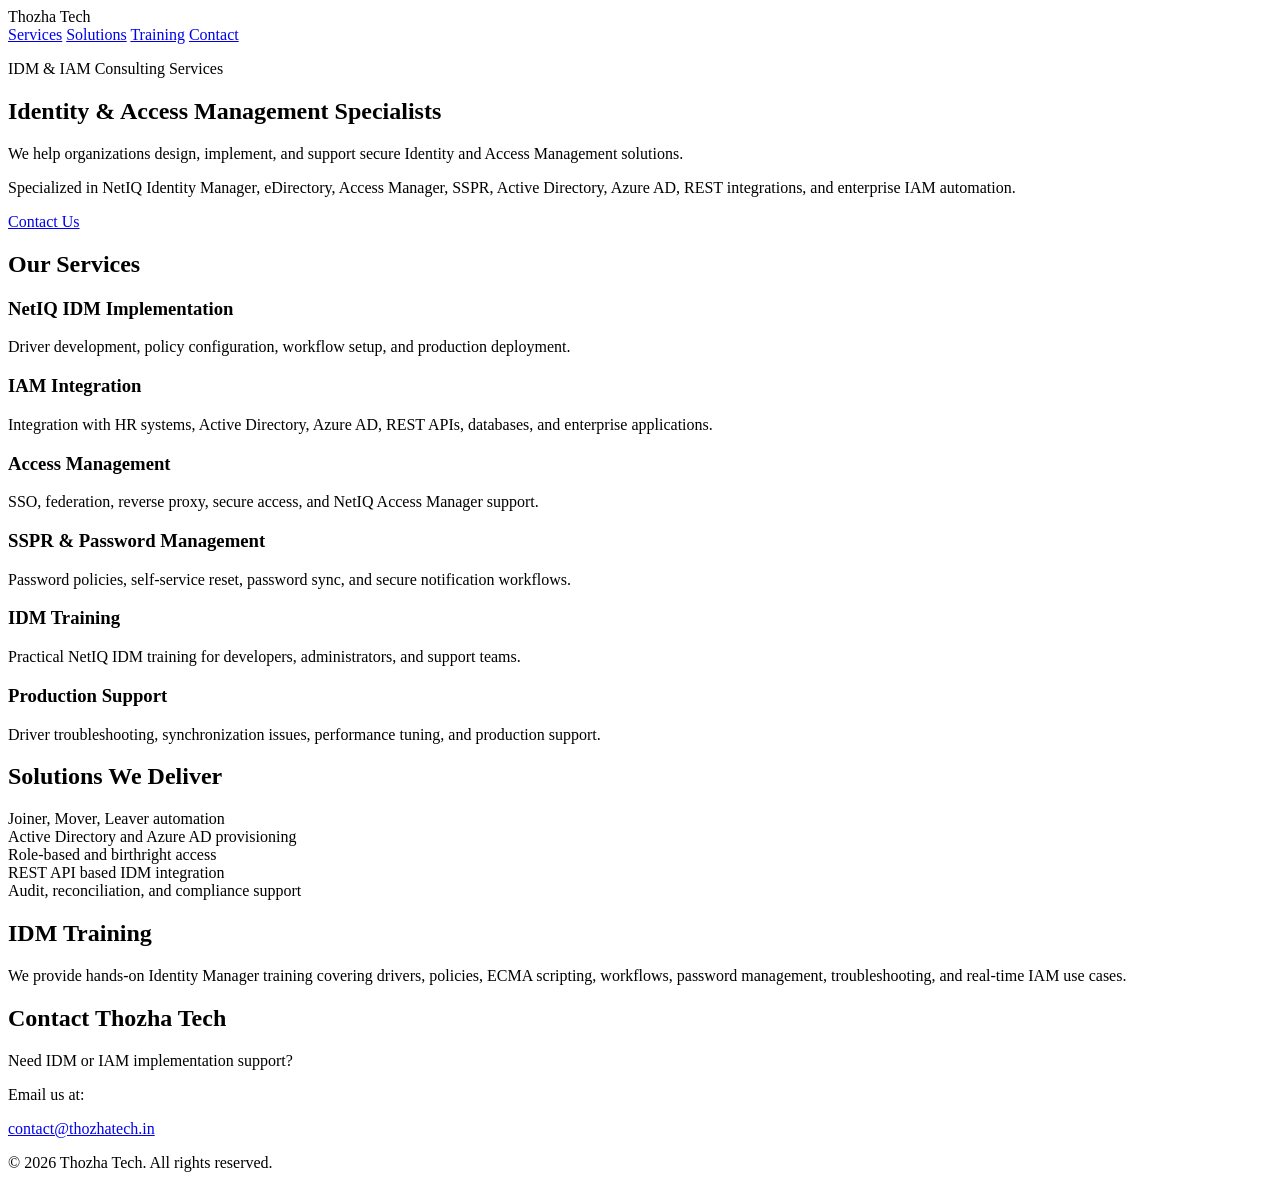
==== index.html @ 443fe52b "Create index.html" ====
<!DOCTYPE html>
<html lang="en">
<head>
  <meta charset="UTF-8" />
  <meta name="viewport" content="width=device-width, initial-scale=1.0" />

  <title>Thozha Tech | IDM & IAM Consulting Services</title>
  <meta name="description" content="Thozha Tech provides Identity and Access Management consulting, NetIQ IDM implementation, AD and Azure AD provisioning, REST integration, SSPR, Access Manager, and IAM training services.">

  <link rel="stylesheet" href="style.css" />
</head>
<body>

  <header class="navbar">
    <div class="logo">Thozha Tech</div>
    <nav>
      <a href="#services">Services</a>
      <a href="#solutions">Solutions</a>
      <a href="#training">Training</a>
      <a href="#contact">Contact</a>
    </nav>
  </header>

  <section class="hero">
    <div class="hero-content">
      <p class="tagline">IDM & IAM Consulting Services</p>
      <h1>Identity & Access Management Specialists</h1>
      <p>
        We help organizations design, implement, and support secure Identity and Access Management solutions.
      </p>
      <p>
        Specialized in NetIQ Identity Manager, eDirectory, Access Manager, SSPR,
        Active Directory, Azure AD, REST integrations, and enterprise IAM automation.
      </p>
      <a class="btn" href="#contact">Contact Us</a>
    </div>
  </section>

  <section id="services" class="section">
    <h2>Our Services</h2>

    <div class="grid">
      <div class="card">
        <h3>NetIQ IDM Implementation</h3>
        <p>Driver development, policy configuration, workflow setup, and production deployment.</p>
      </div>

      <div class="card">
        <h3>IAM Integration</h3>
        <p>Integration with HR systems, Active Directory, Azure AD, REST APIs, databases, and enterprise applications.</p>
      </div>

      <div class="card">
        <h3>Access Management</h3>
        <p>SSO, federation, reverse proxy, secure access, and NetIQ Access Manager support.</p>
      </div>

      <div class="card">
        <h3>SSPR & Password Management</h3>
        <p>Password policies, self-service reset, password sync, and secure notification workflows.</p>
      </div>

      <div class="card">
        <h3>IDM Training</h3>
        <p>Practical NetIQ IDM training for developers, administrators, and support teams.</p>
      </div>

      <div class="card">
        <h3>Production Support</h3>
        <p>Driver troubleshooting, synchronization issues, performance tuning, and production support.</p>
      </div>
    </div>
  </section>

  <section id="solutions" class="section dark">
    <h2>Solutions We Deliver</h2>

    <div class="solution-list">
      <div>Joiner, Mover, Leaver automation</div>
      <div>Active Directory and Azure AD provisioning</div>
      <div>Role-based and birthright access</div>
      <div>REST API based IDM integration</div>
      <div>Audit, reconciliation, and compliance support</div>
    </div>
  </section>

  <section id="training" class="section">
    <h2>IDM Training</h2>
    <p class="large-text">
      We provide hands-on Identity Manager training covering drivers, policies,
      ECMA scripting, workflows, password management, troubleshooting, and real-time IAM use cases.
    </p>
  </section>

  <section id="contact" class="section contact">
    <h2>Contact Thozha Tech</h2>
    <p>Need IDM or IAM implementation support?</p>
    <p>Email us at:</p>
    <a class="email" href="mailto:contact@thozhatech.in">contact@thozhatech.in</a>
  </section>

  <footer>
    <p>© 2026 Thozha Tech. All rights reserved.</p>
  </footer>

</body>
</html>
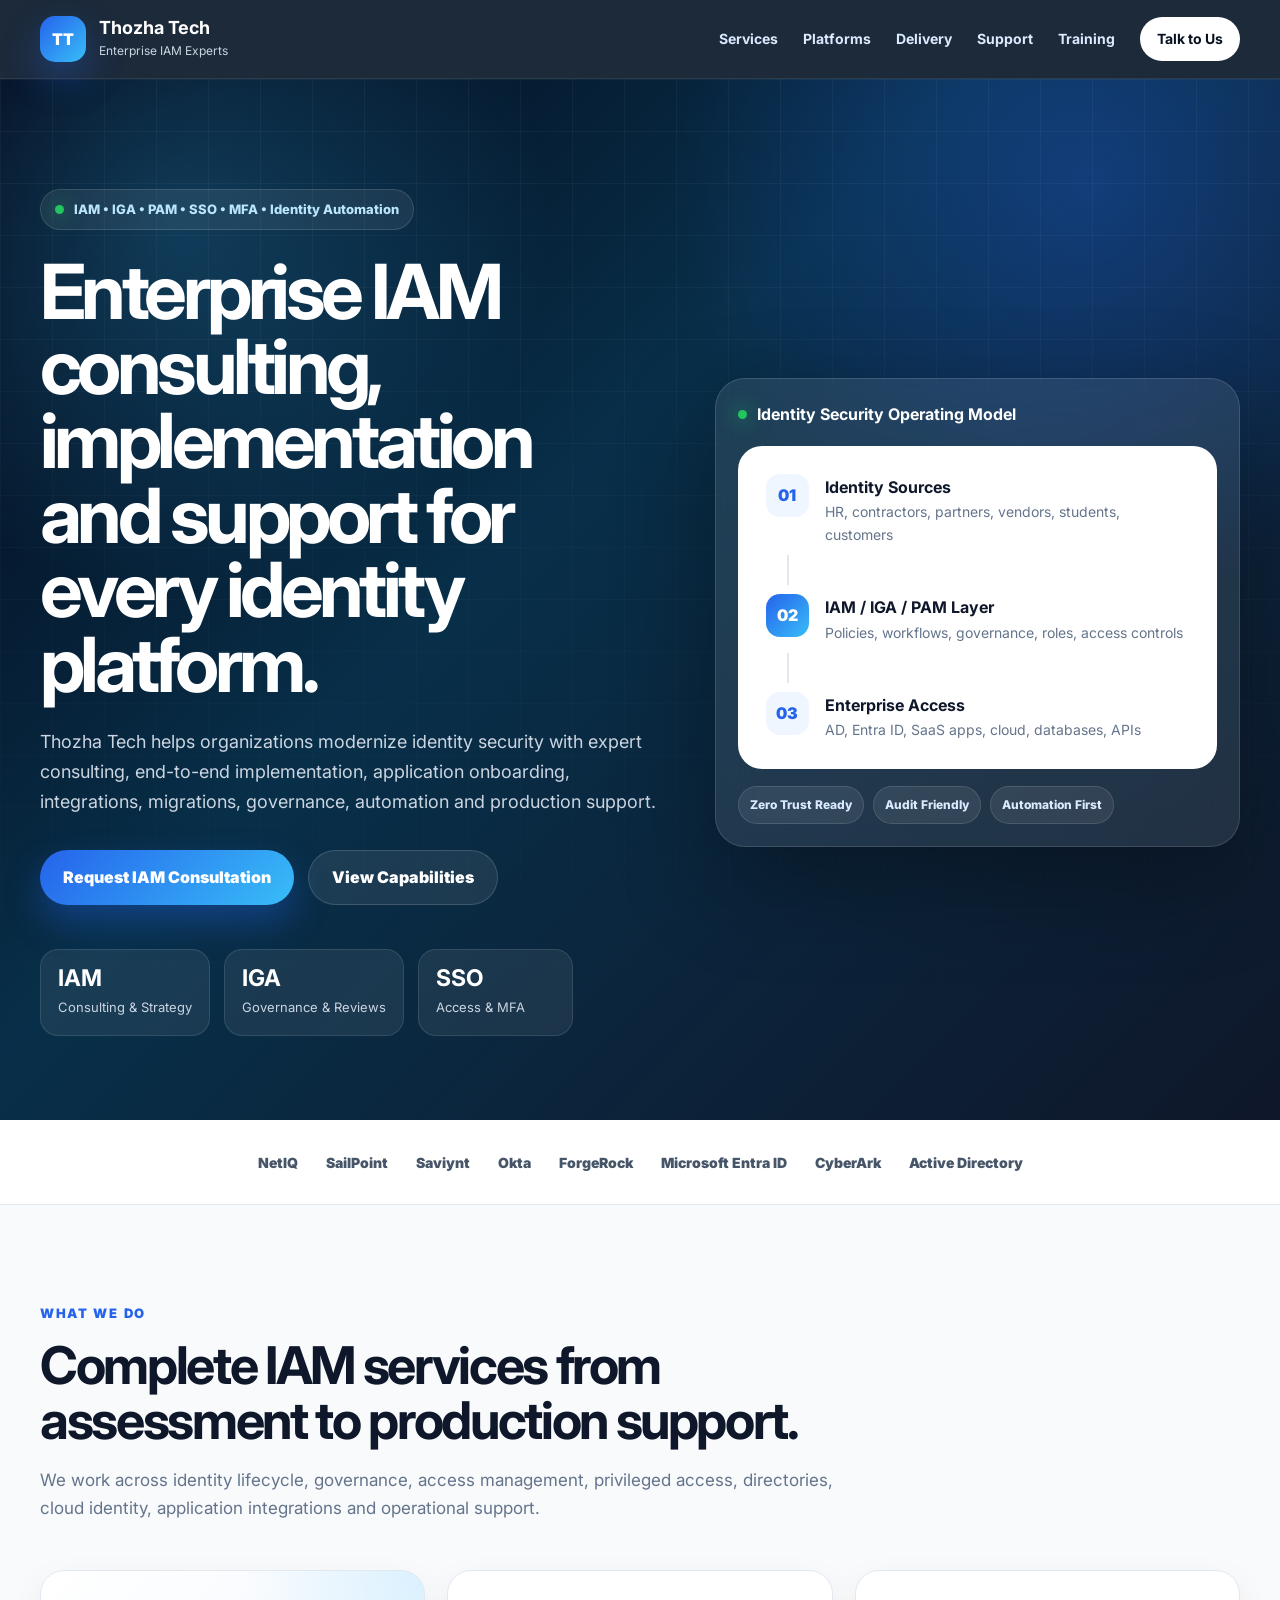
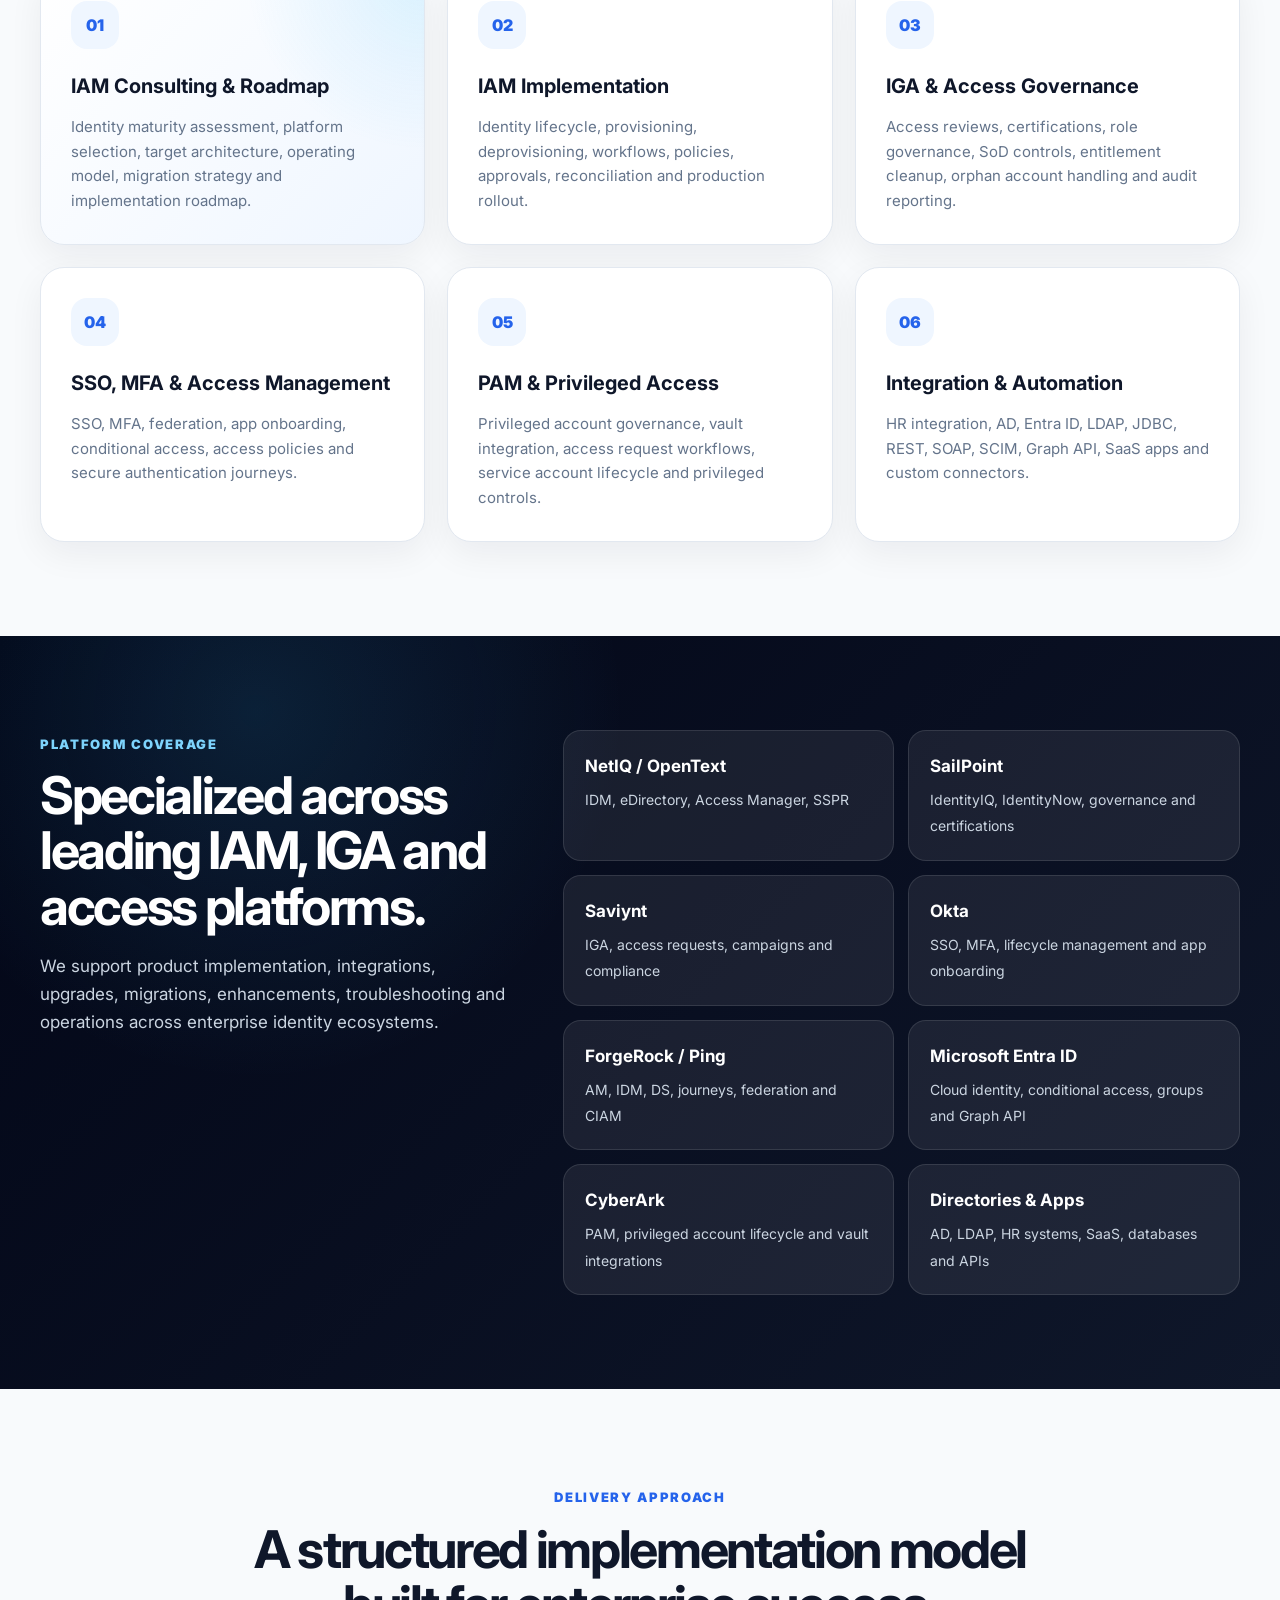
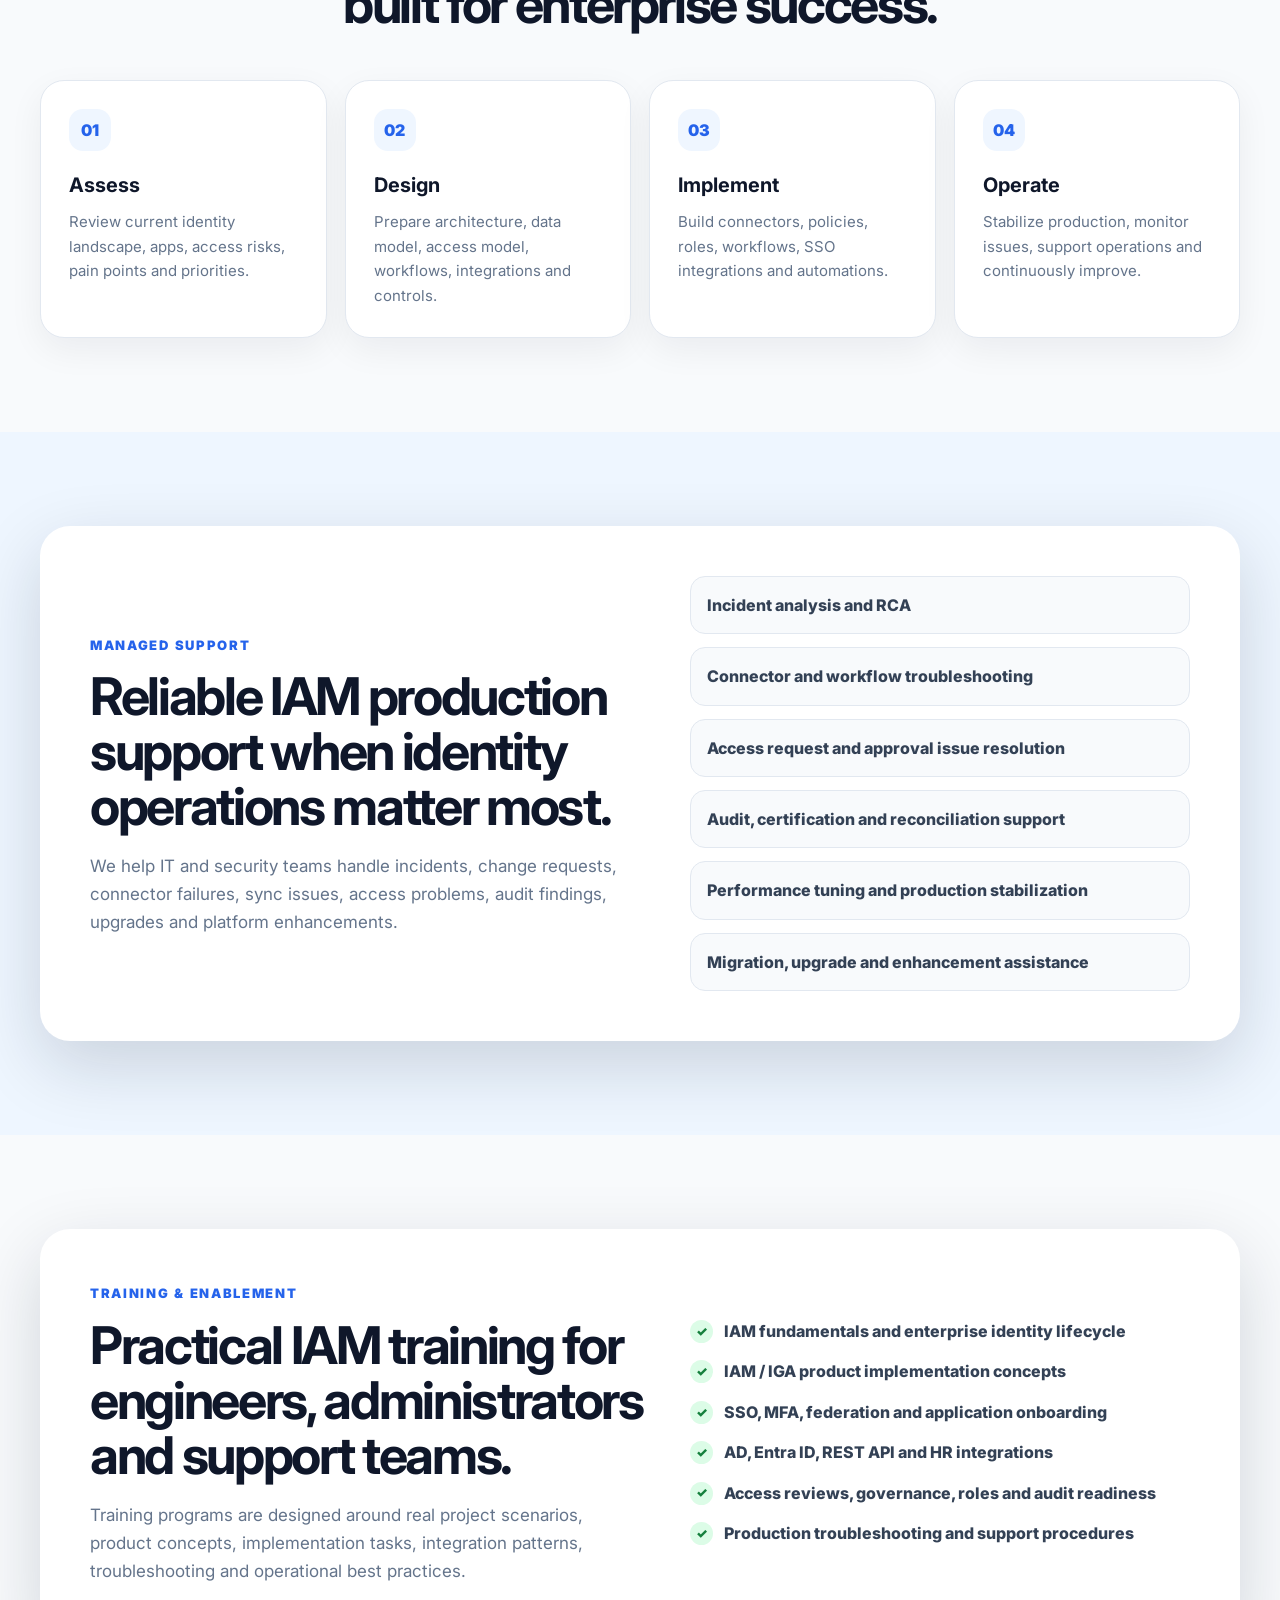
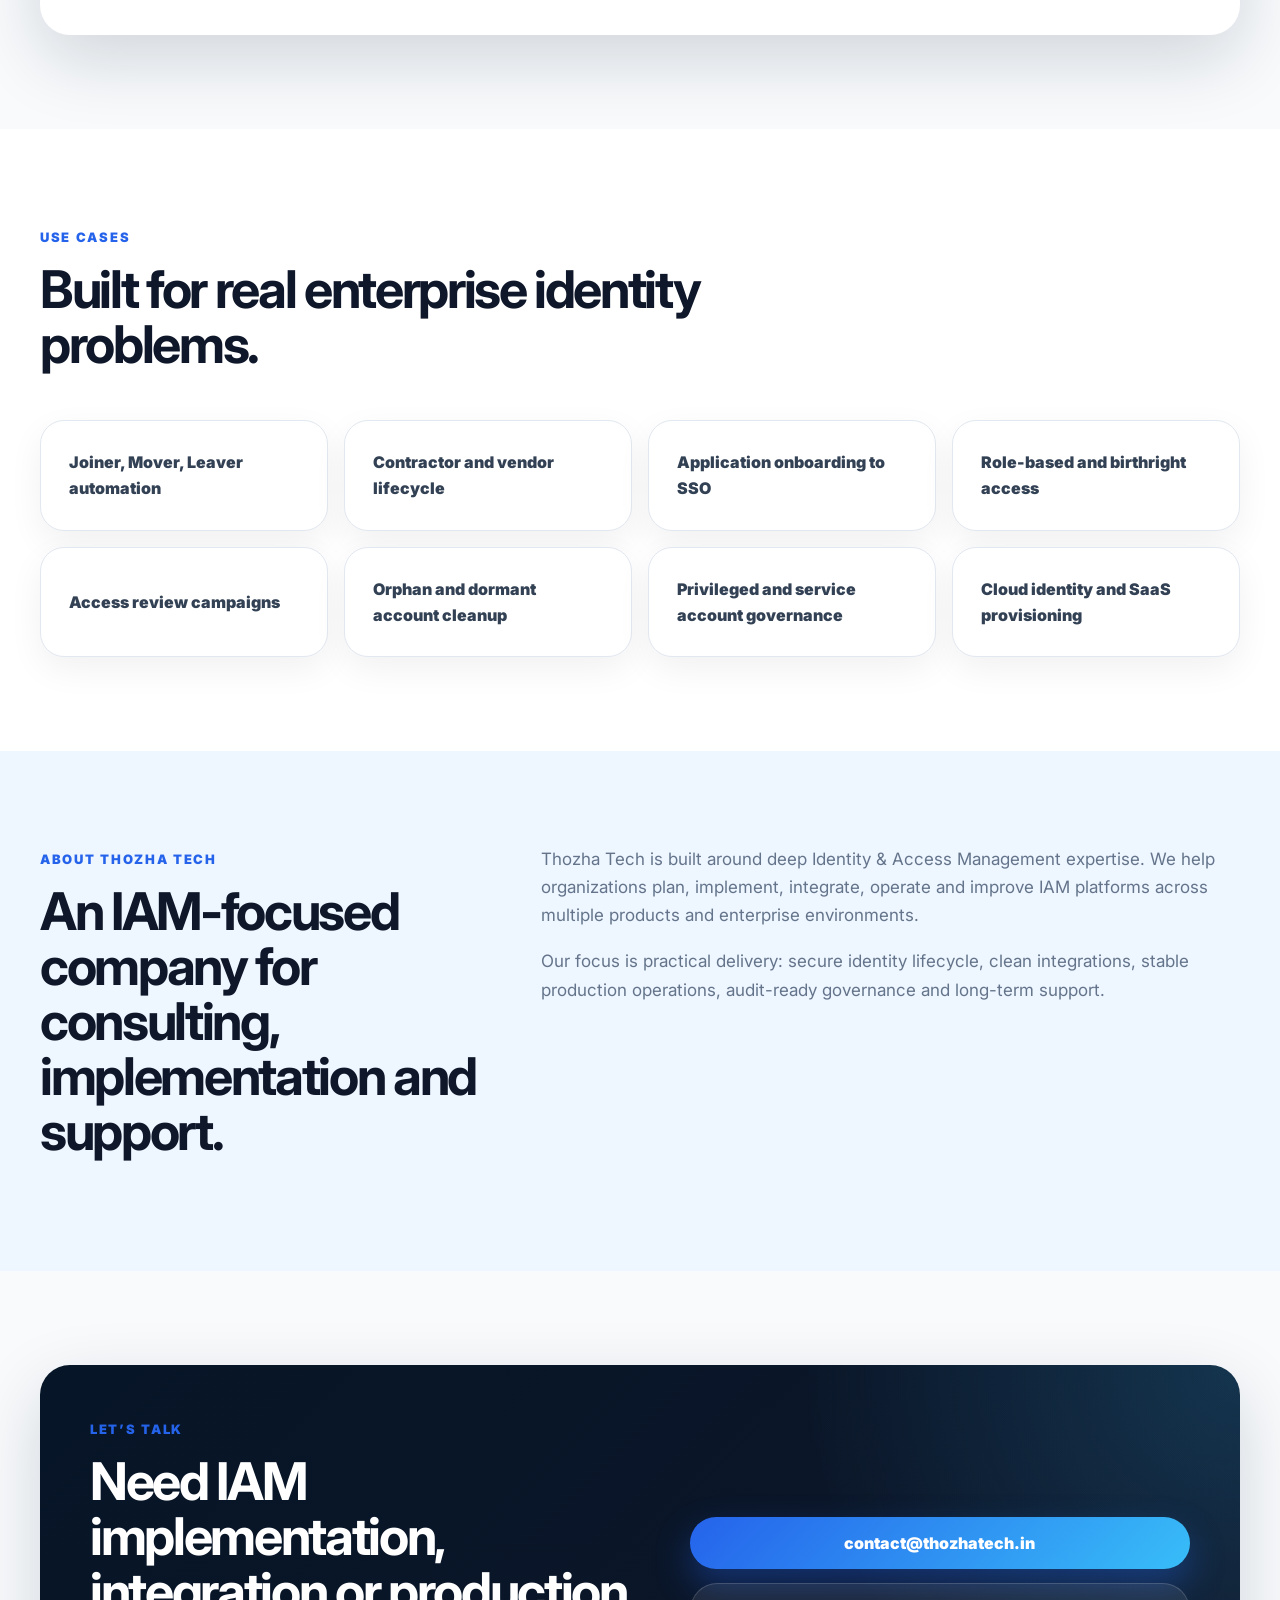
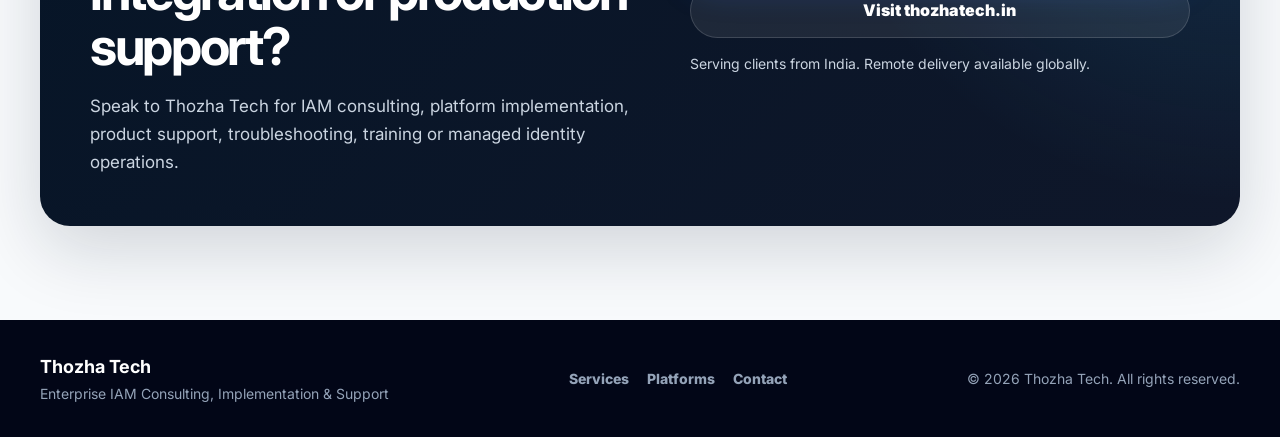
==== commit 0b6cb7f0: "Update index.html" ====
--- a/index.html
+++ b/index.html
@@ -3,105 +3,208 @@
 <head>
   <meta charset="UTF-8" />
   <meta name="viewport" content="width=device-width, initial-scale=1.0" />
-
-  <title>Thozha Tech | IDM & IAM Consulting Services</title>
-  <meta name="description" content="Thozha Tech provides Identity and Access Management consulting, NetIQ IDM implementation, AD and Azure AD provisioning, REST integration, SSPR, Access Manager, and IAM training services.">
-
+  <title>Thozha Tech | Enterprise IAM Consulting, Implementation & Support</title>
+  <meta name="description" content="Thozha Tech provides enterprise IAM, IGA, PAM, SSO and MFA consulting, implementation, integration and support across NetIQ, SailPoint, Saviynt, Okta, ForgeRock, Microsoft Entra ID, CyberArk, Active Directory and REST APIs." />
+  <link rel="preconnect" href="https://fonts.googleapis.com">
+  <link rel="preconnect" href="https://fonts.gstatic.com" crossorigin>
+  <link href="https://fonts.googleapis.com/css2?family=Inter:wght@400;500;600;700;800;900&display=swap" rel="stylesheet">
   <link rel="stylesheet" href="style.css" />
 </head>
 <body>
-
-  <header class="navbar">
-    <div class="logo">Thozha Tech</div>
-    <nav>
-      <a href="#services">Services</a>
-      <a href="#solutions">Solutions</a>
-      <a href="#training">Training</a>
-      <a href="#contact">Contact</a>
-    </nav>
+  <header class="site-header">
+    <div class="container nav-wrap">
+      <a class="brand" href="#home">
+        <span class="brand-mark">TT</span>
+        <span><strong>Thozha Tech</strong><small>Enterprise IAM Experts</small></span>
+      </a>
+      <button class="menu-toggle" id="menuToggle" aria-label="Open navigation"><span></span><span></span><span></span></button>
+      <nav class="nav" id="siteNav">
+        <a href="#services">Services</a>
+        <a href="#platforms">Platforms</a>
+        <a href="#delivery">Delivery</a>
+        <a href="#support">Support</a>
+        <a href="#training">Training</a>
+        <a class="nav-cta" href="#contact">Talk to Us</a>
+      </nav>
+    </div>
   </header>
 
-  <section class="hero">
-    <div class="hero-content">
-      <p class="tagline">IDM & IAM Consulting Services</p>
-      <h1>Identity & Access Management Specialists</h1>
-      <p>
-        We help organizations design, implement, and support secure Identity and Access Management solutions.
-      </p>
-      <p>
-        Specialized in NetIQ Identity Manager, eDirectory, Access Manager, SSPR,
-        Active Directory, Azure AD, REST integrations, and enterprise IAM automation.
-      </p>
-      <a class="btn" href="#contact">Contact Us</a>
+  <main>
+    <section id="home" class="hero">
+      <div class="hero-grid-bg"></div>
+      <div class="container hero-layout">
+        <div class="hero-copy">
+          <div class="eyebrow"><span></span> IAM • IGA • PAM • SSO • MFA • Identity Automation</div>
+          <h1>Enterprise IAM consulting, implementation and support for every identity platform.</h1>
+          <p class="hero-lead">Thozha Tech helps organizations modernize identity security with expert consulting, end-to-end implementation, application onboarding, integrations, migrations, governance, automation and production support.</p>
+          <div class="hero-actions">
+            <a href="#contact" class="btn btn-primary">Request IAM Consultation</a>
+            <a href="#services" class="btn btn-secondary">View Capabilities</a>
+          </div>
+          <div class="hero-metrics">
+            <div><strong>IAM</strong><span>Consulting & Strategy</span></div>
+            <div><strong>IGA</strong><span>Governance & Reviews</span></div>
+            <div><strong>SSO</strong><span>Access & MFA</span></div>
+          </div>
+        </div>
+
+        <aside class="hero-panel">
+          <div class="panel-top"><span class="pulse"></span><strong>Identity Security Operating Model</strong></div>
+          <div class="identity-stack">
+            <div class="stack-row"><span>01</span><div><strong>Identity Sources</strong><p>HR, contractors, partners, vendors, students, customers</p></div></div>
+            <div class="connector"></div>
+            <div class="stack-row active"><span>02</span><div><strong>IAM / IGA / PAM Layer</strong><p>Policies, workflows, governance, roles, access controls</p></div></div>
+            <div class="connector"></div>
+            <div class="stack-row"><span>03</span><div><strong>Enterprise Access</strong><p>AD, Entra ID, SaaS apps, cloud, databases, APIs</p></div></div>
+          </div>
+          <div class="security-tags"><span>Zero Trust Ready</span><span>Audit Friendly</span><span>Automation First</span></div>
+        </aside>
+      </div>
+    </section>
+
+    <section class="platform-ribbon" id="platforms">
+      <div class="container ribbon-wrap">
+        <span>NetIQ</span><span>SailPoint</span><span>Saviynt</span><span>Okta</span><span>ForgeRock</span><span>Microsoft Entra ID</span><span>CyberArk</span><span>Active Directory</span>
+      </div>
+    </section>
+
+    <section id="services" class="section">
+      <div class="container">
+        <div class="section-heading">
+          <span>What We Do</span>
+          <h2>Complete IAM services from assessment to production support.</h2>
+          <p>We work across identity lifecycle, governance, access management, privileged access, directories, cloud identity, application integrations and operational support.</p>
+        </div>
+
+        <div class="service-grid">
+          <article class="service-card featured"><div class="service-no">01</div><h3>IAM Consulting & Roadmap</h3><p>Identity maturity assessment, platform selection, target architecture, operating model, migration strategy and implementation roadmap.</p></article>
+          <article class="service-card"><div class="service-no">02</div><h3>IAM Implementation</h3><p>Identity lifecycle, provisioning, deprovisioning, workflows, policies, approvals, reconciliation and production rollout.</p></article>
+          <article class="service-card"><div class="service-no">03</div><h3>IGA & Access Governance</h3><p>Access reviews, certifications, role governance, SoD controls, entitlement cleanup, orphan account handling and audit reporting.</p></article>
+          <article class="service-card"><div class="service-no">04</div><h3>SSO, MFA & Access Management</h3><p>SSO, MFA, federation, app onboarding, conditional access, access policies and secure authentication journeys.</p></article>
+          <article class="service-card"><div class="service-no">05</div><h3>PAM & Privileged Access</h3><p>Privileged account governance, vault integration, access request workflows, service account lifecycle and privileged controls.</p></article>
+          <article class="service-card"><div class="service-no">06</div><h3>Integration & Automation</h3><p>HR integration, AD, Entra ID, LDAP, JDBC, REST, SOAP, SCIM, Graph API, SaaS apps and custom connectors.</p></article>
+        </div>
+      </div>
+    </section>
+
+    <section class="section dark-section">
+      <div class="container split">
+        <div>
+          <span class="section-kicker">Platform Coverage</span>
+          <h2>Specialized across leading IAM, IGA and access platforms.</h2>
+          <p>We support product implementation, integrations, upgrades, migrations, enhancements, troubleshooting and operations across enterprise identity ecosystems.</p>
+        </div>
+        <div class="platform-grid">
+          <div><strong>NetIQ / OpenText</strong><span>IDM, eDirectory, Access Manager, SSPR</span></div>
+          <div><strong>SailPoint</strong><span>IdentityIQ, IdentityNow, governance and certifications</span></div>
+          <div><strong>Saviynt</strong><span>IGA, access requests, campaigns and compliance</span></div>
+          <div><strong>Okta</strong><span>SSO, MFA, lifecycle management and app onboarding</span></div>
+          <div><strong>ForgeRock / Ping</strong><span>AM, IDM, DS, journeys, federation and CIAM</span></div>
+          <div><strong>Microsoft Entra ID</strong><span>Cloud identity, conditional access, groups and Graph API</span></div>
+          <div><strong>CyberArk</strong><span>PAM, privileged account lifecycle and vault integrations</span></div>
+          <div><strong>Directories & Apps</strong><span>AD, LDAP, HR systems, SaaS, databases and APIs</span></div>
+        </div>
+      </div>
+    </section>
+
+    <section id="delivery" class="section">
+      <div class="container">
+        <div class="section-heading center"><span>Delivery Approach</span><h2>A structured implementation model built for enterprise success.</h2></div>
+        <div class="timeline">
+          <div><span>01</span><h3>Assess</h3><p>Review current identity landscape, apps, access risks, pain points and priorities.</p></div>
+          <div><span>02</span><h3>Design</h3><p>Prepare architecture, data model, access model, workflows, integrations and controls.</p></div>
+          <div><span>03</span><h3>Implement</h3><p>Build connectors, policies, roles, workflows, SSO integrations and automations.</p></div>
+          <div><span>04</span><h3>Operate</h3><p>Stabilize production, monitor issues, support operations and continuously improve.</p></div>
+        </div>
+      </div>
+    </section>
+
+    <section id="support" class="section support-section">
+      <div class="container support-card">
+        <div>
+          <span class="section-kicker">Managed Support</span>
+          <h2>Reliable IAM production support when identity operations matter most.</h2>
+          <p>We help IT and security teams handle incidents, change requests, connector failures, sync issues, access problems, audit findings, upgrades and platform enhancements.</p>
+        </div>
+        <div class="support-list">
+          <div>Incident analysis and RCA</div>
+          <div>Connector and workflow troubleshooting</div>
+          <div>Access request and approval issue resolution</div>
+          <div>Audit, certification and reconciliation support</div>
+          <div>Performance tuning and production stabilization</div>
+          <div>Migration, upgrade and enhancement assistance</div>
+        </div>
+      </div>
+    </section>
+
+    <section id="training" class="section">
+      <div class="container training-layout">
+        <div>
+          <span class="section-kicker">Training & Enablement</span>
+          <h2>Practical IAM training for engineers, administrators and support teams.</h2>
+          <p>Training programs are designed around real project scenarios, product concepts, implementation tasks, integration patterns, troubleshooting and operational best practices.</p>
+        </div>
+        <ul class="check-list">
+          <li>IAM fundamentals and enterprise identity lifecycle</li>
+          <li>IAM / IGA product implementation concepts</li>
+          <li>SSO, MFA, federation and application onboarding</li>
+          <li>AD, Entra ID, REST API and HR integrations</li>
+          <li>Access reviews, governance, roles and audit readiness</li>
+          <li>Production troubleshooting and support procedures</li>
+        </ul>
+      </div>
+    </section>
+
+    <section class="section industries">
+      <div class="container">
+        <div class="section-heading"><span>Use Cases</span><h2>Built for real enterprise identity problems.</h2></div>
+        <div class="usecase-grid">
+          <div>Joiner, Mover, Leaver automation</div>
+          <div>Contractor and vendor lifecycle</div>
+          <div>Application onboarding to SSO</div>
+          <div>Role-based and birthright access</div>
+          <div>Access review campaigns</div>
+          <div>Orphan and dormant account cleanup</div>
+          <div>Privileged and service account governance</div>
+          <div>Cloud identity and SaaS provisioning</div>
+        </div>
+      </div>
+    </section>
+
+    <section id="about" class="section about-section">
+      <div class="container about-layout">
+        <div><span class="section-kicker">About Thozha Tech</span><h2>An IAM-focused company for consulting, implementation and support.</h2></div>
+        <div>
+          <p>Thozha Tech is built around deep Identity & Access Management expertise. We help organizations plan, implement, integrate, operate and improve IAM platforms across multiple products and enterprise environments.</p>
+          <p>Our focus is practical delivery: secure identity lifecycle, clean integrations, stable production operations, audit-ready governance and long-term support.</p>
+        </div>
+      </div>
+    </section>
+
+    <section id="contact" class="section contact-section">
+      <div class="container contact-card">
+        <div>
+          <span class="section-kicker">Let’s Talk</span>
+          <h2>Need IAM implementation, integration or production support?</h2>
+          <p>Speak to Thozha Tech for IAM consulting, platform implementation, product support, troubleshooting, training or managed identity operations.</p>
+        </div>
+        <div class="contact-box">
+          <a class="btn btn-primary full" href="mailto:contact@thozhatech.in">contact@thozhatech.in</a>
+          <a class="btn btn-secondary full" href="https://thozhatech.in">Visit thozhatech.in</a>
+          <p>Serving clients from India. Remote delivery available globally.</p>
+        </div>
+      </div>
+    </section>
+  </main>
+
+  <footer class="footer">
+    <div class="container footer-layout">
+      <div><strong>Thozha Tech</strong><p>Enterprise IAM Consulting, Implementation & Support</p></div>
+      <div class="footer-links"><a href="#services">Services</a><a href="#platforms">Platforms</a><a href="#contact">Contact</a></div>
+      <p>© 2026 Thozha Tech. All rights reserved.</p>
     </div>
-  </section>
-
-  <section id="services" class="section">
-    <h2>Our Services</h2>
-
-    <div class="grid">
-      <div class="card">
-        <h3>NetIQ IDM Implementation</h3>
-        <p>Driver development, policy configuration, workflow setup, and production deployment.</p>
-      </div>
-
-      <div class="card">
-        <h3>IAM Integration</h3>
-        <p>Integration with HR systems, Active Directory, Azure AD, REST APIs, databases, and enterprise applications.</p>
-      </div>
-
-      <div class="card">
-        <h3>Access Management</h3>
-        <p>SSO, federation, reverse proxy, secure access, and NetIQ Access Manager support.</p>
-      </div>
-
-      <div class="card">
-        <h3>SSPR & Password Management</h3>
-        <p>Password policies, self-service reset, password sync, and secure notification workflows.</p>
-      </div>
-
-      <div class="card">
-        <h3>IDM Training</h3>
-        <p>Practical NetIQ IDM training for developers, administrators, and support teams.</p>
-      </div>
-
-      <div class="card">
-        <h3>Production Support</h3>
-        <p>Driver troubleshooting, synchronization issues, performance tuning, and production support.</p>
-      </div>
-    </div>
-  </section>
-
-  <section id="solutions" class="section dark">
-    <h2>Solutions We Deliver</h2>
-
-    <div class="solution-list">
-      <div>Joiner, Mover, Leaver automation</div>
-      <div>Active Directory and Azure AD provisioning</div>
-      <div>Role-based and birthright access</div>
-      <div>REST API based IDM integration</div>
-      <div>Audit, reconciliation, and compliance support</div>
-    </div>
-  </section>
-
-  <section id="training" class="section">
-    <h2>IDM Training</h2>
-    <p class="large-text">
-      We provide hands-on Identity Manager training covering drivers, policies,
-      ECMA scripting, workflows, password management, troubleshooting, and real-time IAM use cases.
-    </p>
-  </section>
-
-  <section id="contact" class="section contact">
-    <h2>Contact Thozha Tech</h2>
-    <p>Need IDM or IAM implementation support?</p>
-    <p>Email us at:</p>
-    <a class="email" href="mailto:contact@thozhatech.in">contact@thozhatech.in</a>
-  </section>
-
-  <footer>
-    <p>© 2026 Thozha Tech. All rights reserved.</p>
   </footer>
 
+  <script src="script.js"></script>
 </body>
 </html>
--- a/style.css
+++ b/style.css
@@ -0,0 +1 @@
+ :root{--ink:#08111f;--navy:#061527;--blue:#2563eb;--cyan:#38bdf8;--white:#fff;--text:#0f172a;--muted:#64748b;--soft:#f8fafc;--line:#e2e8f0;--green:#22c55e;--radius:24px;--shadow:0 24px 70px rgba(15,23,42,.16)}*{box-sizing:border-box;margin:0;padding:0}html{scroll-behavior:smooth}body{font-family:Inter,Arial,sans-serif;color:var(--text);background:var(--soft);line-height:1.65}a{color:inherit}.container{width:min(1200px,calc(100% - 42px));margin:0 auto}.site-header{position:sticky;top:0;z-index:1000;background:rgba(6,21,39,.91);backdrop-filter:blur(18px);border-bottom:1px solid rgba(255,255,255,.08)}.nav-wrap{height:78px;display:flex;align-items:center;justify-content:space-between}.brand{display:flex;align-items:center;gap:13px;text-decoration:none;color:#fff}.brand-mark{width:46px;height:46px;border-radius:15px;display:grid;place-items:center;font-weight:900;background:linear-gradient(135deg,var(--blue),var(--cyan));box-shadow:0 16px 36px rgba(37,99,235,.35)}.brand strong{display:block;font-size:18px;line-height:1.1}.brand small{display:block;color:#cbd5e1;font-size:12px;margin-top:3px}.nav{display:flex;align-items:center;gap:25px}.nav a{color:#dbeafe;text-decoration:none;font-size:14px;font-weight:700}.nav a:hover{color:#fff}.nav-cta{background:#fff;color:var(--ink)!important;padding:10px 17px;border-radius:999px}.menu-toggle{display:none;border:0;background:transparent;cursor:pointer}.menu-toggle span{display:block;width:26px;height:2px;background:#fff;margin:6px 0}.hero{position:relative;overflow:hidden;color:#fff;padding:110px 0 84px;background:radial-gradient(circle at 14% 14%,rgba(56,189,248,.24),transparent 26%),radial-gradient(circle at 85% 10%,rgba(37,99,235,.32),transparent 29%),linear-gradient(135deg,#020617 0%,#082f49 42%,#0f172a 100%)}.hero-grid-bg{position:absolute;inset:0;background-image:linear-gradient(rgba(255,255,255,.045) 1px,transparent 1px),linear-gradient(90deg,rgba(255,255,255,.045) 1px,transparent 1px);background-size:52px 52px;mask-image:linear-gradient(to bottom,#000,transparent)}.hero-layout{position:relative;display:grid;grid-template-columns:1.08fr .92fr;gap:58px;align-items:center}.eyebrow{display:inline-flex;align-items:center;gap:10px;padding:9px 14px;border-radius:999px;background:rgba(255,255,255,.07);border:1px solid rgba(255,255,255,.13);color:#bae6fd;font-size:13px;font-weight:800;margin-bottom:24px}.eyebrow span,.pulse{width:9px;height:9px;border-radius:999px;background:var(--green);box-shadow:0 0 20px var(--green)}.hero h1{max-width:850px;font-size:clamp(42px,6vw,76px);line-height:.98;letter-spacing:-.06em;margin-bottom:26px}.hero-lead{max-width:790px;color:#cbd5e1;font-size:18px}.hero-actions{display:flex;gap:14px;flex-wrap:wrap;margin-top:34px}.btn{min-height:50px;display:inline-flex;align-items:center;justify-content:center;padding:13px 23px;border-radius:999px;text-decoration:none;font-weight:900;transition:.2s}.btn-primary{color:#fff;background:linear-gradient(135deg,var(--blue),var(--cyan));box-shadow:0 16px 35px rgba(37,99,235,.36)}.btn-primary:hover{transform:translateY(-2px);box-shadow:0 22px 45px rgba(37,99,235,.45)}.btn-secondary{color:#fff;background:rgba(255,255,255,.08);border:1px solid rgba(255,255,255,.15)}.btn-secondary:hover{background:rgba(255,255,255,.14)}.hero-metrics{display:flex;gap:14px;flex-wrap:wrap;margin-top:44px}.hero-metrics div{min-width:155px;padding:17px;border-radius:18px;background:rgba(255,255,255,.07);border:1px solid rgba(255,255,255,.11)}.hero-metrics strong{display:block;font-size:23px;line-height:1}.hero-metrics span{display:block;color:#cbd5e1;font-size:13px;margin-top:7px}.hero-panel{border-radius:30px;padding:22px;background:rgba(255,255,255,.09);border:1px solid rgba(255,255,255,.13);backdrop-filter:blur(18px);box-shadow:0 34px 100px rgba(0,0,0,.33)}.panel-top{display:flex;gap:10px;align-items:center;margin-bottom:18px}.identity-stack{background:#fff;color:var(--text);border-radius:24px;padding:28px}.stack-row{display:flex;gap:16px;align-items:flex-start}.stack-row span{width:43px;height:43px;flex:0 0 43px;border-radius:14px;display:grid;place-items:center;color:var(--blue);background:#eff6ff;font-weight:900}.stack-row.active span{color:#fff;background:linear-gradient(135deg,var(--blue),var(--cyan))}.stack-row strong{display:block;font-size:16px}.stack-row p{color:var(--muted);font-size:14px}.connector{width:2px;height:30px;background:var(--line);margin:9px 0 9px 21px}.security-tags{display:flex;gap:9px;flex-wrap:wrap;margin-top:17px}.security-tags span{color:#dbeafe;background:rgba(255,255,255,.08);border:1px solid rgba(255,255,255,.12);padding:8px 11px;border-radius:999px;font-size:12px;font-weight:800}.platform-ribbon{background:#fff;border-bottom:1px solid var(--line)}.ribbon-wrap{min-height:84px;display:flex;align-items:center;justify-content:center;gap:28px;flex-wrap:wrap}.ribbon-wrap span{color:#475569;font-size:14px;font-weight:900}.section{padding:94px 0}.section-heading{max-width:840px;margin-bottom:48px}.section-heading.center{text-align:center;margin-inline:auto}.section-heading span,.section-kicker{display:inline-block;color:var(--blue);font-size:13px;font-weight:900;letter-spacing:.13em;text-transform:uppercase;margin-bottom:13px}.section h2,.section-heading h2,.split h2,.support-card h2,.training-layout h2,.about-layout h2,.contact-card h2{font-size:clamp(32px,4.2vw,52px);line-height:1.06;letter-spacing:-.045em;margin-bottom:18px}.section-heading p,.split p,.support-card p,.training-layout p,.about-layout p,.contact-card p{color:var(--muted);font-size:17px}.service-grid{display:grid;grid-template-columns:repeat(3,1fr);gap:22px}.service-card{min-height:275px;background:#fff;border:1px solid var(--line);border-radius:var(--radius);padding:30px;box-shadow:0 12px 35px rgba(15,23,42,.06);transition:.25s}.service-card:hover{transform:translateY(-6px);box-shadow:var(--shadow)}.service-card.featured{background:radial-gradient(circle at top right,rgba(56,189,248,.15),transparent 38%),linear-gradient(135deg,#fff,#eff6ff)}.service-no{width:48px;height:48px;display:grid;place-items:center;color:var(--blue);background:#eff6ff;border-radius:16px;font-weight:900;margin-bottom:21px}.service-card h3{font-size:20px;margin-bottom:12px}.service-card p{color:var(--muted);font-size:15px}.dark-section{color:#fff;background:radial-gradient(circle at 20% 10%,rgba(56,189,248,.13),transparent 30%),linear-gradient(135deg,#020617,#0f172a)}.dark-section .section-kicker{color:#7dd3fc}.dark-section p{color:#cbd5e1}.split{display:grid;grid-template-columns:.82fr 1.18fr;gap:52px;align-items:start}.platform-grid{display:grid;grid-template-columns:repeat(2,1fr);gap:14px}.platform-grid div{padding:21px;border-radius:18px;background:rgba(255,255,255,.075);border:1px solid rgba(255,255,255,.11)}.platform-grid strong{display:block;font-size:17px;margin-bottom:6px}.platform-grid span{color:#cbd5e1;font-size:14px}.timeline{display:grid;grid-template-columns:repeat(4,1fr);gap:18px}.timeline div,.usecase-grid div{background:#fff;border:1px solid var(--line);border-radius:var(--radius);padding:28px;box-shadow:0 12px 35px rgba(15,23,42,.06)}.timeline span{width:42px;height:42px;display:grid;place-items:center;color:var(--blue);background:#eff6ff;border-radius:14px;font-weight:900;margin-bottom:18px}.timeline h3{font-size:20px;margin-bottom:8px}.timeline p{color:var(--muted);font-size:15px}.support-section,.about-section{background:#eef6ff}.support-card,.training-layout,.contact-card{display:grid;grid-template-columns:1fr .9fr;gap:44px;align-items:center;background:#fff;border-radius:30px;padding:50px;box-shadow:var(--shadow)}.support-list{display:grid;gap:13px}.support-list div{padding:15px 16px;border-radius:15px;background:var(--soft);border:1px solid var(--line);color:#334155;font-weight:800}.check-list{list-style:none;display:grid;gap:14px}.check-list li{position:relative;padding-left:34px;color:#334155;font-weight:800}.check-list li:before{content:'✓';position:absolute;left:0;top:2px;width:23px;height:23px;display:grid;place-items:center;border-radius:50%;color:#15803d;background:#dcfce7;font-size:13px;font-weight:900}.industries{background:#fff}.usecase-grid{display:grid;grid-template-columns:repeat(4,1fr);gap:16px}.usecase-grid div{min-height:105px;color:#334155;font-weight:900;display:flex;align-items:center}.about-layout{display:grid;grid-template-columns:.78fr 1.22fr;gap:54px}.about-layout p+p{margin-top:18px}.contact-card{color:#fff;background:radial-gradient(circle at top right,rgba(56,189,248,.18),transparent 34%),linear-gradient(135deg,var(--navy),#0f172a)}.contact-card p{color:#cbd5e1}.contact-box{display:grid;gap:14px}.contact-box .full{width:100%}.contact-box p{font-size:14px}.footer{color:#fff;background:#020617;padding:32px 0}.footer-layout{display:flex;align-items:center;justify-content:space-between;gap:22px;flex-wrap:wrap}.footer strong{display:block;font-size:18px}.footer p,.footer a{color:#94a3b8;font-size:14px}.footer-links{display:flex;gap:18px}.footer-links a{text-decoration:none;font-weight:800}@media(max-width:1020px){.hero-layout,.split,.support-card,.training-layout,.about-layout,.contact-card{grid-template-columns:1fr}.service-grid,.platform-grid{grid-template-columns:repeat(2,1fr)}.timeline,.usecase-grid{grid-template-columns:repeat(2,1fr)}}@media(max-width:760px){.container{width:min(100% - 28px,1200px)}.menu-toggle{display:block}.nav{position:absolute;left:14px;right:14px;top:84px;display:none;flex-direction:column;align-items:stretch;gap:0;padding:12px;border-radius:18px;background:#0f172a;border:1px solid rgba(255,255,255,.1)}.nav.open{display:flex}.nav a{padding:12px}.nav-cta{text-align:center;margin-top:8px}.hero{padding:72px 0 58px}.hero h1{letter-spacing:-.045em}.service-grid,.platform-grid,.timeline,.usecase-grid{grid-template-columns:1fr}.support-card,.training-layout,.contact-card{padding:30px}.footer-layout{display:block}.footer-links{margin:16px 0}}
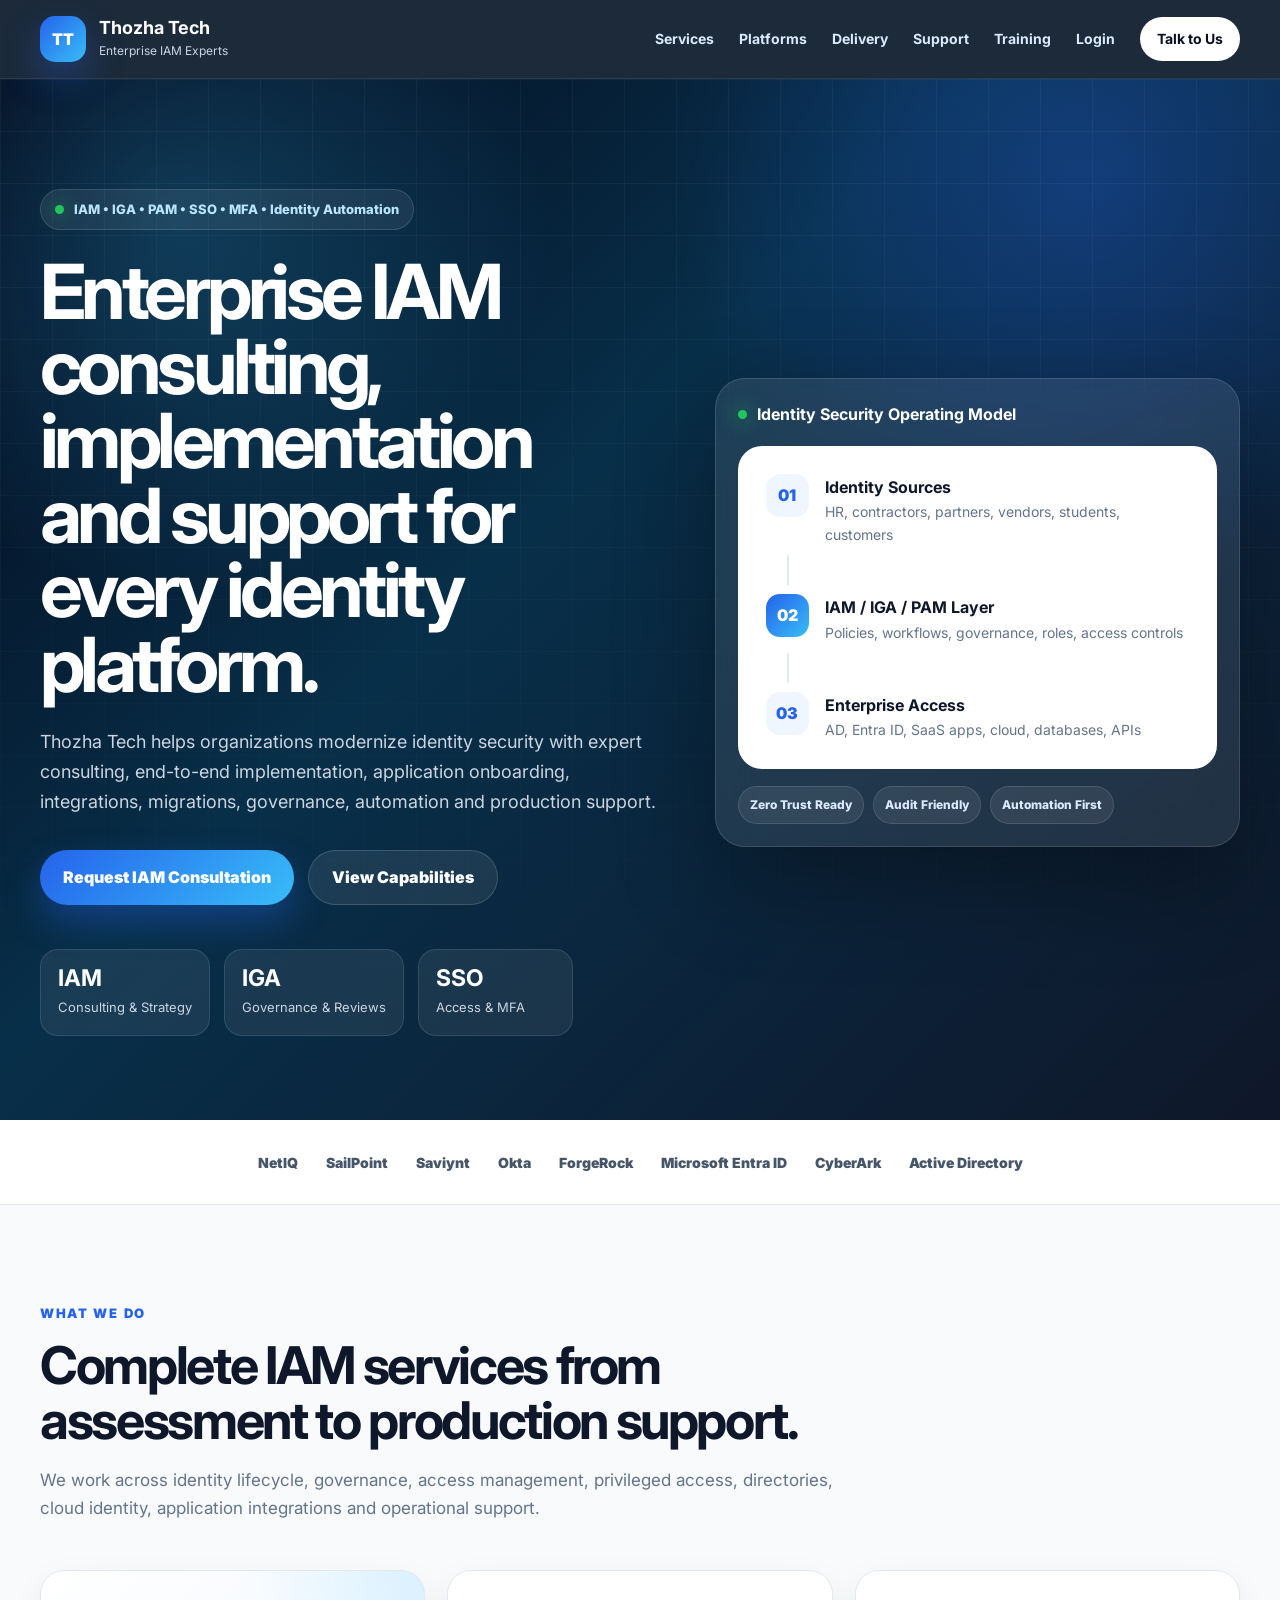
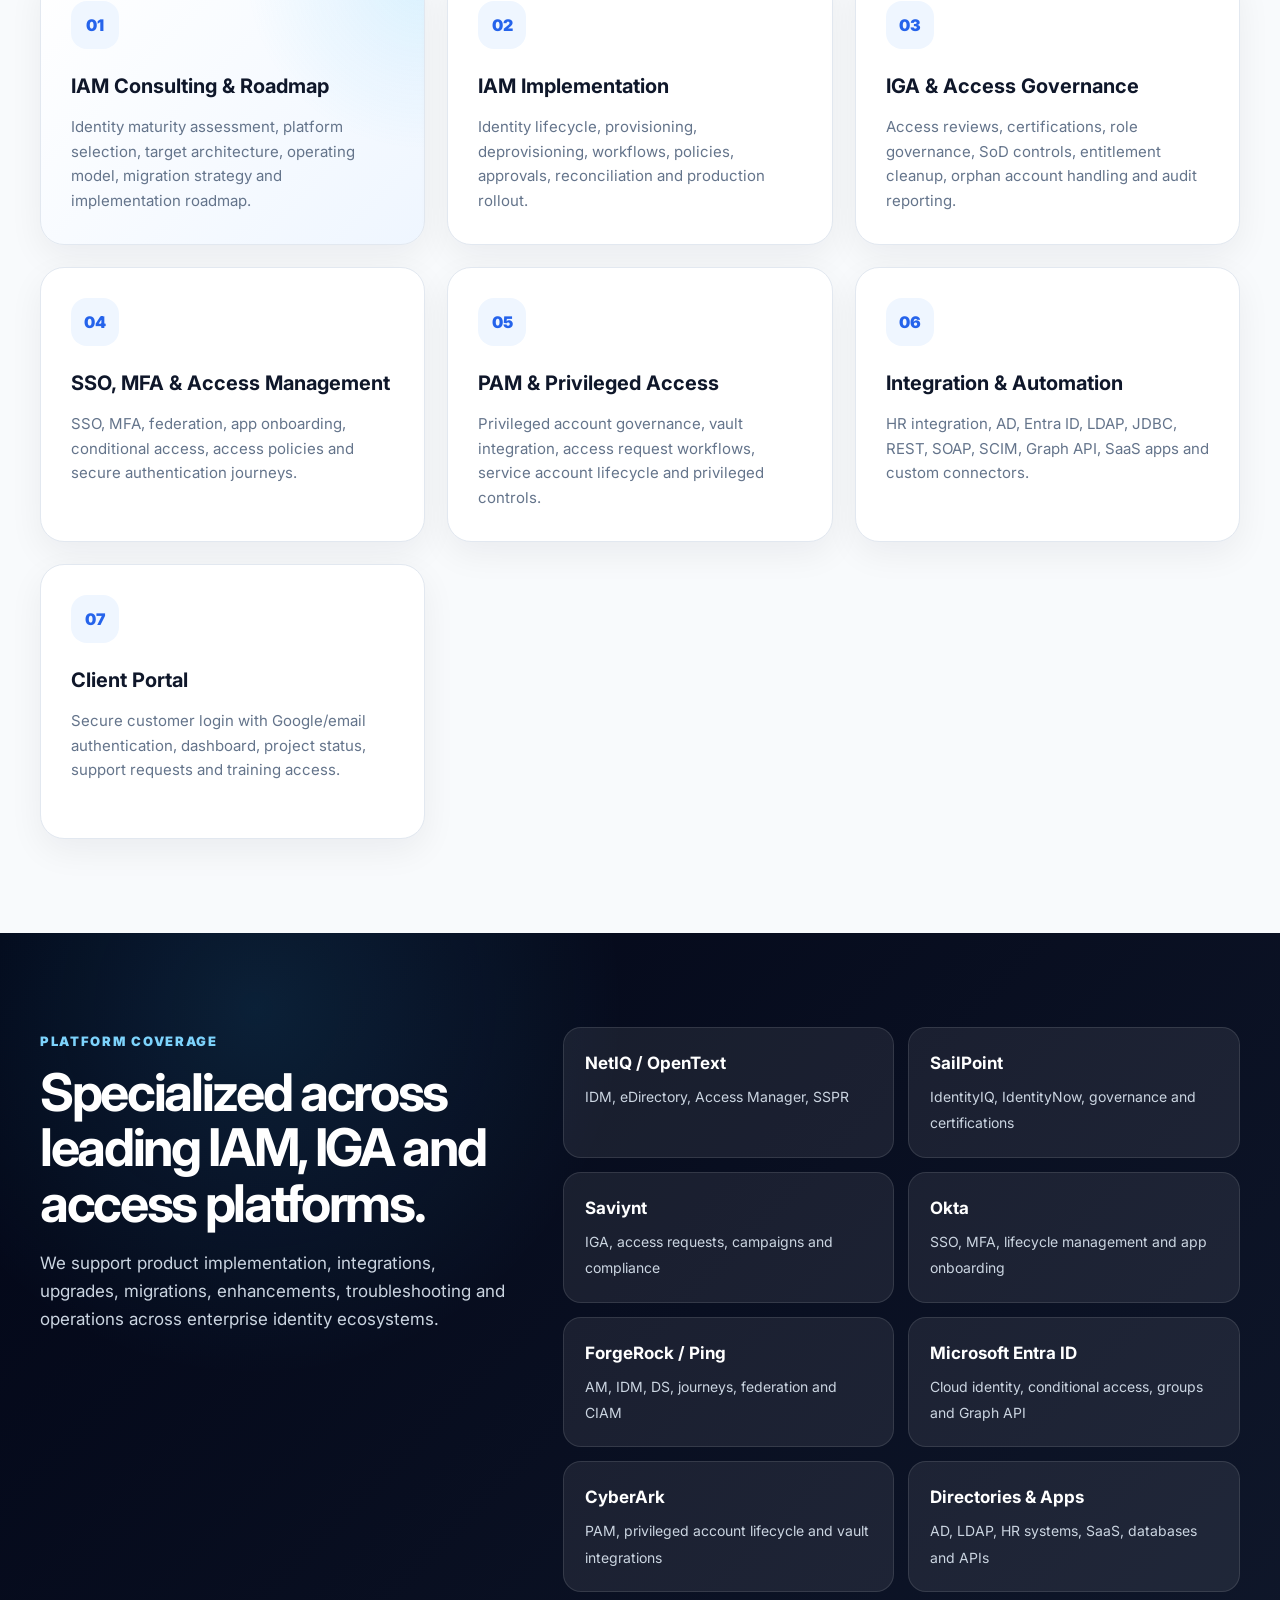
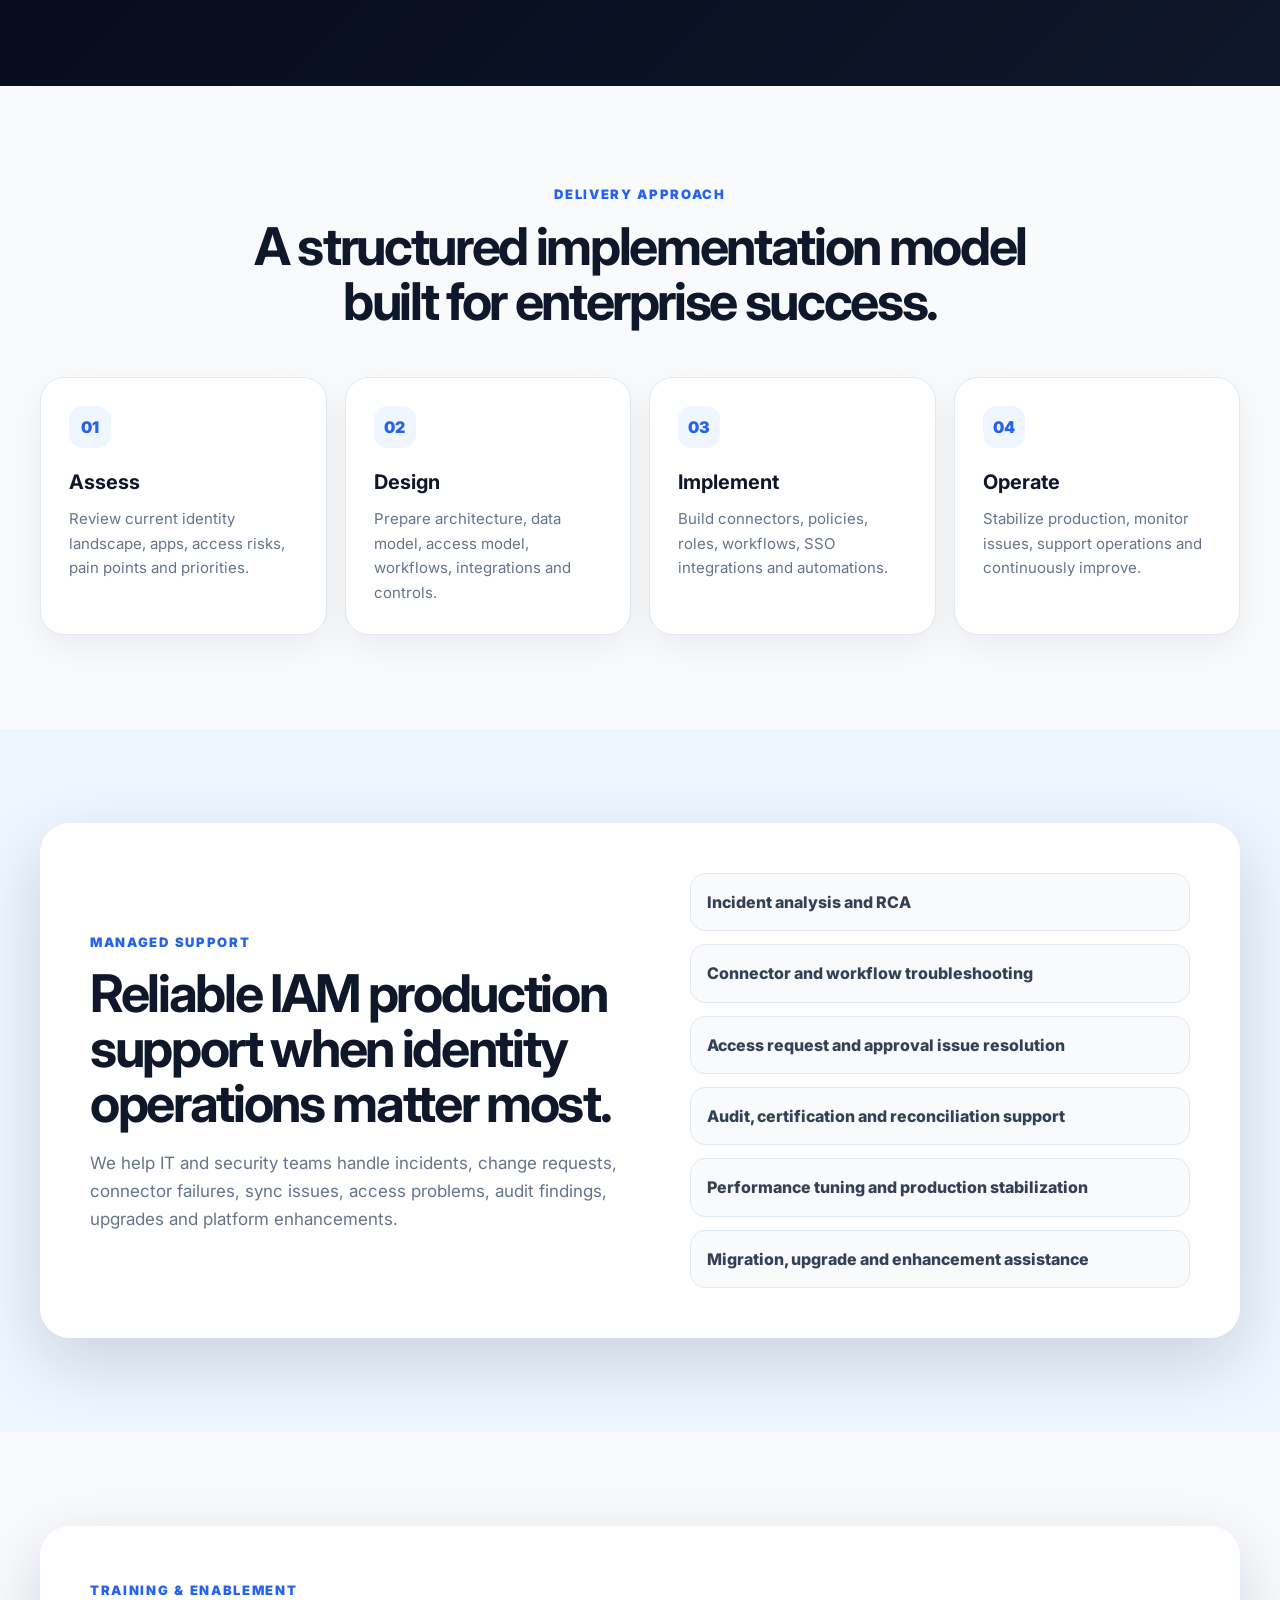
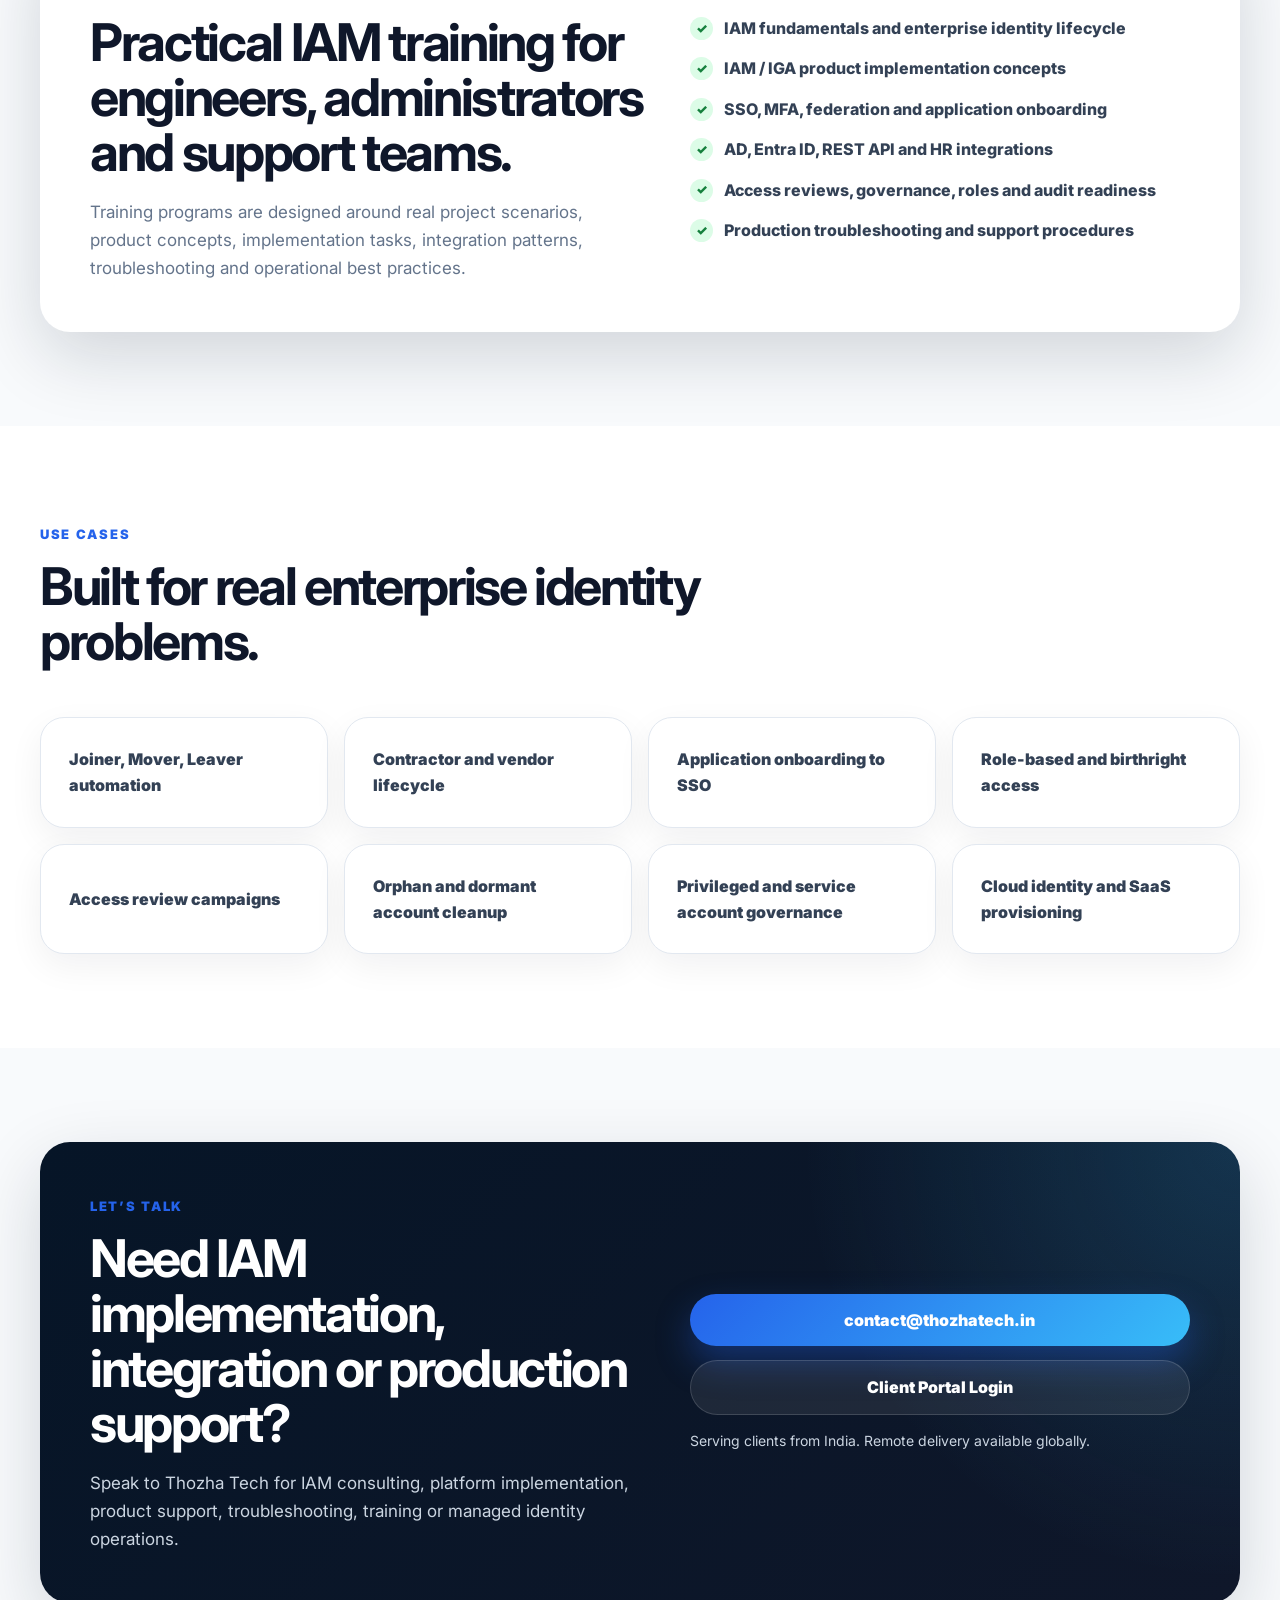
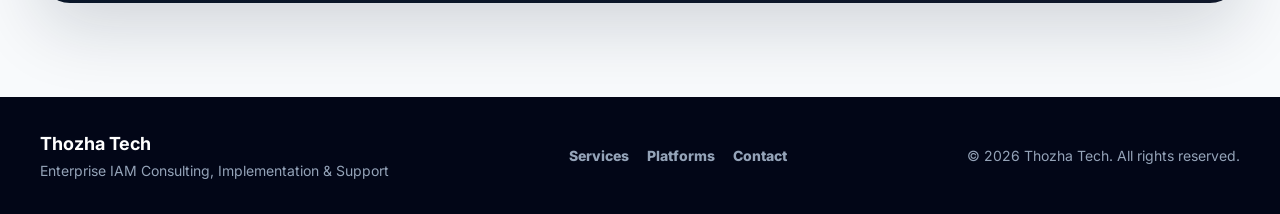
==== commit 663bd473: "Add files via upload" ====
--- a/index.html
+++ b/index.html
@@ -3,11 +3,14 @@
 <head>
   <meta charset="UTF-8" />
   <meta name="viewport" content="width=device-width, initial-scale=1.0" />
+
   <title>Thozha Tech | Enterprise IAM Consulting, Implementation & Support</title>
   <meta name="description" content="Thozha Tech provides enterprise IAM, IGA, PAM, SSO and MFA consulting, implementation, integration and support across NetIQ, SailPoint, Saviynt, Okta, ForgeRock, Microsoft Entra ID, CyberArk, Active Directory and REST APIs." />
+
   <link rel="preconnect" href="https://fonts.googleapis.com">
   <link rel="preconnect" href="https://fonts.gstatic.com" crossorigin>
   <link href="https://fonts.googleapis.com/css2?family=Inter:wght@400;500;600;700;800;900&display=swap" rel="stylesheet">
+
   <link rel="stylesheet" href="style.css" />
 </head>
 <body>
@@ -17,13 +20,16 @@
         <span class="brand-mark">TT</span>
         <span><strong>Thozha Tech</strong><small>Enterprise IAM Experts</small></span>
       </a>
+
       <button class="menu-toggle" id="menuToggle" aria-label="Open navigation"><span></span><span></span><span></span></button>
+
       <nav class="nav" id="siteNav">
         <a href="#services">Services</a>
         <a href="#platforms">Platforms</a>
         <a href="#delivery">Delivery</a>
         <a href="#support">Support</a>
         <a href="#training">Training</a>
+        <a href="login.html">Login</a>
         <a class="nav-cta" href="#contact">Talk to Us</a>
       </nav>
     </div>
@@ -36,7 +42,11 @@
         <div class="hero-copy">
           <div class="eyebrow"><span></span> IAM • IGA • PAM • SSO • MFA • Identity Automation</div>
           <h1>Enterprise IAM consulting, implementation and support for every identity platform.</h1>
-          <p class="hero-lead">Thozha Tech helps organizations modernize identity security with expert consulting, end-to-end implementation, application onboarding, integrations, migrations, governance, automation and production support.</p>
+          <p class="hero-lead">
+            Thozha Tech helps organizations modernize identity security with expert consulting,
+            end-to-end implementation, application onboarding, integrations, migrations,
+            governance, automation and production support.
+          </p>
           <div class="hero-actions">
             <a href="#contact" class="btn btn-primary">Request IAM Consultation</a>
             <a href="#services" class="btn btn-secondary">View Capabilities</a>
@@ -83,6 +93,7 @@
           <article class="service-card"><div class="service-no">04</div><h3>SSO, MFA & Access Management</h3><p>SSO, MFA, federation, app onboarding, conditional access, access policies and secure authentication journeys.</p></article>
           <article class="service-card"><div class="service-no">05</div><h3>PAM & Privileged Access</h3><p>Privileged account governance, vault integration, access request workflows, service account lifecycle and privileged controls.</p></article>
           <article class="service-card"><div class="service-no">06</div><h3>Integration & Automation</h3><p>HR integration, AD, Entra ID, LDAP, JDBC, REST, SOAP, SCIM, Graph API, SaaS apps and custom connectors.</p></article>
+          <article class="service-card"><div class="service-no">07</div><h3>Client Portal</h3><p>Secure customer login with Google/email authentication, dashboard, project status, support requests and training access.</p></article>
         </div>
       </div>
     </section>
@@ -171,16 +182,6 @@
       </div>
     </section>
 
-    <section id="about" class="section about-section">
-      <div class="container about-layout">
-        <div><span class="section-kicker">About Thozha Tech</span><h2>An IAM-focused company for consulting, implementation and support.</h2></div>
-        <div>
-          <p>Thozha Tech is built around deep Identity & Access Management expertise. We help organizations plan, implement, integrate, operate and improve IAM platforms across multiple products and enterprise environments.</p>
-          <p>Our focus is practical delivery: secure identity lifecycle, clean integrations, stable production operations, audit-ready governance and long-term support.</p>
-        </div>
-      </div>
-    </section>
-
     <section id="contact" class="section contact-section">
       <div class="container contact-card">
         <div>
@@ -190,7 +191,7 @@
         </div>
         <div class="contact-box">
           <a class="btn btn-primary full" href="mailto:contact@thozhatech.in">contact@thozhatech.in</a>
-          <a class="btn btn-secondary full" href="https://thozhatech.in">Visit thozhatech.in</a>
+          <a class="btn btn-secondary full" href="login.html">Client Portal Login</a>
           <p>Serving clients from India. Remote delivery available globally.</p>
         </div>
       </div>
--- a/style.css
+++ b/style.css
@@ -1 +1 @@
- :root{--ink:#08111f;--navy:#061527;--blue:#2563eb;--cyan:#38bdf8;--white:#fff;--text:#0f172a;--muted:#64748b;--soft:#f8fafc;--line:#e2e8f0;--green:#22c55e;--radius:24px;--shadow:0 24px 70px rgba(15,23,42,.16)}*{box-sizing:border-box;margin:0;padding:0}html{scroll-behavior:smooth}body{font-family:Inter,Arial,sans-serif;color:var(--text);background:var(--soft);line-height:1.65}a{color:inherit}.container{width:min(1200px,calc(100% - 42px));margin:0 auto}.site-header{position:sticky;top:0;z-index:1000;background:rgba(6,21,39,.91);backdrop-filter:blur(18px);border-bottom:1px solid rgba(255,255,255,.08)}.nav-wrap{height:78px;display:flex;align-items:center;justify-content:space-between}.brand{display:flex;align-items:center;gap:13px;text-decoration:none;color:#fff}.brand-mark{width:46px;height:46px;border-radius:15px;display:grid;place-items:center;font-weight:900;background:linear-gradient(135deg,var(--blue),var(--cyan));box-shadow:0 16px 36px rgba(37,99,235,.35)}.brand strong{display:block;font-size:18px;line-height:1.1}.brand small{display:block;color:#cbd5e1;font-size:12px;margin-top:3px}.nav{display:flex;align-items:center;gap:25px}.nav a{color:#dbeafe;text-decoration:none;font-size:14px;font-weight:700}.nav a:hover{color:#fff}.nav-cta{background:#fff;color:var(--ink)!important;padding:10px 17px;border-radius:999px}.menu-toggle{display:none;border:0;background:transparent;cursor:pointer}.menu-toggle span{display:block;width:26px;height:2px;background:#fff;margin:6px 0}.hero{position:relative;overflow:hidden;color:#fff;padding:110px 0 84px;background:radial-gradient(circle at 14% 14%,rgba(56,189,248,.24),transparent 26%),radial-gradient(circle at 85% 10%,rgba(37,99,235,.32),transparent 29%),linear-gradient(135deg,#020617 0%,#082f49 42%,#0f172a 100%)}.hero-grid-bg{position:absolute;inset:0;background-image:linear-gradient(rgba(255,255,255,.045) 1px,transparent 1px),linear-gradient(90deg,rgba(255,255,255,.045) 1px,transparent 1px);background-size:52px 52px;mask-image:linear-gradient(to bottom,#000,transparent)}.hero-layout{position:relative;display:grid;grid-template-columns:1.08fr .92fr;gap:58px;align-items:center}.eyebrow{display:inline-flex;align-items:center;gap:10px;padding:9px 14px;border-radius:999px;background:rgba(255,255,255,.07);border:1px solid rgba(255,255,255,.13);color:#bae6fd;font-size:13px;font-weight:800;margin-bottom:24px}.eyebrow span,.pulse{width:9px;height:9px;border-radius:999px;background:var(--green);box-shadow:0 0 20px var(--green)}.hero h1{max-width:850px;font-size:clamp(42px,6vw,76px);line-height:.98;letter-spacing:-.06em;margin-bottom:26px}.hero-lead{max-width:790px;color:#cbd5e1;font-size:18px}.hero-actions{display:flex;gap:14px;flex-wrap:wrap;margin-top:34px}.btn{min-height:50px;display:inline-flex;align-items:center;justify-content:center;padding:13px 23px;border-radius:999px;text-decoration:none;font-weight:900;transition:.2s}.btn-primary{color:#fff;background:linear-gradient(135deg,var(--blue),var(--cyan));box-shadow:0 16px 35px rgba(37,99,235,.36)}.btn-primary:hover{transform:translateY(-2px);box-shadow:0 22px 45px rgba(37,99,235,.45)}.btn-secondary{color:#fff;background:rgba(255,255,255,.08);border:1px solid rgba(255,255,255,.15)}.btn-secondary:hover{background:rgba(255,255,255,.14)}.hero-metrics{display:flex;gap:14px;flex-wrap:wrap;margin-top:44px}.hero-metrics div{min-width:155px;padding:17px;border-radius:18px;background:rgba(255,255,255,.07);border:1px solid rgba(255,255,255,.11)}.hero-metrics strong{display:block;font-size:23px;line-height:1}.hero-metrics span{display:block;color:#cbd5e1;font-size:13px;margin-top:7px}.hero-panel{border-radius:30px;padding:22px;background:rgba(255,255,255,.09);border:1px solid rgba(255,255,255,.13);backdrop-filter:blur(18px);box-shadow:0 34px 100px rgba(0,0,0,.33)}.panel-top{display:flex;gap:10px;align-items:center;margin-bottom:18px}.identity-stack{background:#fff;color:var(--text);border-radius:24px;padding:28px}.stack-row{display:flex;gap:16px;align-items:flex-start}.stack-row span{width:43px;height:43px;flex:0 0 43px;border-radius:14px;display:grid;place-items:center;color:var(--blue);background:#eff6ff;font-weight:900}.stack-row.active span{color:#fff;background:linear-gradient(135deg,var(--blue),var(--cyan))}.stack-row strong{display:block;font-size:16px}.stack-row p{color:var(--muted);font-size:14px}.connector{width:2px;height:30px;background:var(--line);margin:9px 0 9px 21px}.security-tags{display:flex;gap:9px;flex-wrap:wrap;margin-top:17px}.security-tags span{color:#dbeafe;background:rgba(255,255,255,.08);border:1px solid rgba(255,255,255,.12);padding:8px 11px;border-radius:999px;font-size:12px;font-weight:800}.platform-ribbon{background:#fff;border-bottom:1px solid var(--line)}.ribbon-wrap{min-height:84px;display:flex;align-items:center;justify-content:center;gap:28px;flex-wrap:wrap}.ribbon-wrap span{color:#475569;font-size:14px;font-weight:900}.section{padding:94px 0}.section-heading{max-width:840px;margin-bottom:48px}.section-heading.center{text-align:center;margin-inline:auto}.section-heading span,.section-kicker{display:inline-block;color:var(--blue);font-size:13px;font-weight:900;letter-spacing:.13em;text-transform:uppercase;margin-bottom:13px}.section h2,.section-heading h2,.split h2,.support-card h2,.training-layout h2,.about-layout h2,.contact-card h2{font-size:clamp(32px,4.2vw,52px);line-height:1.06;letter-spacing:-.045em;margin-bottom:18px}.section-heading p,.split p,.support-card p,.training-layout p,.about-layout p,.contact-card p{color:var(--muted);font-size:17px}.service-grid{display:grid;grid-template-columns:repeat(3,1fr);gap:22px}.service-card{min-height:275px;background:#fff;border:1px solid var(--line);border-radius:var(--radius);padding:30px;box-shadow:0 12px 35px rgba(15,23,42,.06);transition:.25s}.service-card:hover{transform:translateY(-6px);box-shadow:var(--shadow)}.service-card.featured{background:radial-gradient(circle at top right,rgba(56,189,248,.15),transparent 38%),linear-gradient(135deg,#fff,#eff6ff)}.service-no{width:48px;height:48px;display:grid;place-items:center;color:var(--blue);background:#eff6ff;border-radius:16px;font-weight:900;margin-bottom:21px}.service-card h3{font-size:20px;margin-bottom:12px}.service-card p{color:var(--muted);font-size:15px}.dark-section{color:#fff;background:radial-gradient(circle at 20% 10%,rgba(56,189,248,.13),transparent 30%),linear-gradient(135deg,#020617,#0f172a)}.dark-section .section-kicker{color:#7dd3fc}.dark-section p{color:#cbd5e1}.split{display:grid;grid-template-columns:.82fr 1.18fr;gap:52px;align-items:start}.platform-grid{display:grid;grid-template-columns:repeat(2,1fr);gap:14px}.platform-grid div{padding:21px;border-radius:18px;background:rgba(255,255,255,.075);border:1px solid rgba(255,255,255,.11)}.platform-grid strong{display:block;font-size:17px;margin-bottom:6px}.platform-grid span{color:#cbd5e1;font-size:14px}.timeline{display:grid;grid-template-columns:repeat(4,1fr);gap:18px}.timeline div,.usecase-grid div{background:#fff;border:1px solid var(--line);border-radius:var(--radius);padding:28px;box-shadow:0 12px 35px rgba(15,23,42,.06)}.timeline span{width:42px;height:42px;display:grid;place-items:center;color:var(--blue);background:#eff6ff;border-radius:14px;font-weight:900;margin-bottom:18px}.timeline h3{font-size:20px;margin-bottom:8px}.timeline p{color:var(--muted);font-size:15px}.support-section,.about-section{background:#eef6ff}.support-card,.training-layout,.contact-card{display:grid;grid-template-columns:1fr .9fr;gap:44px;align-items:center;background:#fff;border-radius:30px;padding:50px;box-shadow:var(--shadow)}.support-list{display:grid;gap:13px}.support-list div{padding:15px 16px;border-radius:15px;background:var(--soft);border:1px solid var(--line);color:#334155;font-weight:800}.check-list{list-style:none;display:grid;gap:14px}.check-list li{position:relative;padding-left:34px;color:#334155;font-weight:800}.check-list li:before{content:'✓';position:absolute;left:0;top:2px;width:23px;height:23px;display:grid;place-items:center;border-radius:50%;color:#15803d;background:#dcfce7;font-size:13px;font-weight:900}.industries{background:#fff}.usecase-grid{display:grid;grid-template-columns:repeat(4,1fr);gap:16px}.usecase-grid div{min-height:105px;color:#334155;font-weight:900;display:flex;align-items:center}.about-layout{display:grid;grid-template-columns:.78fr 1.22fr;gap:54px}.about-layout p+p{margin-top:18px}.contact-card{color:#fff;background:radial-gradient(circle at top right,rgba(56,189,248,.18),transparent 34%),linear-gradient(135deg,var(--navy),#0f172a)}.contact-card p{color:#cbd5e1}.contact-box{display:grid;gap:14px}.contact-box .full{width:100%}.contact-box p{font-size:14px}.footer{color:#fff;background:#020617;padding:32px 0}.footer-layout{display:flex;align-items:center;justify-content:space-between;gap:22px;flex-wrap:wrap}.footer strong{display:block;font-size:18px}.footer p,.footer a{color:#94a3b8;font-size:14px}.footer-links{display:flex;gap:18px}.footer-links a{text-decoration:none;font-weight:800}@media(max-width:1020px){.hero-layout,.split,.support-card,.training-layout,.about-layout,.contact-card{grid-template-columns:1fr}.service-grid,.platform-grid{grid-template-columns:repeat(2,1fr)}.timeline,.usecase-grid{grid-template-columns:repeat(2,1fr)}}@media(max-width:760px){.container{width:min(100% - 28px,1200px)}.menu-toggle{display:block}.nav{position:absolute;left:14px;right:14px;top:84px;display:none;flex-direction:column;align-items:stretch;gap:0;padding:12px;border-radius:18px;background:#0f172a;border:1px solid rgba(255,255,255,.1)}.nav.open{display:flex}.nav a{padding:12px}.nav-cta{text-align:center;margin-top:8px}.hero{padding:72px 0 58px}.hero h1{letter-spacing:-.045em}.service-grid,.platform-grid,.timeline,.usecase-grid{grid-template-columns:1fr}.support-card,.training-layout,.contact-card{padding:30px}.footer-layout{display:block}.footer-links{margin:16px 0}}
+:root{--ink:#08111f;--navy:#061527;--blue:#2563eb;--cyan:#38bdf8;--white:#fff;--text:#0f172a;--muted:#64748b;--soft:#f8fafc;--line:#e2e8f0;--green:#22c55e;--red:#ef4444;--radius:24px;--shadow:0 24px 70px rgba(15,23,42,.16)}*{box-sizing:border-box;margin:0;padding:0}html{scroll-behavior:smooth}body{font-family:Inter,Arial,sans-serif;color:var(--text);background:var(--soft);line-height:1.65}a{color:inherit}.container{width:min(1200px,calc(100% - 42px));margin:0 auto}.site-header{position:sticky;top:0;z-index:1000;background:rgba(6,21,39,.91);backdrop-filter:blur(18px);border-bottom:1px solid rgba(255,255,255,.08)}.nav-wrap{height:78px;display:flex;align-items:center;justify-content:space-between}.brand{display:flex;align-items:center;gap:13px;text-decoration:none;color:#fff}.brand-mark{width:46px;height:46px;border-radius:15px;display:grid;place-items:center;font-weight:900;background:linear-gradient(135deg,var(--blue),var(--cyan));box-shadow:0 16px 36px rgba(37,99,235,.35)}.brand strong{display:block;font-size:18px;line-height:1.1}.brand small{display:block;color:#cbd5e1;font-size:12px;margin-top:3px}.nav{display:flex;align-items:center;gap:25px}.nav a{color:#dbeafe;text-decoration:none;font-size:14px;font-weight:700}.nav a:hover{color:#fff}.nav-cta{background:#fff;color:var(--ink)!important;padding:10px 17px;border-radius:999px}.menu-toggle{display:none;border:0;background:transparent;cursor:pointer}.menu-toggle span{display:block;width:26px;height:2px;background:#fff;margin:6px 0}.hero{position:relative;overflow:hidden;color:#fff;padding:110px 0 84px;background:radial-gradient(circle at 14% 14%,rgba(56,189,248,.24),transparent 26%),radial-gradient(circle at 85% 10%,rgba(37,99,235,.32),transparent 29%),linear-gradient(135deg,#020617 0%,#082f49 42%,#0f172a 100%)}.hero-grid-bg{position:absolute;inset:0;background-image:linear-gradient(rgba(255,255,255,.045) 1px,transparent 1px),linear-gradient(90deg,rgba(255,255,255,.045) 1px,transparent 1px);background-size:52px 52px;mask-image:linear-gradient(to bottom,#000,transparent)}.hero-layout{position:relative;display:grid;grid-template-columns:1.08fr .92fr;gap:58px;align-items:center}.eyebrow{display:inline-flex;align-items:center;gap:10px;padding:9px 14px;border-radius:999px;background:rgba(255,255,255,.07);border:1px solid rgba(255,255,255,.13);color:#bae6fd;font-size:13px;font-weight:800;margin-bottom:24px}.eyebrow span,.pulse{width:9px;height:9px;border-radius:999px;background:var(--green);box-shadow:0 0 20px var(--green)}.hero h1{max-width:850px;font-size:clamp(42px,6vw,76px);line-height:.98;letter-spacing:-.06em;margin-bottom:26px}.hero-lead{max-width:790px;color:#cbd5e1;font-size:18px}.hero-actions{display:flex;gap:14px;flex-wrap:wrap;margin-top:34px}.btn{min-height:50px;display:inline-flex;align-items:center;justify-content:center;padding:13px 23px;border-radius:999px;text-decoration:none;font-weight:900;transition:.2s;border:0;cursor:pointer;font-family:inherit}.btn-primary{color:#fff;background:linear-gradient(135deg,var(--blue),var(--cyan));box-shadow:0 16px 35px rgba(37,99,235,.36)}.btn-primary:hover{transform:translateY(-2px);box-shadow:0 22px 45px rgba(37,99,235,.45)}.btn-secondary{color:#fff;background:rgba(255,255,255,.08);border:1px solid rgba(255,255,255,.15)}.btn-secondary:hover{background:rgba(255,255,255,.14)}.hero-metrics{display:flex;gap:14px;flex-wrap:wrap;margin-top:44px}.hero-metrics div{min-width:155px;padding:17px;border-radius:18px;background:rgba(255,255,255,.07);border:1px solid rgba(255,255,255,.11)}.hero-metrics strong{display:block;font-size:23px;line-height:1}.hero-metrics span{display:block;color:#cbd5e1;font-size:13px;margin-top:7px}.hero-panel{border-radius:30px;padding:22px;background:rgba(255,255,255,.09);border:1px solid rgba(255,255,255,.13);backdrop-filter:blur(18px);box-shadow:0 34px 100px rgba(0,0,0,.33)}.panel-top{display:flex;gap:10px;align-items:center;margin-bottom:18px}.identity-stack{background:#fff;color:var(--text);border-radius:24px;padding:28px}.stack-row{display:flex;gap:16px;align-items:flex-start}.stack-row span{width:43px;height:43px;flex:0 0 43px;border-radius:14px;display:grid;place-items:center;color:var(--blue);background:#eff6ff;font-weight:900}.stack-row.active span{color:#fff;background:linear-gradient(135deg,var(--blue),var(--cyan))}.stack-row strong{display:block;font-size:16px}.stack-row p{color:var(--muted);font-size:14px}.connector{width:2px;height:30px;background:var(--line);margin:9px 0 9px 21px}.security-tags{display:flex;gap:9px;flex-wrap:wrap;margin-top:17px}.security-tags span{color:#dbeafe;background:rgba(255,255,255,.08);border:1px solid rgba(255,255,255,.12);padding:8px 11px;border-radius:999px;font-size:12px;font-weight:800}.platform-ribbon{background:#fff;border-bottom:1px solid var(--line)}.ribbon-wrap{min-height:84px;display:flex;align-items:center;justify-content:center;gap:28px;flex-wrap:wrap}.ribbon-wrap span{color:#475569;font-size:14px;font-weight:900}.section{padding:94px 0}.section-heading{max-width:840px;margin-bottom:48px}.section-heading.center{text-align:center;margin-inline:auto}.section-heading span,.section-kicker{display:inline-block;color:var(--blue);font-size:13px;font-weight:900;letter-spacing:.13em;text-transform:uppercase;margin-bottom:13px}.section h2,.section-heading h2,.split h2,.support-card h2,.training-layout h2,.contact-card h2,.login-copy h1,.dashboard-title h1{font-size:clamp(32px,4.2vw,52px);line-height:1.06;letter-spacing:-.045em;margin-bottom:18px}.section-heading p,.split p,.support-card p,.training-layout p,.contact-card p,.login-copy p{color:var(--muted);font-size:17px}.service-grid{display:grid;grid-template-columns:repeat(3,1fr);gap:22px}.service-card{min-height:275px;background:#fff;border:1px solid var(--line);border-radius:var(--radius);padding:30px;box-shadow:0 12px 35px rgba(15,23,42,.06);transition:.25s}.service-card:hover{transform:translateY(-6px);box-shadow:var(--shadow)}.service-card.featured{background:radial-gradient(circle at top right,rgba(56,189,248,.15),transparent 38%),linear-gradient(135deg,#fff,#eff6ff)}.service-no{width:48px;height:48px;display:grid;place-items:center;color:var(--blue);background:#eff6ff;border-radius:16px;font-weight:900;margin-bottom:21px}.service-card h3{font-size:20px;margin-bottom:12px}.service-card p{color:var(--muted);font-size:15px}.dark-section{color:#fff;background:radial-gradient(circle at 20% 10%,rgba(56,189,248,.13),transparent 30%),linear-gradient(135deg,#020617,#0f172a)}.dark-section .section-kicker{color:#7dd3fc}.dark-section p{color:#cbd5e1}.split{display:grid;grid-template-columns:.82fr 1.18fr;gap:52px;align-items:start}.platform-grid{display:grid;grid-template-columns:repeat(2,1fr);gap:14px}.platform-grid div{padding:21px;border-radius:18px;background:rgba(255,255,255,.075);border:1px solid rgba(255,255,255,.11)}.platform-grid strong{display:block;font-size:17px;margin-bottom:6px}.platform-grid span{color:#cbd5e1;font-size:14px}.timeline{display:grid;grid-template-columns:repeat(4,1fr);gap:18px}.timeline div,.usecase-grid div{background:#fff;border:1px solid var(--line);border-radius:var(--radius);padding:28px;box-shadow:0 12px 35px rgba(15,23,42,.06)}.timeline span{width:42px;height:42px;display:grid;place-items:center;color:var(--blue);background:#eff6ff;border-radius:14px;font-weight:900;margin-bottom:18px}.timeline h3{font-size:20px;margin-bottom:8px}.timeline p{color:var(--muted);font-size:15px}.support-section{background:#eef6ff}.support-card,.training-layout,.contact-card{display:grid;grid-template-columns:1fr .9fr;gap:44px;align-items:center;background:#fff;border-radius:30px;padding:50px;box-shadow:var(--shadow)}.support-list{display:grid;gap:13px}.support-list div{padding:15px 16px;border-radius:15px;background:var(--soft);border:1px solid var(--line);color:#334155;font-weight:800}.check-list{list-style:none;display:grid;gap:14px}.check-list li{position:relative;padding-left:34px;color:#334155;font-weight:800}.check-list li:before{content:'✓';position:absolute;left:0;top:2px;width:23px;height:23px;display:grid;place-items:center;border-radius:50%;color:#15803d;background:#dcfce7;font-size:13px;font-weight:900}.industries{background:#fff}.usecase-grid{display:grid;grid-template-columns:repeat(4,1fr);gap:16px}.usecase-grid div{min-height:105px;color:#334155;font-weight:900;display:flex;align-items:center}.contact-card{color:#fff;background:radial-gradient(circle at top right,rgba(56,189,248,.18),transparent 34%),linear-gradient(135deg,var(--navy),#0f172a)}.contact-card p{color:#cbd5e1}.contact-box{display:grid;gap:14px}.contact-box .full{width:100%}.contact-box p{font-size:14px}.footer{color:#fff;background:#020617;padding:32px 0}.footer-layout{display:flex;align-items:center;justify-content:space-between;gap:22px;flex-wrap:wrap}.footer strong{display:block;font-size:18px}.footer p,.footer a{color:#94a3b8;font-size:14px}.footer-links{display:flex;gap:18px}.footer-links a{text-decoration:none;font-weight:800}.auth-page,.dashboard-page{min-height:calc(100vh - 78px);padding:70px 0;background:radial-gradient(circle at 18% 18%,rgba(56,189,248,.16),transparent 30%),radial-gradient(circle at 82% 15%,rgba(37,99,235,.18),transparent 32%),linear-gradient(135deg,#020617 0%,#082f49 48%,#0f172a 100%)}.login-layout{display:grid;grid-template-columns:1fr 460px;gap:54px;align-items:center;color:#fff}.login-copy p{color:#cbd5e1}.login-highlights{display:grid;grid-template-columns:repeat(2,1fr);gap:14px;margin-top:34px}.login-highlights div{padding:17px;border-radius:18px;background:rgba(255,255,255,.08);border:1px solid rgba(255,255,255,.12);font-weight:800;color:#e0f2fe}.login-card,.portal-card{background:#fff;color:var(--text);border-radius:30px;padding:34px;box-shadow:0 34px 100px rgba(0,0,0,.35)}.login-card h2{font-size:28px;letter-spacing:-.03em;margin-bottom:8px}.login-note{color:var(--muted);margin-bottom:22px;font-size:14px}.google-btn{width:100%;height:50px;border:1px solid var(--line);background:#fff;border-radius:999px;font-weight:900;cursor:pointer;margin-bottom:16px}.divider{display:flex;align-items:center;gap:12px;color:#94a3b8;font-size:13px;font-weight:800;margin:16px 0}.divider:before,.divider:after{content:'';height:1px;background:var(--line);flex:1}.form-group{margin-bottom:15px}.form-group label{display:block;font-weight:800;margin-bottom:7px;font-size:14px}.form-group input{width:100%;height:48px;border:1px solid var(--line);border-radius:14px;padding:0 14px;font:inherit;outline:none;background:#f8fafc}.form-group input:focus{border-color:var(--blue);box-shadow:0 0 0 4px rgba(37,99,235,.12);background:#fff}.auth-tabs{display:grid;grid-template-columns:1fr 1fr;gap:8px;margin-bottom:18px}.auth-tab{height:42px;border:1px solid var(--line);background:#f8fafc;border-radius:999px;font-weight:900;cursor:pointer}.auth-tab.active{background:#eff6ff;color:#1d4ed8;border-color:#bfdbfe}.password-row{position:relative}.password-row button{position:absolute;right:8px;top:8px;height:32px;border:0;border-radius:10px;padding:0 10px;background:#e0f2fe;color:#075985;font-weight:800;cursor:pointer}.login-submit{width:100%;margin-top:7px}.login-links{display:flex;justify-content:space-between;gap:12px;margin-top:18px;font-size:14px}.login-links a{color:var(--blue);font-weight:800;text-decoration:none}.login-message{display:none;margin-top:18px;padding:13px;border-radius:14px;background:#eff6ff;color:#1d4ed8;font-weight:700;font-size:14px}.login-message.show{display:block}.error{background:#fef2f2;color:#b91c1c}.success{background:#ecfdf5;color:#047857}.dashboard-wrap{display:grid;gap:22px}.dashboard-title{color:#fff;display:flex;justify-content:space-between;gap:20px;align-items:flex-start;flex-wrap:wrap}.dashboard-title p{color:#cbd5e1}.logout-btn{border:1px solid rgba(255,255,255,.18);background:rgba(255,255,255,.08);color:#fff}.dash-grid{display:grid;grid-template-columns:repeat(3,1fr);gap:18px}.dash-card{background:#fff;border-radius:24px;padding:24px;box-shadow:0 20px 60px rgba(0,0,0,.18)}.dash-card h3{margin-bottom:10px}.dash-card p,.dash-card li{color:#64748b}.dash-card ul{padding-left:18px}.profile-line{font-weight:900;color:#1d4ed8;margin-top:8px}.loading{color:#fff;font-weight:900}@media(max-width:1020px){.hero-layout,.split,.support-card,.training-layout,.contact-card,.login-layout{grid-template-columns:1fr}.service-grid,.platform-grid,.dash-grid{grid-template-columns:repeat(2,1fr)}.timeline,.usecase-grid{grid-template-columns:repeat(2,1fr)}}@media(max-width:760px){.container{width:min(100% - 28px,1200px)}.menu-toggle{display:block}.nav{position:absolute;left:14px;right:14px;top:84px;display:none;flex-direction:column;align-items:stretch;gap:0;padding:12px;border-radius:18px;background:#0f172a;border:1px solid rgba(255,255,255,.1)}.nav.open{display:flex}.nav a{padding:12px}.nav-cta{text-align:center;margin-top:8px}.hero{padding:72px 0 58px}.service-grid,.platform-grid,.timeline,.usecase-grid,.dash-grid,.login-highlights{grid-template-columns:1fr}.support-card,.training-layout,.contact-card,.login-card{padding:30px}.footer-layout{display:block}.footer-links{margin:16px 0}}
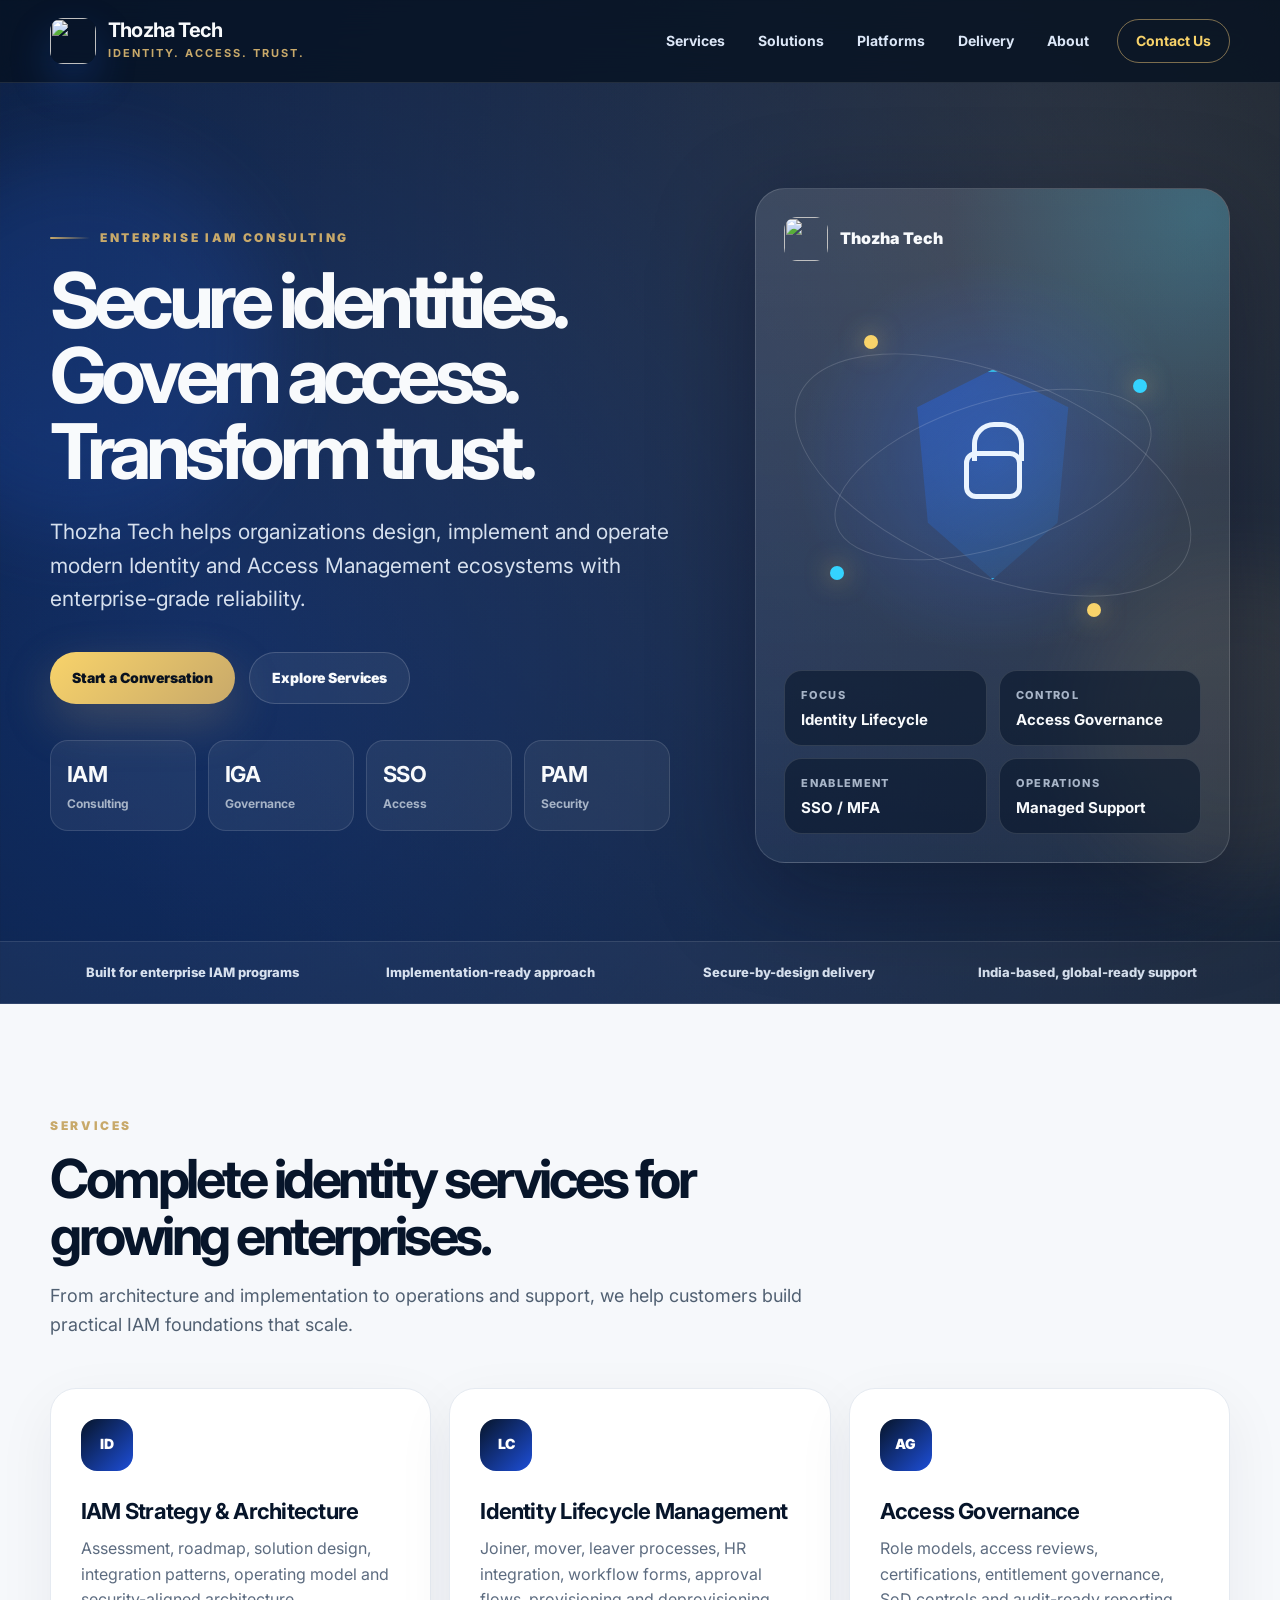
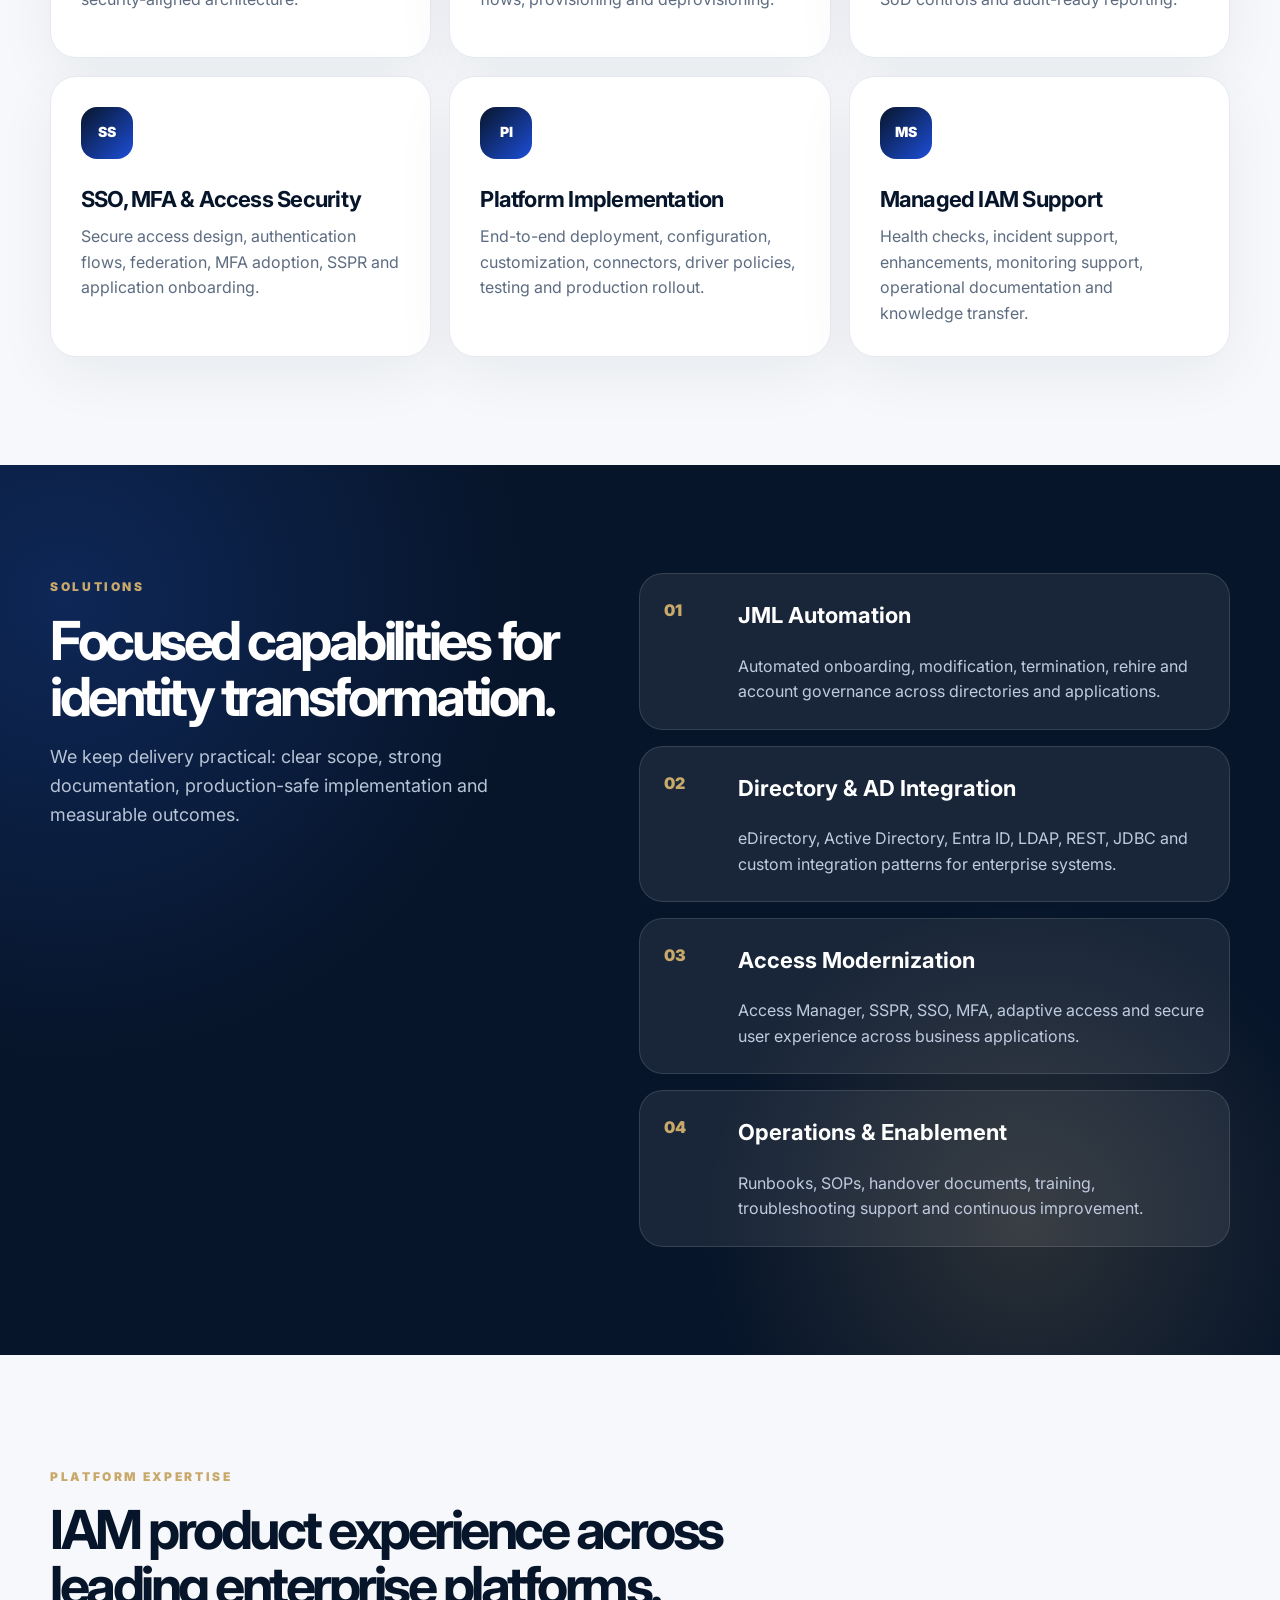
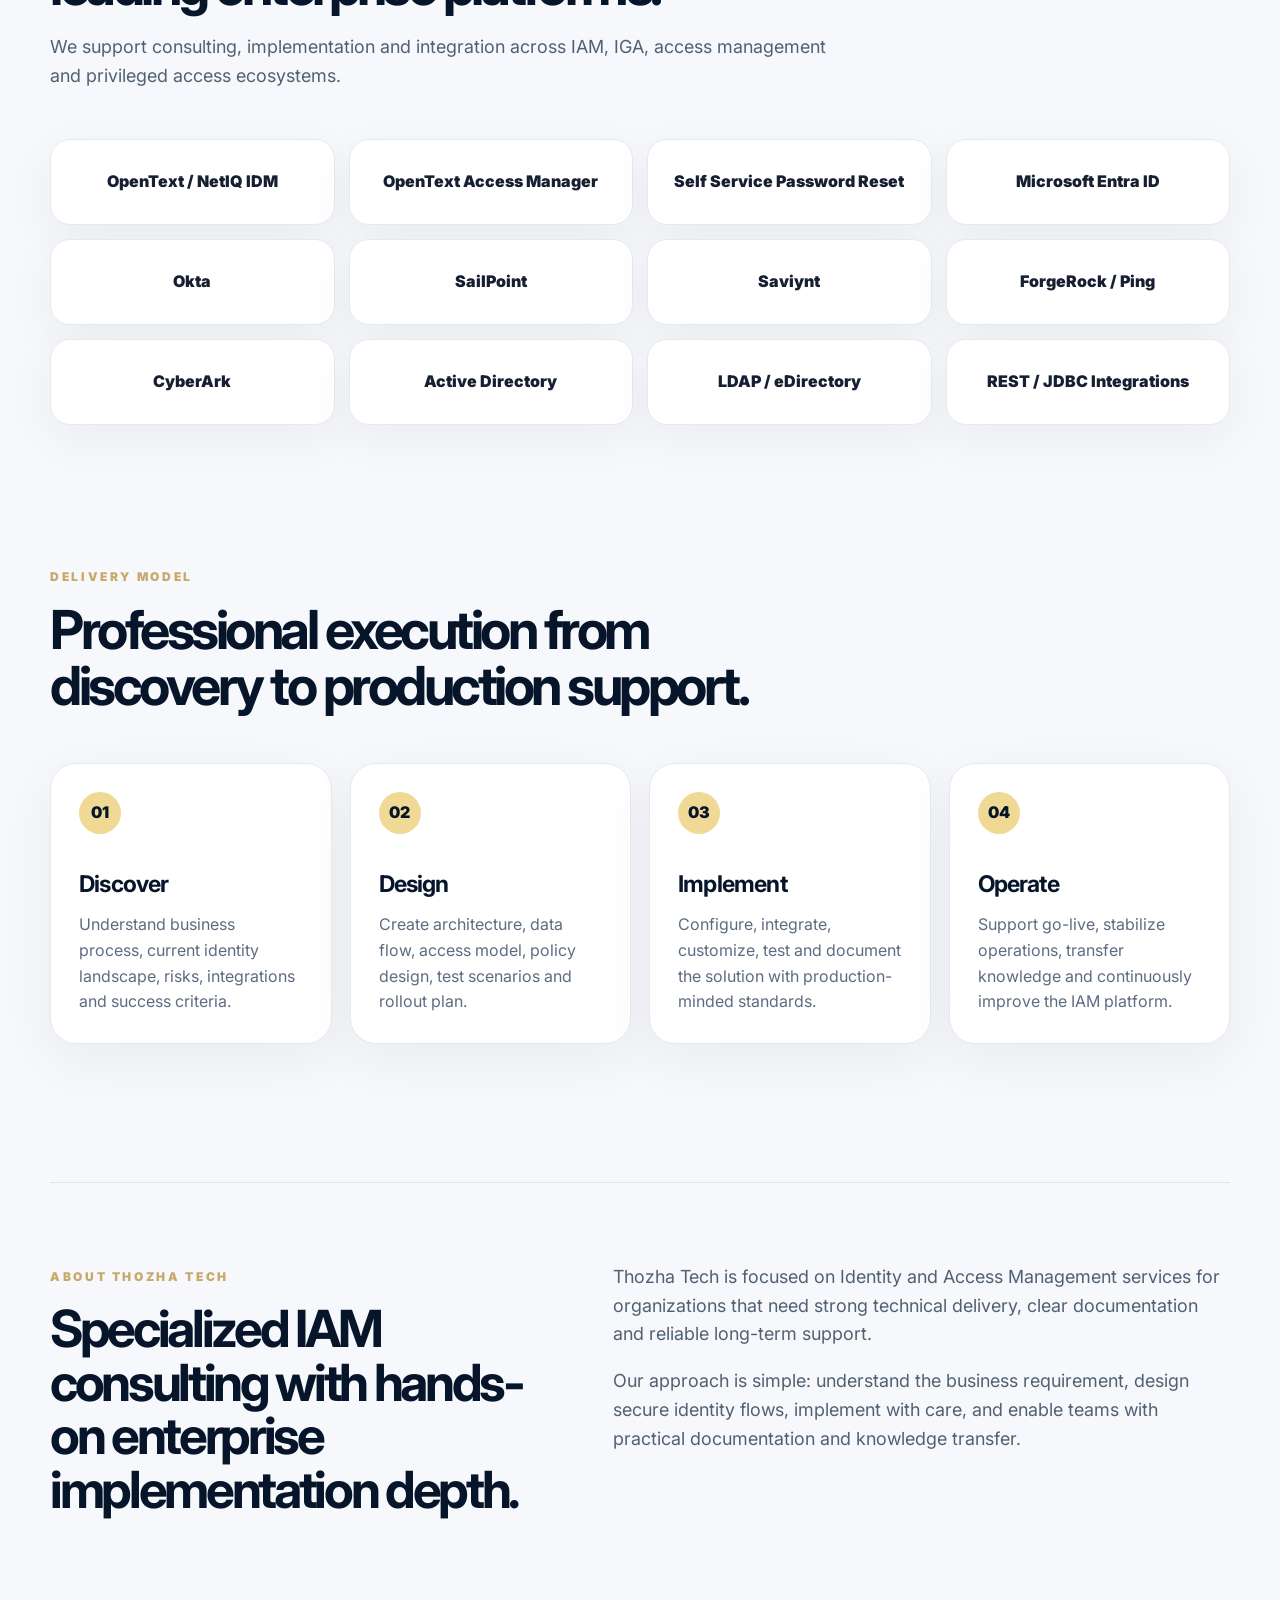
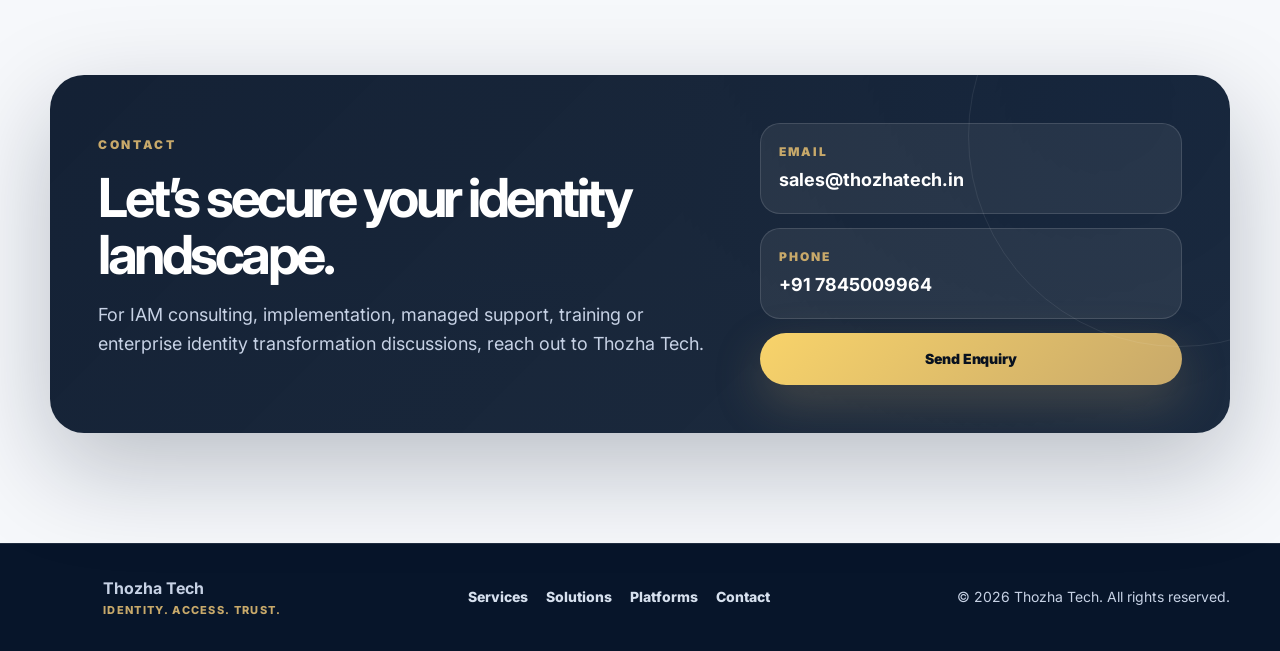
==== commit 70f8d82f: "Add files via upload" ====
--- a/index.html
+++ b/index.html
@@ -3,208 +3,300 @@
 <head>
   <meta charset="UTF-8" />
   <meta name="viewport" content="width=device-width, initial-scale=1.0" />
-
-  <title>Thozha Tech | Enterprise IAM Consulting, Implementation & Support</title>
-  <meta name="description" content="Thozha Tech provides enterprise IAM, IGA, PAM, SSO and MFA consulting, implementation, integration and support across NetIQ, SailPoint, Saviynt, Okta, ForgeRock, Microsoft Entra ID, CyberArk, Active Directory and REST APIs." />
-
-  <link rel="preconnect" href="https://fonts.googleapis.com">
-  <link rel="preconnect" href="https://fonts.gstatic.com" crossorigin>
-  <link href="https://fonts.googleapis.com/css2?family=Inter:wght@400;500;600;700;800;900&display=swap" rel="stylesheet">
-
+  <meta name="description" content="Thozha Tech delivers enterprise IAM consulting, implementation, integration and managed support across identity, access, governance and security platforms." />
+  <meta name="theme-color" content="#07152A" />
+  <title>Thozha Tech | Enterprise IAM Consulting</title>
+
+  <link rel="icon" type="image/svg+xml" href="assets/favicon.svg" />
+  <link rel="preconnect" href="https://fonts.googleapis.com" />
+  <link rel="preconnect" href="https://fonts.gstatic.com" crossorigin />
+  <link href="https://fonts.googleapis.com/css2?family=Inter:wght@400;500;600;700;800;900&display=swap" rel="stylesheet" />
   <link rel="stylesheet" href="style.css" />
 </head>
 <body>
-  <header class="site-header">
-    <div class="container nav-wrap">
-      <a class="brand" href="#home">
-        <span class="brand-mark">TT</span>
-        <span><strong>Thozha Tech</strong><small>Enterprise IAM Experts</small></span>
-      </a>
-
-      <button class="menu-toggle" id="menuToggle" aria-label="Open navigation"><span></span><span></span><span></span></button>
-
-      <nav class="nav" id="siteNav">
-        <a href="#services">Services</a>
-        <a href="#platforms">Platforms</a>
-        <a href="#delivery">Delivery</a>
-        <a href="#support">Support</a>
-        <a href="#training">Training</a>
-        <a href="login.html">Login</a>
-        <a class="nav-cta" href="#contact">Talk to Us</a>
-      </nav>
-    </div>
-  </header>
-
-  <main>
-    <section id="home" class="hero">
-      <div class="hero-grid-bg"></div>
-      <div class="container hero-layout">
-        <div class="hero-copy">
-          <div class="eyebrow"><span></span> IAM • IGA • PAM • SSO • MFA • Identity Automation</div>
-          <h1>Enterprise IAM consulting, implementation and support for every identity platform.</h1>
-          <p class="hero-lead">
-            Thozha Tech helps organizations modernize identity security with expert consulting,
-            end-to-end implementation, application onboarding, integrations, migrations,
-            governance, automation and production support.
-          </p>
-          <div class="hero-actions">
-            <a href="#contact" class="btn btn-primary">Request IAM Consultation</a>
-            <a href="#services" class="btn btn-secondary">View Capabilities</a>
-          </div>
-          <div class="hero-metrics">
-            <div><strong>IAM</strong><span>Consulting & Strategy</span></div>
-            <div><strong>IGA</strong><span>Governance & Reviews</span></div>
-            <div><strong>SSO</strong><span>Access & MFA</span></div>
-          </div>
-        </div>
-
-        <aside class="hero-panel">
-          <div class="panel-top"><span class="pulse"></span><strong>Identity Security Operating Model</strong></div>
-          <div class="identity-stack">
-            <div class="stack-row"><span>01</span><div><strong>Identity Sources</strong><p>HR, contractors, partners, vendors, students, customers</p></div></div>
-            <div class="connector"></div>
-            <div class="stack-row active"><span>02</span><div><strong>IAM / IGA / PAM Layer</strong><p>Policies, workflows, governance, roles, access controls</p></div></div>
-            <div class="connector"></div>
-            <div class="stack-row"><span>03</span><div><strong>Enterprise Access</strong><p>AD, Entra ID, SaaS apps, cloud, databases, APIs</p></div></div>
-          </div>
-          <div class="security-tags"><span>Zero Trust Ready</span><span>Audit Friendly</span><span>Automation First</span></div>
-        </aside>
+  <div class="site-shell">
+    <header class="site-header" id="top">
+      <div class="container nav-wrap">
+        <a class="brand" href="#top" aria-label="Thozha Tech home">
+          <img src="assets/logo-mark.svg" alt="" class="brand-mark" />
+          <span>
+            <strong>Thozha Tech</strong>
+            <small>Identity. Access. Trust.</small>
+          </span>
+        </a>
+
+        <button class="menu-toggle" id="menuToggle" aria-label="Open navigation" aria-expanded="false">
+          <span></span><span></span><span></span>
+        </button>
+
+        <nav class="nav" id="siteNav">
+          <a href="#services">Services</a>
+          <a href="#solutions">Solutions</a>
+          <a href="#platforms">Platforms</a>
+          <a href="#delivery">Delivery</a>
+          <a href="#about">About</a>
+          <a class="nav-cta" href="#contact">Contact Us</a>
+        </nav>
       </div>
-    </section>
-
-    <section class="platform-ribbon" id="platforms">
-      <div class="container ribbon-wrap">
-        <span>NetIQ</span><span>SailPoint</span><span>Saviynt</span><span>Okta</span><span>ForgeRock</span><span>Microsoft Entra ID</span><span>CyberArk</span><span>Active Directory</span>
+    </header>
+
+    <main>
+      <section class="hero">
+        <div class="hero-glow hero-glow-one"></div>
+        <div class="hero-glow hero-glow-two"></div>
+        <div class="container hero-grid">
+          <div class="hero-copy reveal">
+            <div class="eyebrow"><span></span> Enterprise IAM Consulting</div>
+            <h1>Secure identities. Govern access. Transform trust.</h1>
+            <p class="hero-lead">
+              Thozha Tech helps organizations design, implement and operate modern Identity and Access Management ecosystems with enterprise-grade reliability.
+            </p>
+            <div class="hero-actions">
+              <a class="btn btn-primary" href="#contact">Start a Conversation</a>
+              <a class="btn btn-secondary" href="#services">Explore Services</a>
+            </div>
+            <div class="hero-proof">
+              <div><strong>IAM</strong><small>Consulting</small></div>
+              <div><strong>IGA</strong><small>Governance</small></div>
+              <div><strong>SSO</strong><small>Access</small></div>
+              <div><strong>PAM</strong><small>Security</small></div>
+            </div>
+          </div>
+
+          <div class="hero-card reveal delay-1" aria-label="Identity security capability card">
+            <div class="card-top">
+              <img src="assets/logo-mark.svg" alt="" />
+              <span>Thozha Tech</span>
+            </div>
+            <div class="security-orbit">
+              <div class="shield">
+                <span class="lock"></span>
+              </div>
+              <span class="node n1"></span>
+              <span class="node n2"></span>
+              <span class="node n3"></span>
+              <span class="node n4"></span>
+              <span class="orbit o1"></span>
+              <span class="orbit o2"></span>
+            </div>
+            <div class="metric-grid">
+              <div><small>Focus</small><strong>Identity Lifecycle</strong></div>
+              <div><small>Control</small><strong>Access Governance</strong></div>
+              <div><small>Enablement</small><strong>SSO / MFA</strong></div>
+              <div><small>Operations</small><strong>Managed Support</strong></div>
+            </div>
+          </div>
+        </div>
+      </section>
+
+      <section class="trust-strip">
+        <div class="container trust-grid">
+          <span>Built for enterprise IAM programs</span>
+          <span>Implementation-ready approach</span>
+          <span>Secure-by-design delivery</span>
+          <span>India-based, global-ready support</span>
+        </div>
+      </section>
+
+      <section class="section" id="services">
+        <div class="container">
+          <div class="section-heading reveal">
+            <p class="kicker">Services</p>
+            <h2>Complete identity services for growing enterprises.</h2>
+            <p>
+              From architecture and implementation to operations and support, we help customers build practical IAM foundations that scale.
+            </p>
+          </div>
+
+          <div class="service-grid">
+            <article class="service-card reveal">
+              <div class="icon">ID</div>
+              <h3>IAM Strategy & Architecture</h3>
+              <p>Assessment, roadmap, solution design, integration patterns, operating model and security-aligned architecture.</p>
+            </article>
+            <article class="service-card reveal delay-1">
+              <div class="icon">LC</div>
+              <h3>Identity Lifecycle Management</h3>
+              <p>Joiner, mover, leaver processes, HR integration, workflow forms, approval flows, provisioning and deprovisioning.</p>
+            </article>
+            <article class="service-card reveal delay-2">
+              <div class="icon">AG</div>
+              <h3>Access Governance</h3>
+              <p>Role models, access reviews, certifications, entitlement governance, SoD controls and audit-ready reporting.</p>
+            </article>
+            <article class="service-card reveal">
+              <div class="icon">SS</div>
+              <h3>SSO, MFA & Access Security</h3>
+              <p>Secure access design, authentication flows, federation, MFA adoption, SSPR and application onboarding.</p>
+            </article>
+            <article class="service-card reveal delay-1">
+              <div class="icon">PI</div>
+              <h3>Platform Implementation</h3>
+              <p>End-to-end deployment, configuration, customization, connectors, driver policies, testing and production rollout.</p>
+            </article>
+            <article class="service-card reveal delay-2">
+              <div class="icon">MS</div>
+              <h3>Managed IAM Support</h3>
+              <p>Health checks, incident support, enhancements, monitoring support, operational documentation and knowledge transfer.</p>
+            </article>
+          </div>
+        </div>
+      </section>
+
+      <section class="section dark-panel" id="solutions">
+        <div class="container split">
+          <div class="section-heading light reveal">
+            <p class="kicker">Solutions</p>
+            <h2>Focused capabilities for identity transformation.</h2>
+            <p>
+              We keep delivery practical: clear scope, strong documentation, production-safe implementation and measurable outcomes.
+            </p>
+          </div>
+
+          <div class="solution-list reveal delay-1">
+            <div>
+              <span>01</span>
+              <h3>JML Automation</h3>
+              <p>Automated onboarding, modification, termination, rehire and account governance across directories and applications.</p>
+            </div>
+            <div>
+              <span>02</span>
+              <h3>Directory & AD Integration</h3>
+              <p>eDirectory, Active Directory, Entra ID, LDAP, REST, JDBC and custom integration patterns for enterprise systems.</p>
+            </div>
+            <div>
+              <span>03</span>
+              <h3>Access Modernization</h3>
+              <p>Access Manager, SSPR, SSO, MFA, adaptive access and secure user experience across business applications.</p>
+            </div>
+            <div>
+              <span>04</span>
+              <h3>Operations & Enablement</h3>
+              <p>Runbooks, SOPs, handover documents, training, troubleshooting support and continuous improvement.</p>
+            </div>
+          </div>
+        </div>
+      </section>
+
+      <section class="section" id="platforms">
+        <div class="container">
+          <div class="section-heading reveal">
+            <p class="kicker">Platform Expertise</p>
+            <h2>IAM product experience across leading enterprise platforms.</h2>
+            <p>
+              We support consulting, implementation and integration across IAM, IGA, access management and privileged access ecosystems.
+            </p>
+          </div>
+
+          <div class="platform-grid reveal">
+            <div>OpenText / NetIQ IDM</div>
+            <div>OpenText Access Manager</div>
+            <div>Self Service Password Reset</div>
+            <div>Microsoft Entra ID</div>
+            <div>Okta</div>
+            <div>SailPoint</div>
+            <div>Saviynt</div>
+            <div>ForgeRock / Ping</div>
+            <div>CyberArk</div>
+            <div>Active Directory</div>
+            <div>LDAP / eDirectory</div>
+            <div>REST / JDBC Integrations</div>
+          </div>
+        </div>
+      </section>
+
+      <section class="section delivery" id="delivery">
+        <div class="container">
+          <div class="section-heading reveal">
+            <p class="kicker">Delivery Model</p>
+            <h2>Professional execution from discovery to production support.</h2>
+          </div>
+
+          <div class="timeline">
+            <div class="timeline-item reveal">
+              <span>01</span>
+              <h3>Discover</h3>
+              <p>Understand business process, current identity landscape, risks, integrations and success criteria.</p>
+            </div>
+            <div class="timeline-item reveal delay-1">
+              <span>02</span>
+              <h3>Design</h3>
+              <p>Create architecture, data flow, access model, policy design, test scenarios and rollout plan.</p>
+            </div>
+            <div class="timeline-item reveal delay-2">
+              <span>03</span>
+              <h3>Implement</h3>
+              <p>Configure, integrate, customize, test and document the solution with production-minded standards.</p>
+            </div>
+            <div class="timeline-item reveal delay-3">
+              <span>04</span>
+              <h3>Operate</h3>
+              <p>Support go-live, stabilize operations, transfer knowledge and continuously improve the IAM platform.</p>
+            </div>
+          </div>
+        </div>
+      </section>
+
+      <section class="section about" id="about">
+        <div class="container about-grid">
+          <div class="reveal">
+            <p class="kicker">About Thozha Tech</p>
+            <h2>Specialized IAM consulting with hands-on enterprise implementation depth.</h2>
+          </div>
+          <div class="about-copy reveal delay-1">
+            <p>
+              Thozha Tech is focused on Identity and Access Management services for organizations that need strong technical delivery, clear documentation and reliable long-term support.
+            </p>
+            <p>
+              Our approach is simple: understand the business requirement, design secure identity flows, implement with care, and enable teams with practical documentation and knowledge transfer.
+            </p>
+          </div>
+        </div>
+      </section>
+
+      <section class="contact-section" id="contact">
+        <div class="container contact-card reveal">
+          <div>
+            <p class="kicker">Contact</p>
+            <h2>Let’s secure your identity landscape.</h2>
+            <p>
+              For IAM consulting, implementation, managed support, training or enterprise identity transformation discussions, reach out to Thozha Tech.
+            </p>
+          </div>
+          <div class="contact-actions">
+            <a class="contact-line" href="mailto:sales@thozhatech.in">
+              <span>Email</span>
+              <strong>sales@thozhatech.in</strong>
+            </a>
+            <a class="contact-line" href="tel:+917845009964">
+              <span>Phone</span>
+              <strong>+91 7845009964</strong>
+            </a>
+            <a class="btn btn-primary" href="mailto:sales@thozhatech.in?subject=IAM%20Consulting%20Enquiry%20-%20Thozha%20Tech">Send Enquiry</a>
+          </div>
+        </div>
+      </section>
+    </main>
+
+    <footer class="site-footer">
+      <div class="container footer-grid">
+        <div class="footer-brand">
+          <img src="assets/logo-mark.svg" alt="" />
+          <div>
+            <strong>Thozha Tech</strong>
+            <small>Identity. Access. Trust.</small>
+          </div>
+        </div>
+        <div class="footer-links">
+          <a href="#services">Services</a>
+          <a href="#solutions">Solutions</a>
+          <a href="#platforms">Platforms</a>
+          <a href="#contact">Contact</a>
+        </div>
+        <p>© <span id="year"></span> Thozha Tech. All rights reserved.</p>
       </div>
-    </section>
-
-    <section id="services" class="section">
-      <div class="container">
-        <div class="section-heading">
-          <span>What We Do</span>
-          <h2>Complete IAM services from assessment to production support.</h2>
-          <p>We work across identity lifecycle, governance, access management, privileged access, directories, cloud identity, application integrations and operational support.</p>
-        </div>
-
-        <div class="service-grid">
-          <article class="service-card featured"><div class="service-no">01</div><h3>IAM Consulting & Roadmap</h3><p>Identity maturity assessment, platform selection, target architecture, operating model, migration strategy and implementation roadmap.</p></article>
-          <article class="service-card"><div class="service-no">02</div><h3>IAM Implementation</h3><p>Identity lifecycle, provisioning, deprovisioning, workflows, policies, approvals, reconciliation and production rollout.</p></article>
-          <article class="service-card"><div class="service-no">03</div><h3>IGA & Access Governance</h3><p>Access reviews, certifications, role governance, SoD controls, entitlement cleanup, orphan account handling and audit reporting.</p></article>
-          <article class="service-card"><div class="service-no">04</div><h3>SSO, MFA & Access Management</h3><p>SSO, MFA, federation, app onboarding, conditional access, access policies and secure authentication journeys.</p></article>
-          <article class="service-card"><div class="service-no">05</div><h3>PAM & Privileged Access</h3><p>Privileged account governance, vault integration, access request workflows, service account lifecycle and privileged controls.</p></article>
-          <article class="service-card"><div class="service-no">06</div><h3>Integration & Automation</h3><p>HR integration, AD, Entra ID, LDAP, JDBC, REST, SOAP, SCIM, Graph API, SaaS apps and custom connectors.</p></article>
-          <article class="service-card"><div class="service-no">07</div><h3>Client Portal</h3><p>Secure customer login with Google/email authentication, dashboard, project status, support requests and training access.</p></article>
-        </div>
-      </div>
-    </section>
-
-    <section class="section dark-section">
-      <div class="container split">
-        <div>
-          <span class="section-kicker">Platform Coverage</span>
-          <h2>Specialized across leading IAM, IGA and access platforms.</h2>
-          <p>We support product implementation, integrations, upgrades, migrations, enhancements, troubleshooting and operations across enterprise identity ecosystems.</p>
-        </div>
-        <div class="platform-grid">
-          <div><strong>NetIQ / OpenText</strong><span>IDM, eDirectory, Access Manager, SSPR</span></div>
-          <div><strong>SailPoint</strong><span>IdentityIQ, IdentityNow, governance and certifications</span></div>
-          <div><strong>Saviynt</strong><span>IGA, access requests, campaigns and compliance</span></div>
-          <div><strong>Okta</strong><span>SSO, MFA, lifecycle management and app onboarding</span></div>
-          <div><strong>ForgeRock / Ping</strong><span>AM, IDM, DS, journeys, federation and CIAM</span></div>
-          <div><strong>Microsoft Entra ID</strong><span>Cloud identity, conditional access, groups and Graph API</span></div>
-          <div><strong>CyberArk</strong><span>PAM, privileged account lifecycle and vault integrations</span></div>
-          <div><strong>Directories & Apps</strong><span>AD, LDAP, HR systems, SaaS, databases and APIs</span></div>
-        </div>
-      </div>
-    </section>
-
-    <section id="delivery" class="section">
-      <div class="container">
-        <div class="section-heading center"><span>Delivery Approach</span><h2>A structured implementation model built for enterprise success.</h2></div>
-        <div class="timeline">
-          <div><span>01</span><h3>Assess</h3><p>Review current identity landscape, apps, access risks, pain points and priorities.</p></div>
-          <div><span>02</span><h3>Design</h3><p>Prepare architecture, data model, access model, workflows, integrations and controls.</p></div>
-          <div><span>03</span><h3>Implement</h3><p>Build connectors, policies, roles, workflows, SSO integrations and automations.</p></div>
-          <div><span>04</span><h3>Operate</h3><p>Stabilize production, monitor issues, support operations and continuously improve.</p></div>
-        </div>
-      </div>
-    </section>
-
-    <section id="support" class="section support-section">
-      <div class="container support-card">
-        <div>
-          <span class="section-kicker">Managed Support</span>
-          <h2>Reliable IAM production support when identity operations matter most.</h2>
-          <p>We help IT and security teams handle incidents, change requests, connector failures, sync issues, access problems, audit findings, upgrades and platform enhancements.</p>
-        </div>
-        <div class="support-list">
-          <div>Incident analysis and RCA</div>
-          <div>Connector and workflow troubleshooting</div>
-          <div>Access request and approval issue resolution</div>
-          <div>Audit, certification and reconciliation support</div>
-          <div>Performance tuning and production stabilization</div>
-          <div>Migration, upgrade and enhancement assistance</div>
-        </div>
-      </div>
-    </section>
-
-    <section id="training" class="section">
-      <div class="container training-layout">
-        <div>
-          <span class="section-kicker">Training & Enablement</span>
-          <h2>Practical IAM training for engineers, administrators and support teams.</h2>
-          <p>Training programs are designed around real project scenarios, product concepts, implementation tasks, integration patterns, troubleshooting and operational best practices.</p>
-        </div>
-        <ul class="check-list">
-          <li>IAM fundamentals and enterprise identity lifecycle</li>
-          <li>IAM / IGA product implementation concepts</li>
-          <li>SSO, MFA, federation and application onboarding</li>
-          <li>AD, Entra ID, REST API and HR integrations</li>
-          <li>Access reviews, governance, roles and audit readiness</li>
-          <li>Production troubleshooting and support procedures</li>
-        </ul>
-      </div>
-    </section>
-
-    <section class="section industries">
-      <div class="container">
-        <div class="section-heading"><span>Use Cases</span><h2>Built for real enterprise identity problems.</h2></div>
-        <div class="usecase-grid">
-          <div>Joiner, Mover, Leaver automation</div>
-          <div>Contractor and vendor lifecycle</div>
-          <div>Application onboarding to SSO</div>
-          <div>Role-based and birthright access</div>
-          <div>Access review campaigns</div>
-          <div>Orphan and dormant account cleanup</div>
-          <div>Privileged and service account governance</div>
-          <div>Cloud identity and SaaS provisioning</div>
-        </div>
-      </div>
-    </section>
-
-    <section id="contact" class="section contact-section">
-      <div class="container contact-card">
-        <div>
-          <span class="section-kicker">Let’s Talk</span>
-          <h2>Need IAM implementation, integration or production support?</h2>
-          <p>Speak to Thozha Tech for IAM consulting, platform implementation, product support, troubleshooting, training or managed identity operations.</p>
-        </div>
-        <div class="contact-box">
-          <a class="btn btn-primary full" href="mailto:contact@thozhatech.in">contact@thozhatech.in</a>
-          <a class="btn btn-secondary full" href="login.html">Client Portal Login</a>
-          <p>Serving clients from India. Remote delivery available globally.</p>
-        </div>
-      </div>
-    </section>
-  </main>
-
-  <footer class="footer">
-    <div class="container footer-layout">
-      <div><strong>Thozha Tech</strong><p>Enterprise IAM Consulting, Implementation & Support</p></div>
-      <div class="footer-links"><a href="#services">Services</a><a href="#platforms">Platforms</a><a href="#contact">Contact</a></div>
-      <p>© 2026 Thozha Tech. All rights reserved.</p>
-    </div>
-  </footer>
+    </footer>
+  </div>
 
   <script src="script.js"></script>
 </body>
--- a/style.css
+++ b/style.css
@@ -1 +1,919 @@
-:root{--ink:#08111f;--navy:#061527;--blue:#2563eb;--cyan:#38bdf8;--white:#fff;--text:#0f172a;--muted:#64748b;--soft:#f8fafc;--line:#e2e8f0;--green:#22c55e;--red:#ef4444;--radius:24px;--shadow:0 24px 70px rgba(15,23,42,.16)}*{box-sizing:border-box;margin:0;padding:0}html{scroll-behavior:smooth}body{font-family:Inter,Arial,sans-serif;color:var(--text);background:var(--soft);line-height:1.65}a{color:inherit}.container{width:min(1200px,calc(100% - 42px));margin:0 auto}.site-header{position:sticky;top:0;z-index:1000;background:rgba(6,21,39,.91);backdrop-filter:blur(18px);border-bottom:1px solid rgba(255,255,255,.08)}.nav-wrap{height:78px;display:flex;align-items:center;justify-content:space-between}.brand{display:flex;align-items:center;gap:13px;text-decoration:none;color:#fff}.brand-mark{width:46px;height:46px;border-radius:15px;display:grid;place-items:center;font-weight:900;background:linear-gradient(135deg,var(--blue),var(--cyan));box-shadow:0 16px 36px rgba(37,99,235,.35)}.brand strong{display:block;font-size:18px;line-height:1.1}.brand small{display:block;color:#cbd5e1;font-size:12px;margin-top:3px}.nav{display:flex;align-items:center;gap:25px}.nav a{color:#dbeafe;text-decoration:none;font-size:14px;font-weight:700}.nav a:hover{color:#fff}.nav-cta{background:#fff;color:var(--ink)!important;padding:10px 17px;border-radius:999px}.menu-toggle{display:none;border:0;background:transparent;cursor:pointer}.menu-toggle span{display:block;width:26px;height:2px;background:#fff;margin:6px 0}.hero{position:relative;overflow:hidden;color:#fff;padding:110px 0 84px;background:radial-gradient(circle at 14% 14%,rgba(56,189,248,.24),transparent 26%),radial-gradient(circle at 85% 10%,rgba(37,99,235,.32),transparent 29%),linear-gradient(135deg,#020617 0%,#082f49 42%,#0f172a 100%)}.hero-grid-bg{position:absolute;inset:0;background-image:linear-gradient(rgba(255,255,255,.045) 1px,transparent 1px),linear-gradient(90deg,rgba(255,255,255,.045) 1px,transparent 1px);background-size:52px 52px;mask-image:linear-gradient(to bottom,#000,transparent)}.hero-layout{position:relative;display:grid;grid-template-columns:1.08fr .92fr;gap:58px;align-items:center}.eyebrow{display:inline-flex;align-items:center;gap:10px;padding:9px 14px;border-radius:999px;background:rgba(255,255,255,.07);border:1px solid rgba(255,255,255,.13);color:#bae6fd;font-size:13px;font-weight:800;margin-bottom:24px}.eyebrow span,.pulse{width:9px;height:9px;border-radius:999px;background:var(--green);box-shadow:0 0 20px var(--green)}.hero h1{max-width:850px;font-size:clamp(42px,6vw,76px);line-height:.98;letter-spacing:-.06em;margin-bottom:26px}.hero-lead{max-width:790px;color:#cbd5e1;font-size:18px}.hero-actions{display:flex;gap:14px;flex-wrap:wrap;margin-top:34px}.btn{min-height:50px;display:inline-flex;align-items:center;justify-content:center;padding:13px 23px;border-radius:999px;text-decoration:none;font-weight:900;transition:.2s;border:0;cursor:pointer;font-family:inherit}.btn-primary{color:#fff;background:linear-gradient(135deg,var(--blue),var(--cyan));box-shadow:0 16px 35px rgba(37,99,235,.36)}.btn-primary:hover{transform:translateY(-2px);box-shadow:0 22px 45px rgba(37,99,235,.45)}.btn-secondary{color:#fff;background:rgba(255,255,255,.08);border:1px solid rgba(255,255,255,.15)}.btn-secondary:hover{background:rgba(255,255,255,.14)}.hero-metrics{display:flex;gap:14px;flex-wrap:wrap;margin-top:44px}.hero-metrics div{min-width:155px;padding:17px;border-radius:18px;background:rgba(255,255,255,.07);border:1px solid rgba(255,255,255,.11)}.hero-metrics strong{display:block;font-size:23px;line-height:1}.hero-metrics span{display:block;color:#cbd5e1;font-size:13px;margin-top:7px}.hero-panel{border-radius:30px;padding:22px;background:rgba(255,255,255,.09);border:1px solid rgba(255,255,255,.13);backdrop-filter:blur(18px);box-shadow:0 34px 100px rgba(0,0,0,.33)}.panel-top{display:flex;gap:10px;align-items:center;margin-bottom:18px}.identity-stack{background:#fff;color:var(--text);border-radius:24px;padding:28px}.stack-row{display:flex;gap:16px;align-items:flex-start}.stack-row span{width:43px;height:43px;flex:0 0 43px;border-radius:14px;display:grid;place-items:center;color:var(--blue);background:#eff6ff;font-weight:900}.stack-row.active span{color:#fff;background:linear-gradient(135deg,var(--blue),var(--cyan))}.stack-row strong{display:block;font-size:16px}.stack-row p{color:var(--muted);font-size:14px}.connector{width:2px;height:30px;background:var(--line);margin:9px 0 9px 21px}.security-tags{display:flex;gap:9px;flex-wrap:wrap;margin-top:17px}.security-tags span{color:#dbeafe;background:rgba(255,255,255,.08);border:1px solid rgba(255,255,255,.12);padding:8px 11px;border-radius:999px;font-size:12px;font-weight:800}.platform-ribbon{background:#fff;border-bottom:1px solid var(--line)}.ribbon-wrap{min-height:84px;display:flex;align-items:center;justify-content:center;gap:28px;flex-wrap:wrap}.ribbon-wrap span{color:#475569;font-size:14px;font-weight:900}.section{padding:94px 0}.section-heading{max-width:840px;margin-bottom:48px}.section-heading.center{text-align:center;margin-inline:auto}.section-heading span,.section-kicker{display:inline-block;color:var(--blue);font-size:13px;font-weight:900;letter-spacing:.13em;text-transform:uppercase;margin-bottom:13px}.section h2,.section-heading h2,.split h2,.support-card h2,.training-layout h2,.contact-card h2,.login-copy h1,.dashboard-title h1{font-size:clamp(32px,4.2vw,52px);line-height:1.06;letter-spacing:-.045em;margin-bottom:18px}.section-heading p,.split p,.support-card p,.training-layout p,.contact-card p,.login-copy p{color:var(--muted);font-size:17px}.service-grid{display:grid;grid-template-columns:repeat(3,1fr);gap:22px}.service-card{min-height:275px;background:#fff;border:1px solid var(--line);border-radius:var(--radius);padding:30px;box-shadow:0 12px 35px rgba(15,23,42,.06);transition:.25s}.service-card:hover{transform:translateY(-6px);box-shadow:var(--shadow)}.service-card.featured{background:radial-gradient(circle at top right,rgba(56,189,248,.15),transparent 38%),linear-gradient(135deg,#fff,#eff6ff)}.service-no{width:48px;height:48px;display:grid;place-items:center;color:var(--blue);background:#eff6ff;border-radius:16px;font-weight:900;margin-bottom:21px}.service-card h3{font-size:20px;margin-bottom:12px}.service-card p{color:var(--muted);font-size:15px}.dark-section{color:#fff;background:radial-gradient(circle at 20% 10%,rgba(56,189,248,.13),transparent 30%),linear-gradient(135deg,#020617,#0f172a)}.dark-section .section-kicker{color:#7dd3fc}.dark-section p{color:#cbd5e1}.split{display:grid;grid-template-columns:.82fr 1.18fr;gap:52px;align-items:start}.platform-grid{display:grid;grid-template-columns:repeat(2,1fr);gap:14px}.platform-grid div{padding:21px;border-radius:18px;background:rgba(255,255,255,.075);border:1px solid rgba(255,255,255,.11)}.platform-grid strong{display:block;font-size:17px;margin-bottom:6px}.platform-grid span{color:#cbd5e1;font-size:14px}.timeline{display:grid;grid-template-columns:repeat(4,1fr);gap:18px}.timeline div,.usecase-grid div{background:#fff;border:1px solid var(--line);border-radius:var(--radius);padding:28px;box-shadow:0 12px 35px rgba(15,23,42,.06)}.timeline span{width:42px;height:42px;display:grid;place-items:center;color:var(--blue);background:#eff6ff;border-radius:14px;font-weight:900;margin-bottom:18px}.timeline h3{font-size:20px;margin-bottom:8px}.timeline p{color:var(--muted);font-size:15px}.support-section{background:#eef6ff}.support-card,.training-layout,.contact-card{display:grid;grid-template-columns:1fr .9fr;gap:44px;align-items:center;background:#fff;border-radius:30px;padding:50px;box-shadow:var(--shadow)}.support-list{display:grid;gap:13px}.support-list div{padding:15px 16px;border-radius:15px;background:var(--soft);border:1px solid var(--line);color:#334155;font-weight:800}.check-list{list-style:none;display:grid;gap:14px}.check-list li{position:relative;padding-left:34px;color:#334155;font-weight:800}.check-list li:before{content:'✓';position:absolute;left:0;top:2px;width:23px;height:23px;display:grid;place-items:center;border-radius:50%;color:#15803d;background:#dcfce7;font-size:13px;font-weight:900}.industries{background:#fff}.usecase-grid{display:grid;grid-template-columns:repeat(4,1fr);gap:16px}.usecase-grid div{min-height:105px;color:#334155;font-weight:900;display:flex;align-items:center}.contact-card{color:#fff;background:radial-gradient(circle at top right,rgba(56,189,248,.18),transparent 34%),linear-gradient(135deg,var(--navy),#0f172a)}.contact-card p{color:#cbd5e1}.contact-box{display:grid;gap:14px}.contact-box .full{width:100%}.contact-box p{font-size:14px}.footer{color:#fff;background:#020617;padding:32px 0}.footer-layout{display:flex;align-items:center;justify-content:space-between;gap:22px;flex-wrap:wrap}.footer strong{display:block;font-size:18px}.footer p,.footer a{color:#94a3b8;font-size:14px}.footer-links{display:flex;gap:18px}.footer-links a{text-decoration:none;font-weight:800}.auth-page,.dashboard-page{min-height:calc(100vh - 78px);padding:70px 0;background:radial-gradient(circle at 18% 18%,rgba(56,189,248,.16),transparent 30%),radial-gradient(circle at 82% 15%,rgba(37,99,235,.18),transparent 32%),linear-gradient(135deg,#020617 0%,#082f49 48%,#0f172a 100%)}.login-layout{display:grid;grid-template-columns:1fr 460px;gap:54px;align-items:center;color:#fff}.login-copy p{color:#cbd5e1}.login-highlights{display:grid;grid-template-columns:repeat(2,1fr);gap:14px;margin-top:34px}.login-highlights div{padding:17px;border-radius:18px;background:rgba(255,255,255,.08);border:1px solid rgba(255,255,255,.12);font-weight:800;color:#e0f2fe}.login-card,.portal-card{background:#fff;color:var(--text);border-radius:30px;padding:34px;box-shadow:0 34px 100px rgba(0,0,0,.35)}.login-card h2{font-size:28px;letter-spacing:-.03em;margin-bottom:8px}.login-note{color:var(--muted);margin-bottom:22px;font-size:14px}.google-btn{width:100%;height:50px;border:1px solid var(--line);background:#fff;border-radius:999px;font-weight:900;cursor:pointer;margin-bottom:16px}.divider{display:flex;align-items:center;gap:12px;color:#94a3b8;font-size:13px;font-weight:800;margin:16px 0}.divider:before,.divider:after{content:'';height:1px;background:var(--line);flex:1}.form-group{margin-bottom:15px}.form-group label{display:block;font-weight:800;margin-bottom:7px;font-size:14px}.form-group input{width:100%;height:48px;border:1px solid var(--line);border-radius:14px;padding:0 14px;font:inherit;outline:none;background:#f8fafc}.form-group input:focus{border-color:var(--blue);box-shadow:0 0 0 4px rgba(37,99,235,.12);background:#fff}.auth-tabs{display:grid;grid-template-columns:1fr 1fr;gap:8px;margin-bottom:18px}.auth-tab{height:42px;border:1px solid var(--line);background:#f8fafc;border-radius:999px;font-weight:900;cursor:pointer}.auth-tab.active{background:#eff6ff;color:#1d4ed8;border-color:#bfdbfe}.password-row{position:relative}.password-row button{position:absolute;right:8px;top:8px;height:32px;border:0;border-radius:10px;padding:0 10px;background:#e0f2fe;color:#075985;font-weight:800;cursor:pointer}.login-submit{width:100%;margin-top:7px}.login-links{display:flex;justify-content:space-between;gap:12px;margin-top:18px;font-size:14px}.login-links a{color:var(--blue);font-weight:800;text-decoration:none}.login-message{display:none;margin-top:18px;padding:13px;border-radius:14px;background:#eff6ff;color:#1d4ed8;font-weight:700;font-size:14px}.login-message.show{display:block}.error{background:#fef2f2;color:#b91c1c}.success{background:#ecfdf5;color:#047857}.dashboard-wrap{display:grid;gap:22px}.dashboard-title{color:#fff;display:flex;justify-content:space-between;gap:20px;align-items:flex-start;flex-wrap:wrap}.dashboard-title p{color:#cbd5e1}.logout-btn{border:1px solid rgba(255,255,255,.18);background:rgba(255,255,255,.08);color:#fff}.dash-grid{display:grid;grid-template-columns:repeat(3,1fr);gap:18px}.dash-card{background:#fff;border-radius:24px;padding:24px;box-shadow:0 20px 60px rgba(0,0,0,.18)}.dash-card h3{margin-bottom:10px}.dash-card p,.dash-card li{color:#64748b}.dash-card ul{padding-left:18px}.profile-line{font-weight:900;color:#1d4ed8;margin-top:8px}.loading{color:#fff;font-weight:900}@media(max-width:1020px){.hero-layout,.split,.support-card,.training-layout,.contact-card,.login-layout{grid-template-columns:1fr}.service-grid,.platform-grid,.dash-grid{grid-template-columns:repeat(2,1fr)}.timeline,.usecase-grid{grid-template-columns:repeat(2,1fr)}}@media(max-width:760px){.container{width:min(100% - 28px,1200px)}.menu-toggle{display:block}.nav{position:absolute;left:14px;right:14px;top:84px;display:none;flex-direction:column;align-items:stretch;gap:0;padding:12px;border-radius:18px;background:#0f172a;border:1px solid rgba(255,255,255,.1)}.nav.open{display:flex}.nav a{padding:12px}.nav-cta{text-align:center;margin-top:8px}.hero{padding:72px 0 58px}.service-grid,.platform-grid,.timeline,.usecase-grid,.dash-grid,.login-highlights{grid-template-columns:1fr}.support-card,.training-layout,.contact-card,.login-card{padding:30px}.footer-layout{display:block}.footer-links{margin:16px 0}}+:root {
+  --bg: #061121;
+  --bg-2: #0A1A2F;
+  --panel: rgba(255,255,255,0.075);
+  --panel-strong: rgba(255,255,255,0.12);
+  --text: #F8FAFC;
+  --muted: #A7B4C7;
+  --muted-2: #718096;
+  --line: rgba(255,255,255,0.14);
+  --gold: #C8A96A;
+  --gold-2: #F8D36A;
+  --blue: #2563EB;
+  --cyan: #34D3FF;
+  --white: #FFFFFF;
+  --light: #F5F8FC;
+  --ink: #07152A;
+  --shadow: 0 30px 100px rgba(2, 6, 23, 0.35);
+  --radius-xl: 30px;
+  --radius-lg: 22px;
+  --radius-md: 16px;
+  --max: 1180px;
+}
+
+* {
+  box-sizing: border-box;
+}
+
+html {
+  scroll-behavior: smooth;
+}
+
+body {
+  margin: 0;
+  font-family: Inter, system-ui, -apple-system, BlinkMacSystemFont, "Segoe UI", sans-serif;
+  background: var(--bg);
+  color: var(--text);
+  line-height: 1.6;
+}
+
+a {
+  color: inherit;
+  text-decoration: none;
+}
+
+img {
+  max-width: 100%;
+}
+
+.container {
+  width: min(var(--max), calc(100% - 40px));
+  margin: 0 auto;
+}
+
+.site-shell {
+  overflow: hidden;
+  background:
+    radial-gradient(circle at 15% 12%, rgba(37, 99, 235, .32), transparent 30%),
+    radial-gradient(circle at 85% 4%, rgba(200, 169, 106, .20), transparent 22%),
+    linear-gradient(180deg, #061121 0%, #08172A 38%, #F6F8FB 38%, #F6F8FB 100%);
+}
+
+.site-header {
+  position: sticky;
+  top: 0;
+  z-index: 100;
+  backdrop-filter: blur(18px);
+  background: rgba(6, 17, 33, 0.78);
+  border-bottom: 1px solid rgba(255,255,255,.10);
+}
+
+.nav-wrap {
+  min-height: 82px;
+  display: flex;
+  align-items: center;
+  justify-content: space-between;
+  gap: 28px;
+}
+
+.brand {
+  display: inline-flex;
+  align-items: center;
+  gap: 12px;
+  min-width: max-content;
+}
+
+.brand-mark {
+  width: 46px;
+  height: 46px;
+  border-radius: 13px;
+  box-shadow: 0 18px 40px rgba(37,99,235,.25);
+}
+
+.brand strong {
+  display: block;
+  font-size: 20px;
+  letter-spacing: -0.04em;
+  line-height: 1.1;
+}
+
+.brand small {
+  display: block;
+  color: var(--gold);
+  font-size: 11px;
+  font-weight: 700;
+  letter-spacing: .18em;
+  text-transform: uppercase;
+  margin-top: 4px;
+}
+
+.nav {
+  display: flex;
+  align-items: center;
+  gap: 7px;
+}
+
+.nav a {
+  color: #DCE7F7;
+  font-size: 14px;
+  font-weight: 700;
+  padding: 10px 13px;
+  border-radius: 999px;
+  transition: .25s ease;
+}
+
+.nav a:hover {
+  background: rgba(255,255,255,.09);
+  color: var(--white);
+}
+
+.nav .nav-cta {
+  border: 1px solid rgba(200,169,106,.6);
+  color: var(--gold-2);
+  margin-left: 8px;
+  padding-inline: 18px;
+}
+
+.menu-toggle {
+  display: none;
+  width: 44px;
+  height: 44px;
+  border: 1px solid rgba(255,255,255,.16);
+  background: rgba(255,255,255,.06);
+  border-radius: 12px;
+  padding: 10px;
+  cursor: pointer;
+}
+
+.menu-toggle span {
+  display: block;
+  height: 2px;
+  background: #fff;
+  margin: 5px 0;
+  border-radius: 999px;
+}
+
+.hero {
+  position: relative;
+  padding: 105px 0 78px;
+}
+
+.hero-grid {
+  display: grid;
+  grid-template-columns: minmax(0, 1.04fr) minmax(360px, .76fr);
+  gap: 56px;
+  align-items: center;
+}
+
+.eyebrow,
+.kicker {
+  display: inline-flex;
+  align-items: center;
+  gap: 10px;
+  color: var(--gold);
+  font-size: 12px;
+  font-weight: 900;
+  letter-spacing: .22em;
+  text-transform: uppercase;
+  margin: 0 0 16px;
+}
+
+.eyebrow span {
+  width: 40px;
+  height: 2px;
+  background: linear-gradient(90deg, var(--gold), transparent);
+  border-radius: 999px;
+}
+
+.hero h1 {
+  font-size: clamp(48px, 6vw, 84px);
+  line-height: .98;
+  letter-spacing: -0.075em;
+  margin: 0;
+  max-width: 860px;
+}
+
+.hero-lead {
+  color: #D6E0EE;
+  font-size: clamp(17px, 2vw, 21px);
+  max-width: 690px;
+  margin: 26px 0 0;
+}
+
+.hero-actions {
+  display: flex;
+  flex-wrap: wrap;
+  gap: 14px;
+  margin-top: 36px;
+}
+
+.btn {
+  display: inline-flex;
+  align-items: center;
+  justify-content: center;
+  min-height: 52px;
+  padding: 14px 22px;
+  border-radius: 999px;
+  font-weight: 900;
+  font-size: 14px;
+  letter-spacing: -0.01em;
+  transition: .25s ease;
+}
+
+.btn-primary {
+  color: #08111F;
+  background: linear-gradient(135deg, var(--gold-2), var(--gold));
+  box-shadow: 0 18px 48px rgba(200,169,106,.25);
+}
+
+.btn-primary:hover {
+  transform: translateY(-2px);
+  box-shadow: 0 22px 58px rgba(200,169,106,.33);
+}
+
+.btn-secondary {
+  color: #F8FAFC;
+  border: 1px solid rgba(255,255,255,.16);
+  background: rgba(255,255,255,.06);
+}
+
+.btn-secondary:hover {
+  background: rgba(255,255,255,.1);
+  transform: translateY(-2px);
+}
+
+.hero-proof {
+  display: grid;
+  grid-template-columns: repeat(4, minmax(80px, 1fr));
+  gap: 12px;
+  max-width: 620px;
+  margin-top: 36px;
+}
+
+.hero-proof div {
+  border: 1px solid rgba(255,255,255,.12);
+  background: rgba(255,255,255,.06);
+  border-radius: 18px;
+  padding: 16px;
+}
+
+.hero-proof strong,
+.hero-proof small {
+  display: block;
+}
+
+.hero-proof strong {
+  font-size: 22px;
+  letter-spacing: -.03em;
+}
+
+.hero-proof small {
+  color: var(--muted);
+  font-size: 12px;
+  font-weight: 700;
+  margin-top: 2px;
+}
+
+.hero-card {
+  position: relative;
+  min-height: 650px;
+  border: 1px solid rgba(255,255,255,.14);
+  background:
+    linear-gradient(180deg, rgba(255,255,255,.12), rgba(255,255,255,.045)),
+    radial-gradient(circle at 50% 40%, rgba(37,99,235,.36), transparent 42%);
+  box-shadow: var(--shadow);
+  border-radius: var(--radius-xl);
+  padding: 28px;
+  overflow: hidden;
+}
+
+.hero-card::before {
+  content: "";
+  position: absolute;
+  inset: -35% -50% auto auto;
+  width: 520px;
+  height: 520px;
+  background: radial-gradient(circle, rgba(52,211,255,.22), transparent 70%);
+  pointer-events: none;
+}
+
+.card-top {
+  display: flex;
+  align-items: center;
+  gap: 12px;
+  font-weight: 900;
+}
+
+.card-top img {
+  width: 44px;
+  height: 44px;
+  border-radius: 13px;
+}
+
+.security-orbit {
+  position: relative;
+  height: 355px;
+  margin: 36px 0 18px;
+  display: grid;
+  place-items: center;
+}
+
+.shield {
+  width: 180px;
+  height: 210px;
+  border: 2px solid rgba(52,211,255,.75);
+  clip-path: polygon(50% 0%, 92% 18%, 86% 73%, 50% 100%, 14% 73%, 8% 18%);
+  background: linear-gradient(145deg, rgba(37,99,235,.45), rgba(52,211,255,.08));
+  display: grid;
+  place-items: center;
+  box-shadow: 0 0 80px rgba(37,99,235,.35);
+}
+
+.lock {
+  position: relative;
+  width: 58px;
+  height: 48px;
+  border: 5px solid #EAF4FF;
+  border-radius: 12px;
+}
+
+.lock::before {
+  content: "";
+  position: absolute;
+  width: 42px;
+  height: 34px;
+  border: 5px solid #EAF4FF;
+  border-bottom: 0;
+  border-radius: 22px 22px 0 0;
+  left: 3px;
+  top: -34px;
+}
+
+.node {
+  position: absolute;
+  width: 14px;
+  height: 14px;
+  border-radius: 50%;
+  background: var(--gold-2);
+  box-shadow: 0 0 24px rgba(248,211,106,.55);
+}
+
+.n1 { top: 38px; left: 80px; }
+.n2 { top: 82px; right: 54px; background: var(--cyan); }
+.n3 { bottom: 72px; left: 46px; background: var(--cyan); }
+.n4 { bottom: 35px; right: 100px; }
+
+.orbit {
+  position: absolute;
+  border: 1px solid rgba(255,255,255,.15);
+  border-radius: 50%;
+  transform: rotate(-18deg);
+}
+
+.o1 { width: 330px; height: 145px; }
+.o2 { width: 420px; height: 200px; transform: rotate(22deg); }
+
+.metric-grid {
+  display: grid;
+  grid-template-columns: 1fr 1fr;
+  gap: 12px;
+  position: relative;
+}
+
+.metric-grid div {
+  border: 1px solid rgba(255,255,255,.12);
+  background: rgba(7,21,42,.58);
+  border-radius: 18px;
+  padding: 16px;
+}
+
+.metric-grid small {
+  display: block;
+  color: var(--muted);
+  font-weight: 800;
+  font-size: 11px;
+  text-transform: uppercase;
+  letter-spacing: .12em;
+}
+
+.metric-grid strong {
+  display: block;
+  margin-top: 5px;
+  font-size: 15px;
+  line-height: 1.3;
+}
+
+.hero-glow {
+  position: absolute;
+  border-radius: 999px;
+  filter: blur(40px);
+  opacity: .7;
+  pointer-events: none;
+}
+
+.hero-glow-one {
+  width: 380px;
+  height: 380px;
+  background: rgba(37,99,235,.22);
+  left: -110px;
+  top: 70px;
+}
+
+.hero-glow-two {
+  width: 320px;
+  height: 320px;
+  background: rgba(200,169,106,.16);
+  right: -120px;
+  bottom: 60px;
+}
+
+.trust-strip {
+  padding: 20px 0;
+  border-top: 1px solid rgba(255,255,255,.10);
+  border-bottom: 1px solid rgba(255,255,255,.10);
+  background: rgba(255,255,255,.045);
+}
+
+.trust-grid {
+  display: grid;
+  grid-template-columns: repeat(4, 1fr);
+  gap: 14px;
+}
+
+.trust-grid span {
+  color: #D6E0EE;
+  font-size: 13px;
+  font-weight: 800;
+  text-align: center;
+}
+
+.section {
+  padding: 108px 0;
+  background: #F6F8FB;
+  color: var(--ink);
+}
+
+.section-heading {
+  max-width: 780px;
+  margin-bottom: 48px;
+}
+
+.section-heading h2 {
+  font-size: clamp(34px, 4.2vw, 58px);
+  line-height: 1.05;
+  letter-spacing: -0.065em;
+  margin: 0;
+}
+
+.section-heading p:not(.kicker) {
+  color: #516072;
+  font-size: 18px;
+  margin: 18px 0 0;
+}
+
+.service-grid {
+  display: grid;
+  grid-template-columns: repeat(3, 1fr);
+  gap: 18px;
+}
+
+.service-card {
+  background: #FFFFFF;
+  border: 1px solid #E5EAF1;
+  border-radius: 26px;
+  padding: 30px;
+  min-height: 270px;
+  box-shadow: 0 18px 60px rgba(10,26,47,.06);
+  transition: .25s ease;
+}
+
+.service-card:hover {
+  transform: translateY(-6px);
+  box-shadow: 0 26px 80px rgba(10,26,47,.11);
+}
+
+.icon {
+  width: 52px;
+  height: 52px;
+  border-radius: 16px;
+  background: linear-gradient(135deg, #07152A, #1D4ED8);
+  display: grid;
+  place-items: center;
+  color: #fff;
+  font-size: 14px;
+  font-weight: 900;
+  letter-spacing: -.02em;
+  margin-bottom: 28px;
+}
+
+.service-card h3 {
+  font-size: 22px;
+  line-height: 1.15;
+  margin: 0 0 12px;
+  letter-spacing: -.035em;
+}
+
+.service-card p {
+  color: #5D6C80;
+  margin: 0;
+}
+
+.dark-panel {
+  background:
+    radial-gradient(circle at 5% 15%, rgba(37,99,235,.23), transparent 32%),
+    radial-gradient(circle at 80% 85%, rgba(200,169,106,.18), transparent 25%),
+    #07152A;
+  color: #fff;
+}
+
+.split {
+  display: grid;
+  grid-template-columns: .86fr 1fr;
+  gap: 80px;
+  align-items: start;
+}
+
+.section-heading.light p:not(.kicker) {
+  color: #B7C4D6;
+}
+
+.solution-list {
+  display: grid;
+  gap: 16px;
+}
+
+.solution-list div {
+  display: grid;
+  grid-template-columns: 56px 1fr;
+  gap: 18px;
+  align-items: start;
+  padding: 24px;
+  border-radius: 24px;
+  background: rgba(255,255,255,.075);
+  border: 1px solid rgba(255,255,255,.12);
+}
+
+.solution-list span {
+  color: var(--gold);
+  font-weight: 900;
+}
+
+.solution-list h3 {
+  margin: 0 0 8px;
+  font-size: 22px;
+}
+
+.solution-list p {
+  grid-column: 2;
+  margin: -6px 0 0;
+  color: #C0CBE0;
+}
+
+.platform-grid {
+  display: grid;
+  grid-template-columns: repeat(4, 1fr);
+  gap: 14px;
+}
+
+.platform-grid div {
+  min-height: 86px;
+  display: grid;
+  place-items: center;
+  text-align: center;
+  padding: 18px;
+  background: #FFFFFF;
+  border: 1px solid #E5EAF1;
+  border-radius: 20px;
+  color: #172033;
+  font-weight: 900;
+  box-shadow: 0 14px 50px rgba(10,26,47,.05);
+}
+
+.delivery {
+  padding-top: 30px;
+}
+
+.timeline {
+  display: grid;
+  grid-template-columns: repeat(4, 1fr);
+  gap: 18px;
+}
+
+.timeline-item {
+  position: relative;
+  background: #FFFFFF;
+  border: 1px solid #E5EAF1;
+  border-radius: 26px;
+  padding: 28px;
+  min-height: 248px;
+  box-shadow: 0 16px 55px rgba(10,26,47,.055);
+}
+
+.timeline-item span {
+  display: inline-grid;
+  place-items: center;
+  width: 42px;
+  height: 42px;
+  border-radius: 999px;
+  color: #07152A;
+  background: #F0D995;
+  font-weight: 900;
+  margin-bottom: 32px;
+}
+
+.timeline-item h3 {
+  margin: 0 0 10px;
+  font-size: 23px;
+  letter-spacing: -.035em;
+}
+
+.timeline-item p {
+  color: #5D6C80;
+  margin: 0;
+}
+
+.about {
+  padding-top: 30px;
+}
+
+.about-grid {
+  display: grid;
+  grid-template-columns: .8fr 1fr;
+  gap: 70px;
+  align-items: start;
+  border-top: 1px solid #DDE5EF;
+  padding-top: 80px;
+}
+
+.about h2 {
+  font-size: clamp(32px, 4vw, 52px);
+  line-height: 1.05;
+  letter-spacing: -.065em;
+  margin: 0;
+}
+
+.about-copy {
+  font-size: 18px;
+  color: #516072;
+}
+
+.about-copy p:first-child {
+  margin-top: 0;
+}
+
+.contact-section {
+  padding: 50px 0 110px;
+  background: #F6F8FB;
+  color: var(--ink);
+}
+
+.contact-card {
+  display: grid;
+  grid-template-columns: 1fr .68fr;
+  gap: 42px;
+  align-items: center;
+  border-radius: 34px;
+  padding: 48px;
+  background:
+    linear-gradient(135deg, rgba(7,21,42,.95), rgba(10,26,47,.92)),
+    radial-gradient(circle at 90% 10%, rgba(37,99,235,.30), transparent 40%);
+  color: #fff;
+  box-shadow: 0 35px 100px rgba(7,21,42,.25);
+  position: relative;
+  overflow: hidden;
+}
+
+.contact-card::after {
+  content: "";
+  position: absolute;
+  width: 420px;
+  height: 420px;
+  border: 1px solid rgba(255,255,255,.08);
+  border-radius: 50%;
+  right: -160px;
+  top: -150px;
+}
+
+.contact-card h2 {
+  font-size: clamp(34px, 4.2vw, 58px);
+  line-height: 1.05;
+  letter-spacing: -.065em;
+  margin: 0;
+}
+
+.contact-card p:not(.kicker) {
+  color: #C7D2E5;
+  font-size: 18px;
+}
+
+.contact-actions {
+  position: relative;
+  display: grid;
+  gap: 14px;
+}
+
+.contact-line {
+  display: block;
+  border: 1px solid rgba(255,255,255,.13);
+  background: rgba(255,255,255,.07);
+  border-radius: 20px;
+  padding: 18px;
+  transition: .25s ease;
+}
+
+.contact-line:hover {
+  background: rgba(255,255,255,.11);
+  transform: translateY(-2px);
+}
+
+.contact-line span {
+  display: block;
+  color: var(--gold);
+  font-size: 12px;
+  font-weight: 900;
+  text-transform: uppercase;
+  letter-spacing: .16em;
+}
+
+.contact-line strong {
+  display: block;
+  margin-top: 5px;
+  font-size: 18px;
+}
+
+.site-footer {
+  background: #07152A;
+  border-top: 1px solid rgba(255,255,255,.10);
+  padding: 32px 0;
+}
+
+.footer-grid {
+  display: flex;
+  align-items: center;
+  justify-content: space-between;
+  gap: 28px;
+  color: #C7D2E5;
+}
+
+.footer-brand {
+  display: flex;
+  align-items: center;
+  gap: 11px;
+  min-width: max-content;
+}
+
+.footer-brand img {
+  width: 42px;
+  border-radius: 12px;
+}
+
+.footer-brand strong,
+.footer-brand small {
+  display: block;
+}
+
+.footer-brand small {
+  color: var(--gold);
+  font-size: 11px;
+  font-weight: 800;
+  letter-spacing: .12em;
+  text-transform: uppercase;
+}
+
+.footer-links {
+  display: flex;
+  gap: 18px;
+  font-size: 14px;
+  font-weight: 800;
+}
+
+.footer-links a {
+  color: #D6E0EE;
+}
+
+.footer-grid p {
+  margin: 0;
+  font-size: 14px;
+}
+
+.reveal {
+  opacity: 0;
+  transform: translateY(20px);
+  transition: opacity .7s ease, transform .7s ease;
+}
+
+.reveal.visible {
+  opacity: 1;
+  transform: translateY(0);
+}
+
+.delay-1 { transition-delay: .08s; }
+.delay-2 { transition-delay: .16s; }
+.delay-3 { transition-delay: .24s; }
+
+@media (max-width: 980px) {
+  .menu-toggle {
+    display: block;
+  }
+
+  .nav {
+    position: absolute;
+    top: 82px;
+    left: 20px;
+    right: 20px;
+    display: none;
+    flex-direction: column;
+    align-items: stretch;
+    padding: 18px;
+    border-radius: 22px;
+    background: rgba(7,21,42,.96);
+    border: 1px solid rgba(255,255,255,.12);
+    box-shadow: var(--shadow);
+  }
+
+  .nav.open {
+    display: flex;
+  }
+
+  .nav a,
+  .nav .nav-cta {
+    margin: 0;
+    border-radius: 14px;
+  }
+
+  .hero-grid,
+  .split,
+  .about-grid,
+  .contact-card {
+    grid-template-columns: 1fr;
+  }
+
+  .hero-card {
+    min-height: 560px;
+  }
+
+  .trust-grid,
+  .service-grid,
+  .platform-grid,
+  .timeline {
+    grid-template-columns: repeat(2, 1fr);
+  }
+
+  .footer-grid {
+    flex-direction: column;
+    text-align: center;
+  }
+}
+
+@media (max-width: 640px) {
+  .container {
+    width: min(var(--max), calc(100% - 28px));
+  }
+
+  .site-shell {
+    background:
+      radial-gradient(circle at 15% 12%, rgba(37, 99, 235, .32), transparent 30%),
+      linear-gradient(180deg, #061121 0%, #08172A 32%, #F6F8FB 32%, #F6F8FB 100%);
+  }
+
+  .brand small {
+    letter-spacing: .08em;
+  }
+
+  .hero {
+    padding: 74px 0 56px;
+  }
+
+  .hero-proof,
+  .metric-grid,
+  .trust-grid,
+  .service-grid,
+  .platform-grid,
+  .timeline {
+    grid-template-columns: 1fr;
+  }
+
+  .hero-card {
+    min-height: 520px;
+    padding: 22px;
+  }
+
+  .security-orbit {
+    transform: scale(.86);
+    margin-inline: -28px;
+  }
+
+  .section {
+    padding: 76px 0;
+  }
+
+  .contact-card {
+    padding: 30px;
+    border-radius: 26px;
+  }
+
+  .footer-links {
+    flex-wrap: wrap;
+    justify-content: center;
+  }
+}
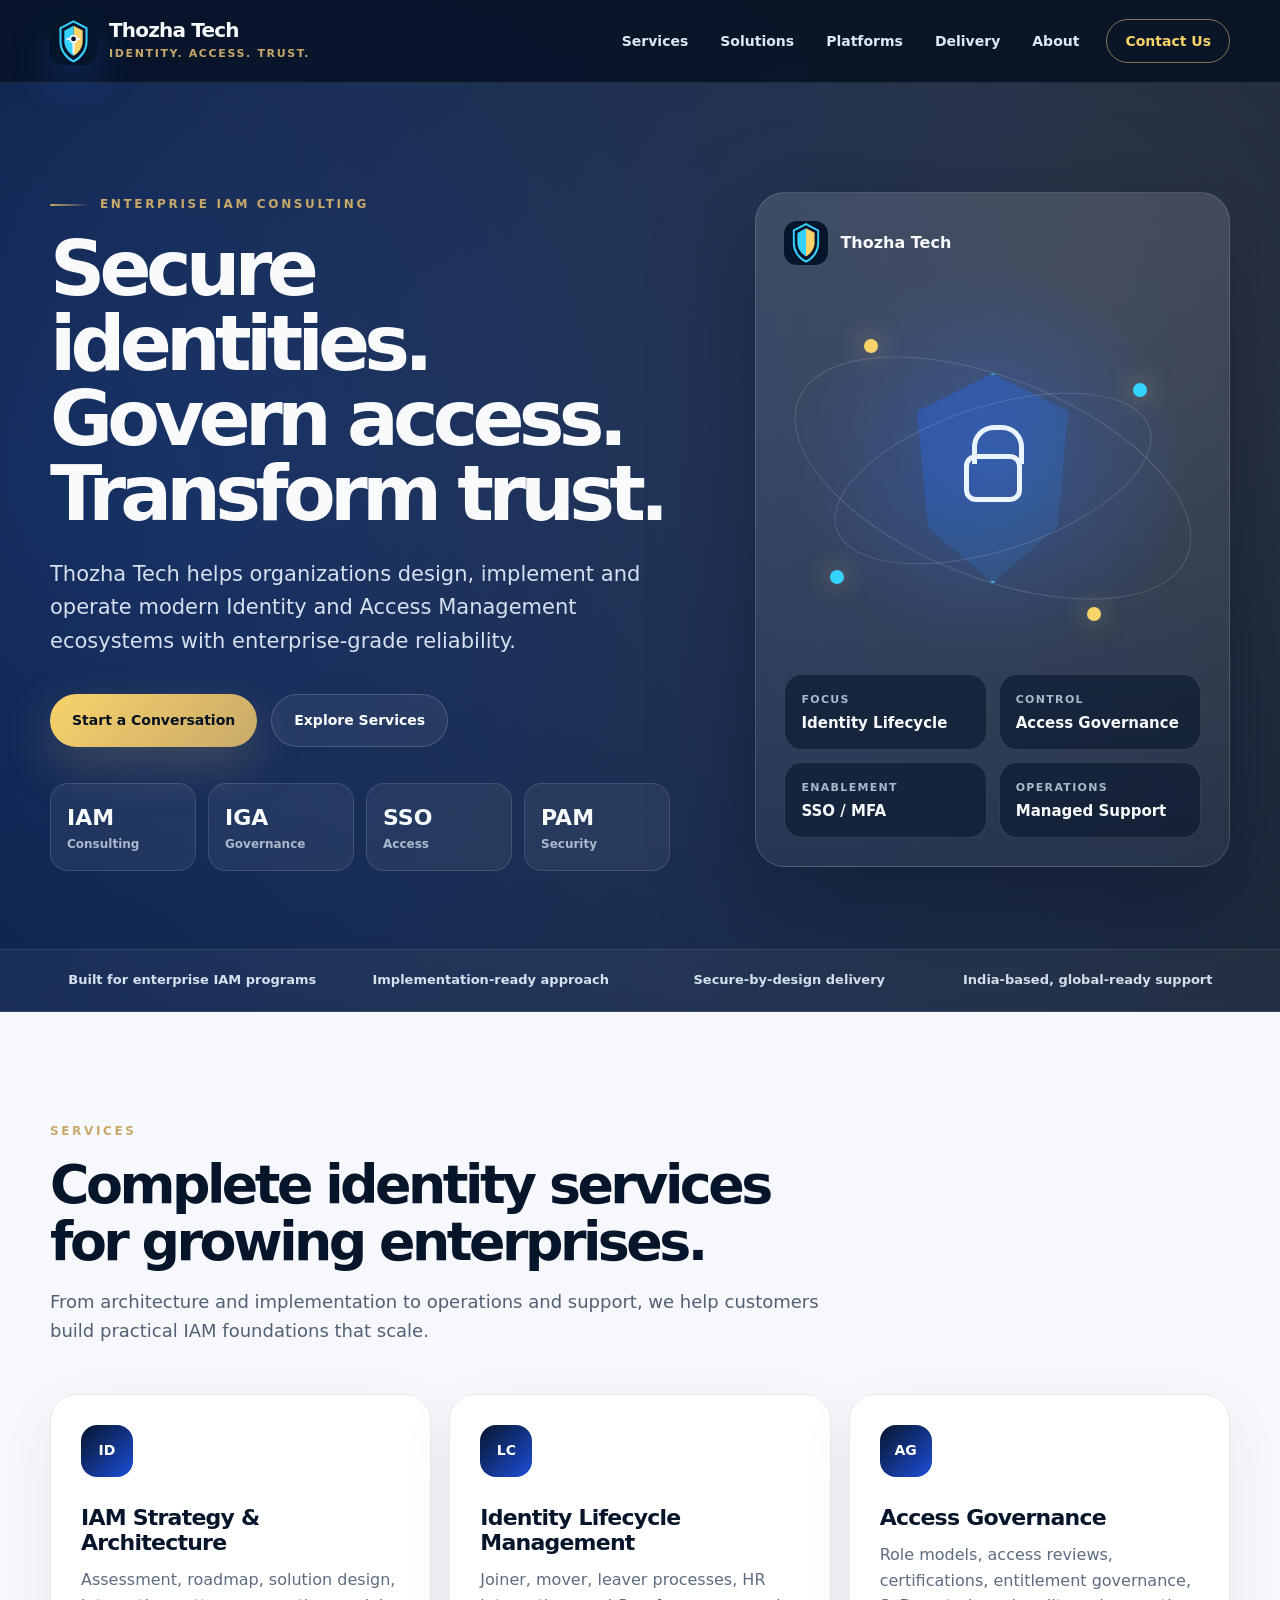
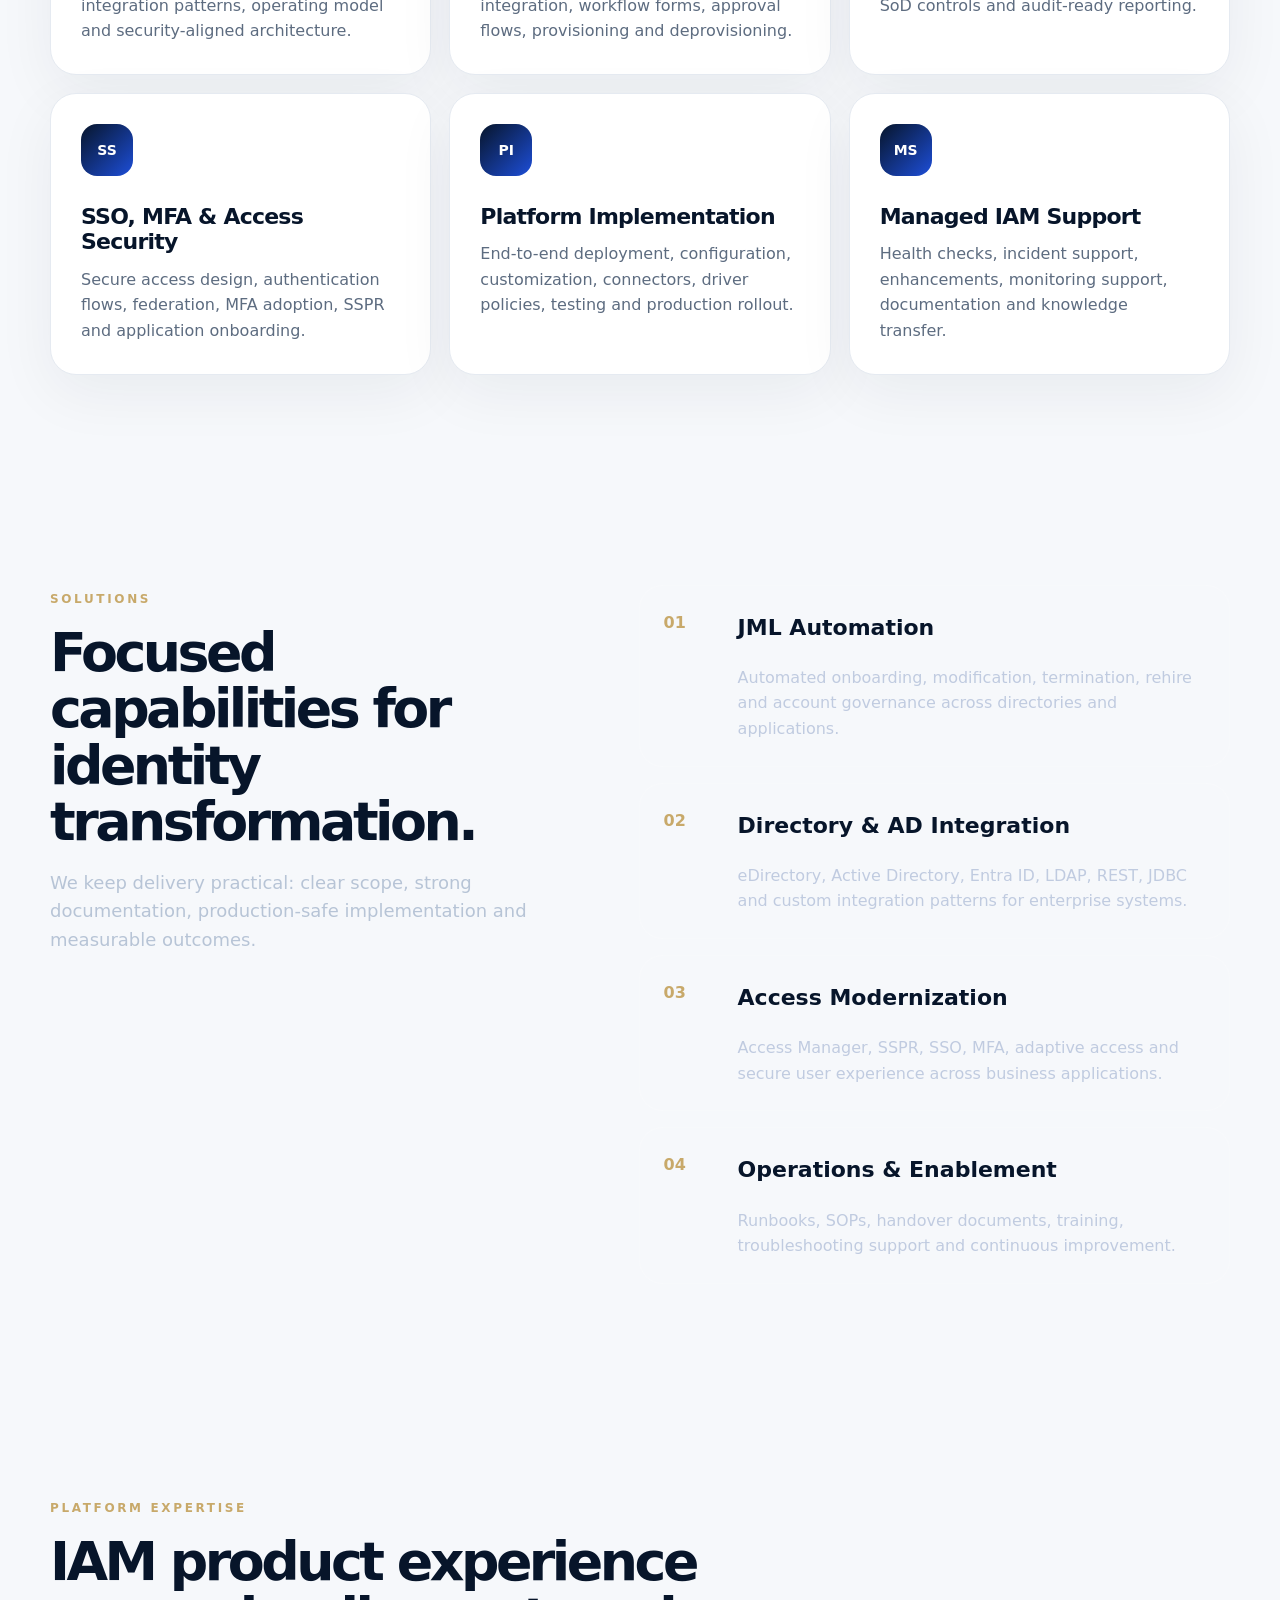
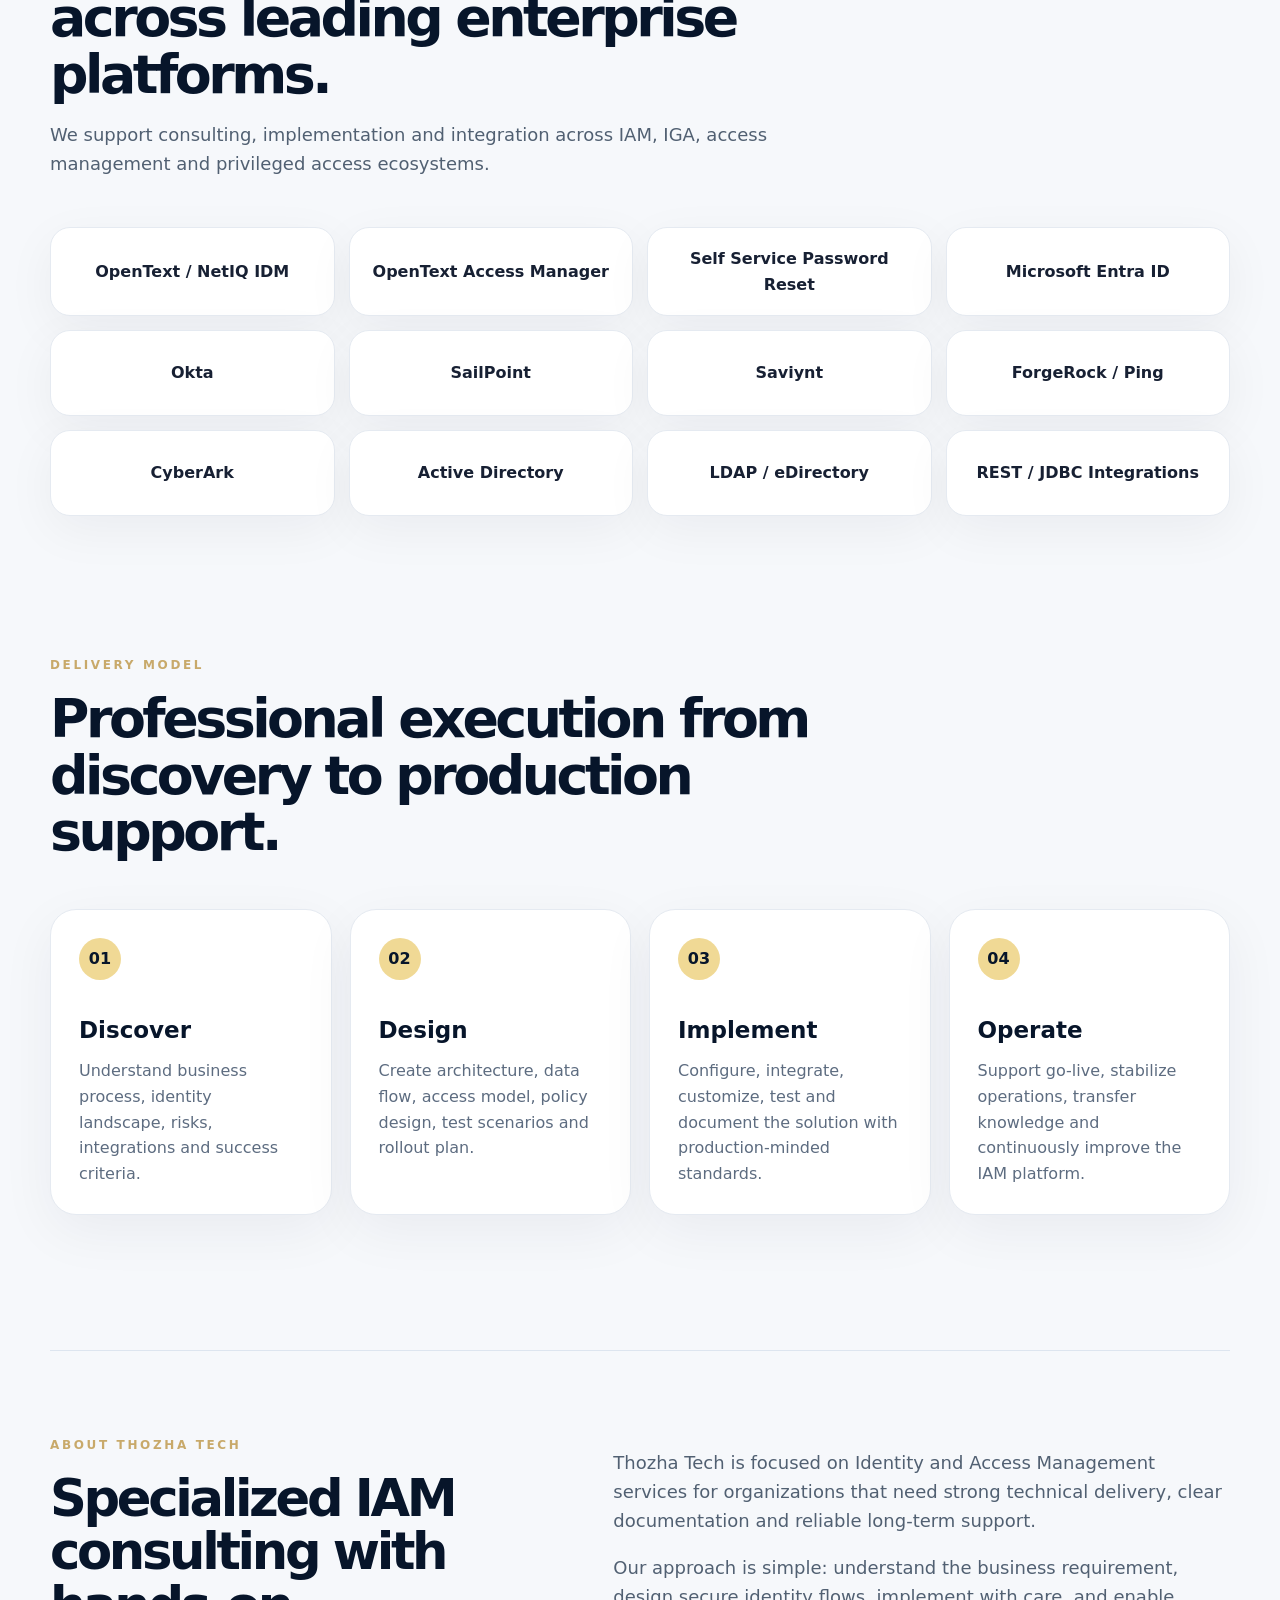
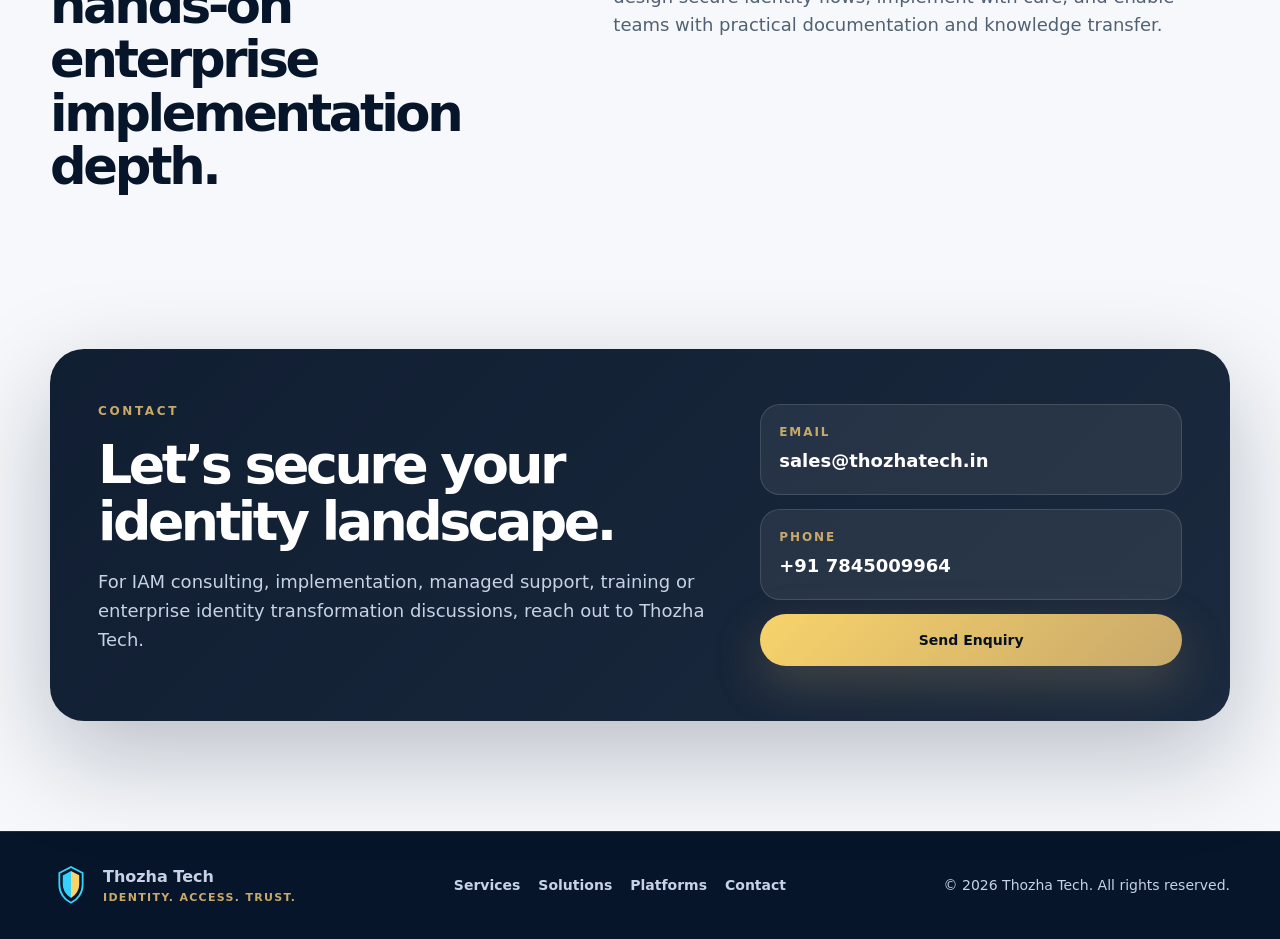
==== commit a2614e48: "Add files via upload" ====
--- a/index.html
+++ b/index.html
@@ -6,298 +6,112 @@
   <meta name="description" content="Thozha Tech delivers enterprise IAM consulting, implementation, integration and managed support across identity, access, governance and security platforms." />
   <meta name="theme-color" content="#07152A" />
   <title>Thozha Tech | Enterprise IAM Consulting</title>
-
-  <link rel="icon" type="image/svg+xml" href="assets/favicon.svg" />
-  <link rel="preconnect" href="https://fonts.googleapis.com" />
-  <link rel="preconnect" href="https://fonts.gstatic.com" crossorigin />
-  <link href="https://fonts.googleapis.com/css2?family=Inter:wght@400;500;600;700;800;900&display=swap" rel="stylesheet" />
-  <link rel="stylesheet" href="style.css" />
+  <style>
+    :root{
+      --navy:#07152A;--navy2:#0A1A2F;--blue:#2563EB;--cyan:#34D3FF;--gold:#C8A96A;--gold2:#F8D36A;
+      --text:#F8FAFC;--muted:#AAB8CC;--ink:#07152A;--soft:#F6F8FB;--line:rgba(255,255,255,.14);
+      --shadow:0 30px 100px rgba(2,6,23,.35);--max:1180px
+    }
+    *{box-sizing:border-box}html{scroll-behavior:smooth}body{margin:0;font-family:Inter,ui-sans-serif,system-ui,-apple-system,BlinkMacSystemFont,"Segoe UI",Arial,sans-serif;color:var(--text);background:var(--navy);line-height:1.6}
+    a{text-decoration:none;color:inherit}.container{width:min(var(--max),calc(100% - 40px));margin:0 auto}
+    .page{overflow:hidden;background:
+      radial-gradient(circle at 14% 8%,rgba(37,99,235,.32),transparent 30%),
+      radial-gradient(circle at 85% 5%,rgba(200,169,106,.20),transparent 24%),
+      linear-gradient(180deg,#061121 0%,#08172A 38%,#F6F8FB 38%,#F6F8FB 100%)}
+    header{position:sticky;top:0;z-index:20;background:rgba(6,17,33,.82);backdrop-filter:blur(18px);border-bottom:1px solid rgba(255,255,255,.10)}
+    .nav-wrap{min-height:82px;display:flex;align-items:center;justify-content:space-between;gap:24px}.brand{display:flex;align-items:center;gap:12px;min-width:max-content}.brand svg{width:47px;height:47px;border-radius:14px;box-shadow:0 18px 40px rgba(37,99,235,.28)}.brand strong{display:block;font-size:20px;line-height:1.1;letter-spacing:-.04em}.brand small{display:block;margin-top:4px;color:var(--gold);font-size:11px;font-weight:800;letter-spacing:.15em;text-transform:uppercase}
+    nav{display:flex;align-items:center;gap:6px}nav a{font-size:14px;font-weight:800;color:#DCE7F7;padding:10px 13px;border-radius:999px;transition:.25s}nav a:hover{background:rgba(255,255,255,.09);color:#fff}nav .cta{border:1px solid rgba(200,169,106,.65);color:var(--gold2);padding-inline:18px;margin-left:8px}
+    .menu{display:none;width:44px;height:44px;border:1px solid rgba(255,255,255,.16);border-radius:12px;background:rgba(255,255,255,.06);cursor:pointer}.menu span{display:block;width:22px;height:2px;background:#fff;margin:5px auto;border-radius:99px}
+    .hero{position:relative;padding:105px 0 78px}.hero-grid{display:grid;grid-template-columns:minmax(0,1.04fr) minmax(360px,.76fr);gap:56px;align-items:center}.eyebrow,.kicker{display:inline-flex;align-items:center;gap:10px;margin:0 0 16px;color:var(--gold);font-size:12px;font-weight:900;letter-spacing:.22em;text-transform:uppercase}.eyebrow:before{content:"";width:40px;height:2px;background:linear-gradient(90deg,var(--gold),transparent);border-radius:99px}
+    h1{font-size:clamp(48px,6vw,84px);line-height:.98;letter-spacing:-.075em;margin:0;max-width:860px}.lead{max-width:690px;margin:26px 0 0;color:#D6E0EE;font-size:clamp(17px,2vw,21px)}.actions{display:flex;flex-wrap:wrap;gap:14px;margin-top:36px}.btn{display:inline-flex;align-items:center;justify-content:center;min-height:52px;padding:14px 22px;border-radius:999px;font-weight:900;font-size:14px;transition:.25s}.primary{color:#08111F;background:linear-gradient(135deg,var(--gold2),var(--gold));box-shadow:0 18px 48px rgba(200,169,106,.25)}.primary:hover,.secondary:hover{transform:translateY(-2px)}.secondary{color:#fff;border:1px solid rgba(255,255,255,.16);background:rgba(255,255,255,.06)}
+    .proof{display:grid;grid-template-columns:repeat(4,minmax(80px,1fr));gap:12px;max-width:620px;margin-top:36px}.proof div{border:1px solid rgba(255,255,255,.12);background:rgba(255,255,255,.06);border-radius:18px;padding:16px}.proof strong,.proof small{display:block}.proof strong{font-size:22px}.proof small{color:var(--muted);font-size:12px;font-weight:800}
+    .hero-card{position:relative;min-height:650px;border:1px solid rgba(255,255,255,.14);background:linear-gradient(180deg,rgba(255,255,255,.12),rgba(255,255,255,.045)),radial-gradient(circle at 50% 40%,rgba(37,99,235,.36),transparent 42%);box-shadow:var(--shadow);border-radius:30px;padding:28px;overflow:hidden}.card-top{display:flex;align-items:center;gap:12px;font-weight:900}.card-top svg{width:44px;height:44px;border-radius:13px}.orbit-box{position:relative;height:355px;margin:36px 0 18px;display:grid;place-items:center}.shield{width:180px;height:210px;clip-path:polygon(50% 0%,92% 18%,86% 73%,50% 100%,14% 73%,8% 18%);background:linear-gradient(145deg,rgba(37,99,235,.45),rgba(52,211,255,.08));border:2px solid rgba(52,211,255,.75);display:grid;place-items:center;box-shadow:0 0 80px rgba(37,99,235,.35)}.lock{position:relative;width:58px;height:48px;border:5px solid #EAF4FF;border-radius:12px}.lock:before{content:"";position:absolute;width:42px;height:34px;border:5px solid #EAF4FF;border-bottom:0;border-radius:22px 22px 0 0;left:3px;top:-34px}.node{position:absolute;width:14px;height:14px;border-radius:50%;background:var(--gold2);box-shadow:0 0 24px rgba(248,211,106,.55)}.n1{top:38px;left:80px}.n2{top:82px;right:54px;background:var(--cyan)}.n3{bottom:72px;left:46px;background:var(--cyan)}.n4{bottom:35px;right:100px}.ring{position:absolute;border:1px solid rgba(255,255,255,.15);border-radius:50%;transform:rotate(-18deg)}.r1{width:330px;height:145px}.r2{width:420px;height:200px;transform:rotate(22deg)}
+    .metrics{display:grid;grid-template-columns:1fr 1fr;gap:12px}.metrics div{border:1px solid rgba(255,255,255,.12);background:rgba(7,21,42,.58);border-radius:18px;padding:16px}.metrics small{display:block;color:var(--muted);font-size:11px;font-weight:900;text-transform:uppercase;letter-spacing:.12em}.metrics strong{display:block;margin-top:5px;font-size:15px;line-height:1.3}
+    .trust{padding:20px 0;border-top:1px solid rgba(255,255,255,.10);border-bottom:1px solid rgba(255,255,255,.10);background:rgba(255,255,255,.045)}.trust-grid{display:grid;grid-template-columns:repeat(4,1fr);gap:14px}.trust span{color:#D6E0EE;font-size:13px;font-weight:800;text-align:center}
+    section.white{padding:105px 0;background:var(--soft);color:var(--ink)}.heading{max-width:780px;margin-bottom:48px}.heading h2{font-size:clamp(34px,4.2vw,58px);line-height:1.05;letter-spacing:-.065em;margin:0}.heading p:not(.kicker){color:#516072;font-size:18px;margin:18px 0 0}.grid3{display:grid;grid-template-columns:repeat(3,1fr);gap:18px}.card{background:#fff;border:1px solid #E5EAF1;border-radius:26px;padding:30px;min-height:270px;box-shadow:0 18px 60px rgba(10,26,47,.06);transition:.25s}.card:hover{transform:translateY(-6px);box-shadow:0 26px 80px rgba(10,26,47,.11)}.icon{width:52px;height:52px;border-radius:16px;background:linear-gradient(135deg,#07152A,#1D4ED8);display:grid;place-items:center;color:#fff;font-size:14px;font-weight:900;margin-bottom:28px}.card h3{font-size:22px;line-height:1.15;margin:0 0 12px;letter-spacing:-.035em}.card p{color:#5D6C80;margin:0}
+    .dark{background:radial-gradient(circle at 5% 15%,rgba(37,99,235,.23),transparent 32%),radial-gradient(circle at 80% 85%,rgba(200,169,106,.18),transparent 25%),#07152A;color:#fff}.split{display:grid;grid-template-columns:.86fr 1fr;gap:80px;align-items:start}.light p:not(.kicker){color:#B7C4D6}.solutions{display:grid;gap:16px}.solutions div{display:grid;grid-template-columns:56px 1fr;gap:18px;align-items:start;padding:24px;border-radius:24px;background:rgba(255,255,255,.075);border:1px solid rgba(255,255,255,.12)}.solutions span{color:var(--gold);font-weight:900}.solutions h3{margin:0 0 8px;font-size:22px}.solutions p{grid-column:2;margin:-6px 0 0;color:#C0CBE0}
+    .platforms{display:grid;grid-template-columns:repeat(4,1fr);gap:14px}.platforms div{min-height:86px;display:grid;place-items:center;text-align:center;padding:18px;background:#fff;border:1px solid #E5EAF1;border-radius:20px;color:#172033;font-weight:900;box-shadow:0 14px 50px rgba(10,26,47,.05)}
+    .timeline{display:grid;grid-template-columns:repeat(4,1fr);gap:18px}.step{background:#fff;border:1px solid #E5EAF1;border-radius:26px;padding:28px;min-height:248px;box-shadow:0 16px 55px rgba(10,26,47,.055)}.step span{display:inline-grid;place-items:center;width:42px;height:42px;border-radius:99px;color:#07152A;background:#F0D995;font-weight:900;margin-bottom:32px}.step h3{margin:0 0 10px;font-size:23px}.step p{color:#5D6C80;margin:0}
+    .about-grid{display:grid;grid-template-columns:.8fr 1fr;gap:70px;align-items:start;border-top:1px solid #DDE5EF;padding-top:80px}.about-grid h2{font-size:clamp(32px,4vw,52px);line-height:1.05;letter-spacing:-.065em;margin:0}.about-copy{font-size:18px;color:#516072}
+    .contact-section{padding:50px 0 110px;background:var(--soft);color:var(--ink)}.contact-card{display:grid;grid-template-columns:1fr .68fr;gap:42px;align-items:center;border-radius:34px;padding:48px;background:linear-gradient(135deg,rgba(7,21,42,.96),rgba(10,26,47,.93));color:#fff;box-shadow:0 35px 100px rgba(7,21,42,.25);position:relative;overflow:hidden}.contact-card h2{font-size:clamp(34px,4.2vw,58px);line-height:1.05;letter-spacing:-.065em;margin:0}.contact-card p:not(.kicker){color:#C7D2E5;font-size:18px}.contact-actions{display:grid;gap:14px}.contact-line{display:block;border:1px solid rgba(255,255,255,.13);background:rgba(255,255,255,.07);border-radius:20px;padding:18px}.contact-line span{display:block;color:var(--gold);font-size:12px;font-weight:900;text-transform:uppercase;letter-spacing:.16em}.contact-line strong{display:block;margin-top:5px;font-size:18px}
+    footer{background:#07152A;border-top:1px solid rgba(255,255,255,.10);padding:32px 0}.footer{display:flex;align-items:center;justify-content:space-between;gap:28px;color:#C7D2E5}.footer-brand{display:flex;align-items:center;gap:11px}.footer-brand svg{width:42px;border-radius:12px}.footer-brand strong,.footer-brand small{display:block}.footer-brand small{color:var(--gold);font-size:11px;font-weight:800;letter-spacing:.12em;text-transform:uppercase}.footer-links{display:flex;gap:18px;font-size:14px;font-weight:800}.footer p{margin:0;font-size:14px}
+    .reveal{opacity:0;transform:translateY(18px);transition:opacity .7s ease,transform .7s ease}.reveal.visible{opacity:1;transform:translateY(0)}.d1{transition-delay:.08s}.d2{transition-delay:.16s}.d3{transition-delay:.24s}
+    @media(max-width:980px){.menu{display:block}nav{position:absolute;top:82px;left:20px;right:20px;display:none;flex-direction:column;align-items:stretch;padding:18px;border-radius:22px;background:rgba(7,21,42,.97);border:1px solid rgba(255,255,255,.12);box-shadow:var(--shadow)}nav.open{display:flex}nav .cta{margin-left:0}.hero-grid,.split,.about-grid,.contact-card{grid-template-columns:1fr}.hero-card{min-height:560px}.trust-grid,.grid3,.platforms,.timeline{grid-template-columns:repeat(2,1fr)}.footer{flex-direction:column;text-align:center}}
+    @media(max-width:640px){.container{width:min(var(--max),calc(100% - 28px))}.hero{padding:74px 0 56px}.proof,.metrics,.trust-grid,.grid3,.platforms,.timeline{grid-template-columns:1fr}.hero-card{min-height:520px;padding:22px}.orbit-box{transform:scale(.86);margin-inline:-28px}section.white{padding:76px 0}.contact-card{padding:30px;border-radius:26px}.footer-links{flex-wrap:wrap;justify-content:center}}
+  </style>
 </head>
 <body>
-  <div class="site-shell">
-    <header class="site-header" id="top">
-      <div class="container nav-wrap">
-        <a class="brand" href="#top" aria-label="Thozha Tech home">
-          <img src="assets/logo-mark.svg" alt="" class="brand-mark" />
-          <span>
-            <strong>Thozha Tech</strong>
-            <small>Identity. Access. Trust.</small>
-          </span>
-        </a>
+<div class="page">
+  <header>
+    <div class="container nav-wrap">
+      <a class="brand" href="#top" aria-label="Thozha Tech home">
+        <svg viewBox="0 0 256 256" role="img" aria-label="Thozha Tech icon"><defs><linearGradient id="b" x1="48" y1="44" x2="210" y2="220"><stop stop-color="#34D3FF"/><stop offset=".55" stop-color="#2563EB"/><stop offset="1" stop-color="#0A1A2F"/></linearGradient><linearGradient id="g" x1="116" y1="31" x2="201" y2="172"><stop stop-color="#F8D36A"/><stop offset="1" stop-color="#C8A96A"/></linearGradient></defs><rect width="256" height="256" rx="56" fill="#07152A"/><path d="M57 55L128 18L199 55V126C199 174 171 216 128 236C85 216 57 174 57 126V55Z" fill="#07152A" stroke="url(#b)" stroke-width="11"/><path d="M128 42L178 68V124C178 157 160 188 128 207V42Z" fill="url(#g)"/><path d="M78 70L128 42V207C96 188 78 157 78 124V70Z" fill="url(#b)"/><path d="M94 114H162" stroke="#F8FAFC" stroke-width="11" stroke-linecap="round"/><circle cx="128" cy="114" r="18" fill="#07152A" stroke="#F8FAFC" stroke-width="10"/><path d="M128 134V191" stroke="#F8FAFC" stroke-width="11" stroke-linecap="round"/></svg>
+        <span><strong>Thozha Tech</strong><small>Identity. Access. Trust.</small></span>
+      </a>
+      <button class="menu" id="menu" aria-label="Open menu" aria-expanded="false"><span></span><span></span><span></span></button>
+      <nav id="nav">
+        <a href="#services">Services</a><a href="#solutions">Solutions</a><a href="#platforms">Platforms</a><a href="#delivery">Delivery</a><a href="#about">About</a><a class="cta" href="#contact">Contact Us</a>
+      </nav>
+    </div>
+  </header>
 
-        <button class="menu-toggle" id="menuToggle" aria-label="Open navigation" aria-expanded="false">
-          <span></span><span></span><span></span>
-        </button>
+  <main id="top">
+    <section class="hero">
+      <div class="container hero-grid">
+        <div class="reveal">
+          <p class="eyebrow">Enterprise IAM Consulting</p>
+          <h1>Secure identities. Govern access. Transform trust.</h1>
+          <p class="lead">Thozha Tech helps organizations design, implement and operate modern Identity and Access Management ecosystems with enterprise-grade reliability.</p>
+          <div class="actions"><a class="btn primary" href="#contact">Start a Conversation</a><a class="btn secondary" href="#services">Explore Services</a></div>
+          <div class="proof"><div><strong>IAM</strong><small>Consulting</small></div><div><strong>IGA</strong><small>Governance</small></div><div><strong>SSO</strong><small>Access</small></div><div><strong>PAM</strong><small>Security</small></div></div>
+        </div>
+        <div class="hero-card reveal d1">
+          <div class="card-top"><svg viewBox="0 0 256 256" aria-hidden="true"><defs><linearGradient id="bb" x1="48" y1="44" x2="210" y2="220"><stop stop-color="#34D3FF"/><stop offset=".55" stop-color="#2563EB"/><stop offset="1" stop-color="#0A1A2F"/></linearGradient><linearGradient id="gg" x1="116" y1="31" x2="201" y2="172"><stop stop-color="#F8D36A"/><stop offset="1" stop-color="#C8A96A"/></linearGradient></defs><rect width="256" height="256" rx="56" fill="#07152A"/><path d="M57 55L128 18L199 55V126C199 174 171 216 128 236C85 216 57 174 57 126V55Z" fill="#07152A" stroke="url(#bb)" stroke-width="11"/><path d="M128 42L178 68V124C178 157 160 188 128 207V42Z" fill="url(#gg)"/><path d="M78 70L128 42V207C96 188 78 157 78 124V70Z" fill="url(#bb)"/></svg><span>Thozha Tech</span></div>
+          <div class="orbit-box"><div class="shield"><span class="lock"></span></div><span class="node n1"></span><span class="node n2"></span><span class="node n3"></span><span class="node n4"></span><span class="ring r1"></span><span class="ring r2"></span></div>
+          <div class="metrics"><div><small>Focus</small><strong>Identity Lifecycle</strong></div><div><small>Control</small><strong>Access Governance</strong></div><div><small>Enablement</small><strong>SSO / MFA</strong></div><div><small>Operations</small><strong>Managed Support</strong></div></div>
+        </div>
+      </div>
+    </section>
 
-        <nav class="nav" id="siteNav">
-          <a href="#services">Services</a>
-          <a href="#solutions">Solutions</a>
-          <a href="#platforms">Platforms</a>
-          <a href="#delivery">Delivery</a>
-          <a href="#about">About</a>
-          <a class="nav-cta" href="#contact">Contact Us</a>
-        </nav>
-      </div>
-    </header>
+    <div class="trust"><div class="container trust-grid"><span>Built for enterprise IAM programs</span><span>Implementation-ready approach</span><span>Secure-by-design delivery</span><span>India-based, global-ready support</span></div></div>
 
-    <main>
-      <section class="hero">
-        <div class="hero-glow hero-glow-one"></div>
-        <div class="hero-glow hero-glow-two"></div>
-        <div class="container hero-grid">
-          <div class="hero-copy reveal">
-            <div class="eyebrow"><span></span> Enterprise IAM Consulting</div>
-            <h1>Secure identities. Govern access. Transform trust.</h1>
-            <p class="hero-lead">
-              Thozha Tech helps organizations design, implement and operate modern Identity and Access Management ecosystems with enterprise-grade reliability.
-            </p>
-            <div class="hero-actions">
-              <a class="btn btn-primary" href="#contact">Start a Conversation</a>
-              <a class="btn btn-secondary" href="#services">Explore Services</a>
-            </div>
-            <div class="hero-proof">
-              <div><strong>IAM</strong><small>Consulting</small></div>
-              <div><strong>IGA</strong><small>Governance</small></div>
-              <div><strong>SSO</strong><small>Access</small></div>
-              <div><strong>PAM</strong><small>Security</small></div>
-            </div>
-          </div>
+    <section class="white" id="services"><div class="container"><div class="heading reveal"><p class="kicker">Services</p><h2>Complete identity services for growing enterprises.</h2><p>From architecture and implementation to operations and support, we help customers build practical IAM foundations that scale.</p></div>
+      <div class="grid3">
+        <article class="card reveal"><div class="icon">ID</div><h3>IAM Strategy & Architecture</h3><p>Assessment, roadmap, solution design, integration patterns, operating model and security-aligned architecture.</p></article>
+        <article class="card reveal d1"><div class="icon">LC</div><h3>Identity Lifecycle Management</h3><p>Joiner, mover, leaver processes, HR integration, workflow forms, approval flows, provisioning and deprovisioning.</p></article>
+        <article class="card reveal d2"><div class="icon">AG</div><h3>Access Governance</h3><p>Role models, access reviews, certifications, entitlement governance, SoD controls and audit-ready reporting.</p></article>
+        <article class="card reveal"><div class="icon">SS</div><h3>SSO, MFA & Access Security</h3><p>Secure access design, authentication flows, federation, MFA adoption, SSPR and application onboarding.</p></article>
+        <article class="card reveal d1"><div class="icon">PI</div><h3>Platform Implementation</h3><p>End-to-end deployment, configuration, customization, connectors, driver policies, testing and production rollout.</p></article>
+        <article class="card reveal d2"><div class="icon">MS</div><h3>Managed IAM Support</h3><p>Health checks, incident support, enhancements, monitoring support, documentation and knowledge transfer.</p></article>
+      </div></div></section>
 
-          <div class="hero-card reveal delay-1" aria-label="Identity security capability card">
-            <div class="card-top">
-              <img src="assets/logo-mark.svg" alt="" />
-              <span>Thozha Tech</span>
-            </div>
-            <div class="security-orbit">
-              <div class="shield">
-                <span class="lock"></span>
-              </div>
-              <span class="node n1"></span>
-              <span class="node n2"></span>
-              <span class="node n3"></span>
-              <span class="node n4"></span>
-              <span class="orbit o1"></span>
-              <span class="orbit o2"></span>
-            </div>
-            <div class="metric-grid">
-              <div><small>Focus</small><strong>Identity Lifecycle</strong></div>
-              <div><small>Control</small><strong>Access Governance</strong></div>
-              <div><small>Enablement</small><strong>SSO / MFA</strong></div>
-              <div><small>Operations</small><strong>Managed Support</strong></div>
-            </div>
-          </div>
-        </div>
-      </section>
+    <section class="white dark" id="solutions"><div class="container split"><div class="heading light reveal"><p class="kicker">Solutions</p><h2>Focused capabilities for identity transformation.</h2><p>We keep delivery practical: clear scope, strong documentation, production-safe implementation and measurable outcomes.</p></div>
+      <div class="solutions reveal d1">
+        <div><span>01</span><h3>JML Automation</h3><p>Automated onboarding, modification, termination, rehire and account governance across directories and applications.</p></div>
+        <div><span>02</span><h3>Directory & AD Integration</h3><p>eDirectory, Active Directory, Entra ID, LDAP, REST, JDBC and custom integration patterns for enterprise systems.</p></div>
+        <div><span>03</span><h3>Access Modernization</h3><p>Access Manager, SSPR, SSO, MFA, adaptive access and secure user experience across business applications.</p></div>
+        <div><span>04</span><h3>Operations & Enablement</h3><p>Runbooks, SOPs, handover documents, training, troubleshooting support and continuous improvement.</p></div>
+      </div></div></section>
 
-      <section class="trust-strip">
-        <div class="container trust-grid">
-          <span>Built for enterprise IAM programs</span>
-          <span>Implementation-ready approach</span>
-          <span>Secure-by-design delivery</span>
-          <span>India-based, global-ready support</span>
-        </div>
-      </section>
+    <section class="white" id="platforms"><div class="container"><div class="heading reveal"><p class="kicker">Platform Expertise</p><h2>IAM product experience across leading enterprise platforms.</h2><p>We support consulting, implementation and integration across IAM, IGA, access management and privileged access ecosystems.</p></div>
+      <div class="platforms reveal"><div>OpenText / NetIQ IDM</div><div>OpenText Access Manager</div><div>Self Service Password Reset</div><div>Microsoft Entra ID</div><div>Okta</div><div>SailPoint</div><div>Saviynt</div><div>ForgeRock / Ping</div><div>CyberArk</div><div>Active Directory</div><div>LDAP / eDirectory</div><div>REST / JDBC Integrations</div></div></div></section>
 
-      <section class="section" id="services">
-        <div class="container">
-          <div class="section-heading reveal">
-            <p class="kicker">Services</p>
-            <h2>Complete identity services for growing enterprises.</h2>
-            <p>
-              From architecture and implementation to operations and support, we help customers build practical IAM foundations that scale.
-            </p>
-          </div>
+    <section class="white" id="delivery" style="padding-top:30px"><div class="container"><div class="heading reveal"><p class="kicker">Delivery Model</p><h2>Professional execution from discovery to production support.</h2></div>
+      <div class="timeline"><div class="step reveal"><span>01</span><h3>Discover</h3><p>Understand business process, identity landscape, risks, integrations and success criteria.</p></div><div class="step reveal d1"><span>02</span><h3>Design</h3><p>Create architecture, data flow, access model, policy design, test scenarios and rollout plan.</p></div><div class="step reveal d2"><span>03</span><h3>Implement</h3><p>Configure, integrate, customize, test and document the solution with production-minded standards.</p></div><div class="step reveal d3"><span>04</span><h3>Operate</h3><p>Support go-live, stabilize operations, transfer knowledge and continuously improve the IAM platform.</p></div></div></div></section>
 
-          <div class="service-grid">
-            <article class="service-card reveal">
-              <div class="icon">ID</div>
-              <h3>IAM Strategy & Architecture</h3>
-              <p>Assessment, roadmap, solution design, integration patterns, operating model and security-aligned architecture.</p>
-            </article>
-            <article class="service-card reveal delay-1">
-              <div class="icon">LC</div>
-              <h3>Identity Lifecycle Management</h3>
-              <p>Joiner, mover, leaver processes, HR integration, workflow forms, approval flows, provisioning and deprovisioning.</p>
-            </article>
-            <article class="service-card reveal delay-2">
-              <div class="icon">AG</div>
-              <h3>Access Governance</h3>
-              <p>Role models, access reviews, certifications, entitlement governance, SoD controls and audit-ready reporting.</p>
-            </article>
-            <article class="service-card reveal">
-              <div class="icon">SS</div>
-              <h3>SSO, MFA & Access Security</h3>
-              <p>Secure access design, authentication flows, federation, MFA adoption, SSPR and application onboarding.</p>
-            </article>
-            <article class="service-card reveal delay-1">
-              <div class="icon">PI</div>
-              <h3>Platform Implementation</h3>
-              <p>End-to-end deployment, configuration, customization, connectors, driver policies, testing and production rollout.</p>
-            </article>
-            <article class="service-card reveal delay-2">
-              <div class="icon">MS</div>
-              <h3>Managed IAM Support</h3>
-              <p>Health checks, incident support, enhancements, monitoring support, operational documentation and knowledge transfer.</p>
-            </article>
-          </div>
-        </div>
-      </section>
+    <section class="white" id="about" style="padding-top:30px"><div class="container about-grid"><div class="reveal"><p class="kicker">About Thozha Tech</p><h2>Specialized IAM consulting with hands-on enterprise implementation depth.</h2></div><div class="about-copy reveal d1"><p>Thozha Tech is focused on Identity and Access Management services for organizations that need strong technical delivery, clear documentation and reliable long-term support.</p><p>Our approach is simple: understand the business requirement, design secure identity flows, implement with care, and enable teams with practical documentation and knowledge transfer.</p></div></div></section>
 
-      <section class="section dark-panel" id="solutions">
-        <div class="container split">
-          <div class="section-heading light reveal">
-            <p class="kicker">Solutions</p>
-            <h2>Focused capabilities for identity transformation.</h2>
-            <p>
-              We keep delivery practical: clear scope, strong documentation, production-safe implementation and measurable outcomes.
-            </p>
-          </div>
+    <section class="contact-section" id="contact"><div class="container contact-card reveal"><div><p class="kicker">Contact</p><h2>Let’s secure your identity landscape.</h2><p>For IAM consulting, implementation, managed support, training or enterprise identity transformation discussions, reach out to Thozha Tech.</p></div><div class="contact-actions"><a class="contact-line" href="mailto:sales@thozhatech.in"><span>Email</span><strong>sales@thozhatech.in</strong></a><a class="contact-line" href="tel:+917845009964"><span>Phone</span><strong>+91 7845009964</strong></a><a class="btn primary" href="mailto:sales@thozhatech.in?subject=IAM%20Consulting%20Enquiry%20-%20Thozha%20Tech">Send Enquiry</a></div></div></section>
+  </main>
 
-          <div class="solution-list reveal delay-1">
-            <div>
-              <span>01</span>
-              <h3>JML Automation</h3>
-              <p>Automated onboarding, modification, termination, rehire and account governance across directories and applications.</p>
-            </div>
-            <div>
-              <span>02</span>
-              <h3>Directory & AD Integration</h3>
-              <p>eDirectory, Active Directory, Entra ID, LDAP, REST, JDBC and custom integration patterns for enterprise systems.</p>
-            </div>
-            <div>
-              <span>03</span>
-              <h3>Access Modernization</h3>
-              <p>Access Manager, SSPR, SSO, MFA, adaptive access and secure user experience across business applications.</p>
-            </div>
-            <div>
-              <span>04</span>
-              <h3>Operations & Enablement</h3>
-              <p>Runbooks, SOPs, handover documents, training, troubleshooting support and continuous improvement.</p>
-            </div>
-          </div>
-        </div>
-      </section>
-
-      <section class="section" id="platforms">
-        <div class="container">
-          <div class="section-heading reveal">
-            <p class="kicker">Platform Expertise</p>
-            <h2>IAM product experience across leading enterprise platforms.</h2>
-            <p>
-              We support consulting, implementation and integration across IAM, IGA, access management and privileged access ecosystems.
-            </p>
-          </div>
-
-          <div class="platform-grid reveal">
-            <div>OpenText / NetIQ IDM</div>
-            <div>OpenText Access Manager</div>
-            <div>Self Service Password Reset</div>
-            <div>Microsoft Entra ID</div>
-            <div>Okta</div>
-            <div>SailPoint</div>
-            <div>Saviynt</div>
-            <div>ForgeRock / Ping</div>
-            <div>CyberArk</div>
-            <div>Active Directory</div>
-            <div>LDAP / eDirectory</div>
-            <div>REST / JDBC Integrations</div>
-          </div>
-        </div>
-      </section>
-
-      <section class="section delivery" id="delivery">
-        <div class="container">
-          <div class="section-heading reveal">
-            <p class="kicker">Delivery Model</p>
-            <h2>Professional execution from discovery to production support.</h2>
-          </div>
-
-          <div class="timeline">
-            <div class="timeline-item reveal">
-              <span>01</span>
-              <h3>Discover</h3>
-              <p>Understand business process, current identity landscape, risks, integrations and success criteria.</p>
-            </div>
-            <div class="timeline-item reveal delay-1">
-              <span>02</span>
-              <h3>Design</h3>
-              <p>Create architecture, data flow, access model, policy design, test scenarios and rollout plan.</p>
-            </div>
-            <div class="timeline-item reveal delay-2">
-              <span>03</span>
-              <h3>Implement</h3>
-              <p>Configure, integrate, customize, test and document the solution with production-minded standards.</p>
-            </div>
-            <div class="timeline-item reveal delay-3">
-              <span>04</span>
-              <h3>Operate</h3>
-              <p>Support go-live, stabilize operations, transfer knowledge and continuously improve the IAM platform.</p>
-            </div>
-          </div>
-        </div>
-      </section>
-
-      <section class="section about" id="about">
-        <div class="container about-grid">
-          <div class="reveal">
-            <p class="kicker">About Thozha Tech</p>
-            <h2>Specialized IAM consulting with hands-on enterprise implementation depth.</h2>
-          </div>
-          <div class="about-copy reveal delay-1">
-            <p>
-              Thozha Tech is focused on Identity and Access Management services for organizations that need strong technical delivery, clear documentation and reliable long-term support.
-            </p>
-            <p>
-              Our approach is simple: understand the business requirement, design secure identity flows, implement with care, and enable teams with practical documentation and knowledge transfer.
-            </p>
-          </div>
-        </div>
-      </section>
-
-      <section class="contact-section" id="contact">
-        <div class="container contact-card reveal">
-          <div>
-            <p class="kicker">Contact</p>
-            <h2>Let’s secure your identity landscape.</h2>
-            <p>
-              For IAM consulting, implementation, managed support, training or enterprise identity transformation discussions, reach out to Thozha Tech.
-            </p>
-          </div>
-          <div class="contact-actions">
-            <a class="contact-line" href="mailto:sales@thozhatech.in">
-              <span>Email</span>
-              <strong>sales@thozhatech.in</strong>
-            </a>
-            <a class="contact-line" href="tel:+917845009964">
-              <span>Phone</span>
-              <strong>+91 7845009964</strong>
-            </a>
-            <a class="btn btn-primary" href="mailto:sales@thozhatech.in?subject=IAM%20Consulting%20Enquiry%20-%20Thozha%20Tech">Send Enquiry</a>
-          </div>
-        </div>
-      </section>
-    </main>
-
-    <footer class="site-footer">
-      <div class="container footer-grid">
-        <div class="footer-brand">
-          <img src="assets/logo-mark.svg" alt="" />
-          <div>
-            <strong>Thozha Tech</strong>
-            <small>Identity. Access. Trust.</small>
-          </div>
-        </div>
-        <div class="footer-links">
-          <a href="#services">Services</a>
-          <a href="#solutions">Solutions</a>
-          <a href="#platforms">Platforms</a>
-          <a href="#contact">Contact</a>
-        </div>
-        <p>© <span id="year"></span> Thozha Tech. All rights reserved.</p>
-      </div>
-    </footer>
-  </div>
-
-  <script src="script.js"></script>
+  <footer><div class="container footer"><div class="footer-brand"><svg viewBox="0 0 256 256" aria-hidden="true"><defs><linearGradient id="fb" x1="48" y1="44" x2="210" y2="220"><stop stop-color="#34D3FF"/><stop offset=".55" stop-color="#2563EB"/><stop offset="1" stop-color="#0A1A2F"/></linearGradient><linearGradient id="fg" x1="116" y1="31" x2="201" y2="172"><stop stop-color="#F8D36A"/><stop offset="1" stop-color="#C8A96A"/></linearGradient></defs><rect width="256" height="256" rx="56" fill="#07152A"/><path d="M57 55L128 18L199 55V126C199 174 171 216 128 236C85 216 57 174 57 126V55Z" fill="#07152A" stroke="url(#fb)" stroke-width="11"/><path d="M128 42L178 68V124C178 157 160 188 128 207V42Z" fill="url(#fg)"/><path d="M78 70L128 42V207C96 188 78 157 78 124V70Z" fill="url(#fb)"/></svg><div><strong>Thozha Tech</strong><small>Identity. Access. Trust.</small></div></div><div class="footer-links"><a href="#services">Services</a><a href="#solutions">Solutions</a><a href="#platforms">Platforms</a><a href="#contact">Contact</a></div><p>© <span id="year"></span> Thozha Tech. All rights reserved.</p></div></footer>
+</div>
+<script>
+  const menu=document.getElementById("menu"),nav=document.getElementById("nav");
+  if(menu&&nav){menu.addEventListener("click",()=>{const open=nav.classList.toggle("open");menu.setAttribute("aria-expanded",String(open))});nav.querySelectorAll("a").forEach(a=>a.addEventListener("click",()=>{nav.classList.remove("open");menu.setAttribute("aria-expanded","false")}))}
+  document.getElementById("year").textContent=new Date().getFullYear();
+  const obs=new IntersectionObserver(entries=>entries.forEach(e=>{if(e.isIntersecting)e.target.classList.add("visible")}),{threshold:.12});
+  document.querySelectorAll(".reveal").forEach(el=>obs.observe(el));
+</script>
 </body>
 </html>
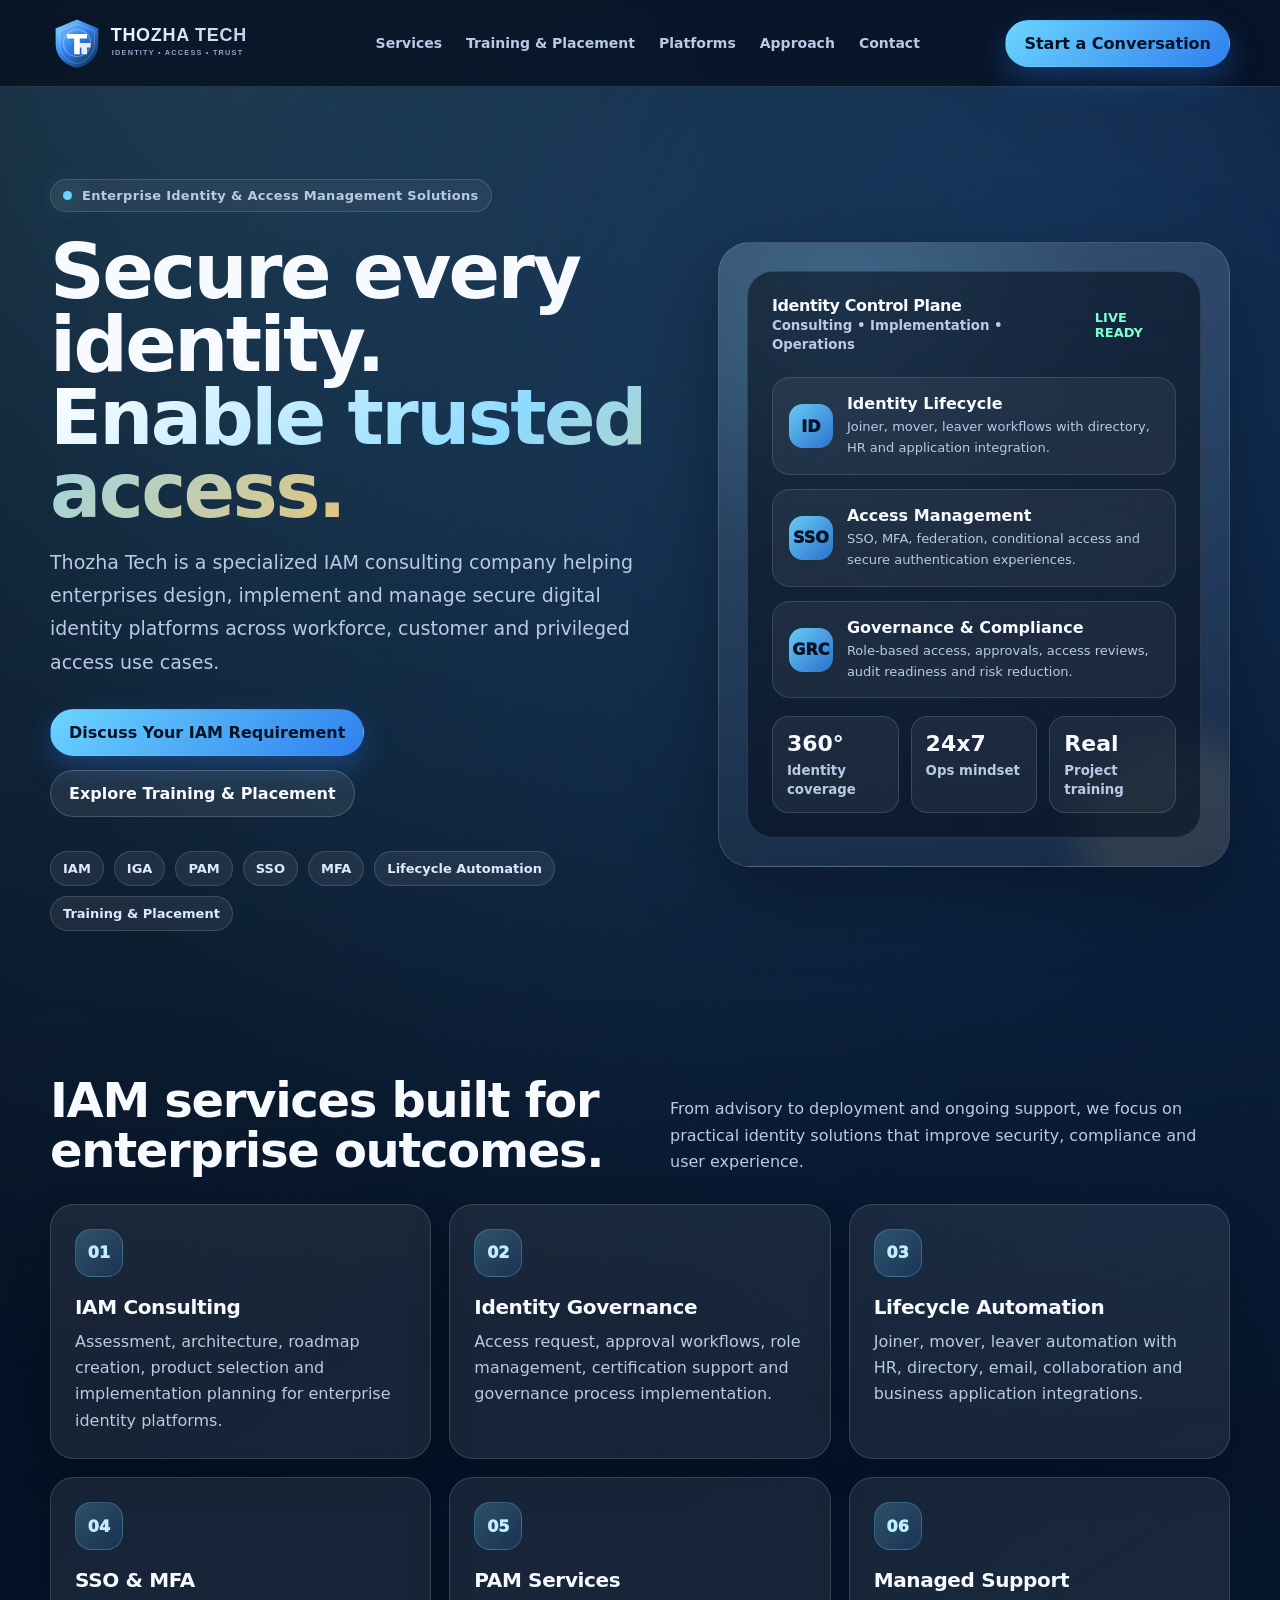
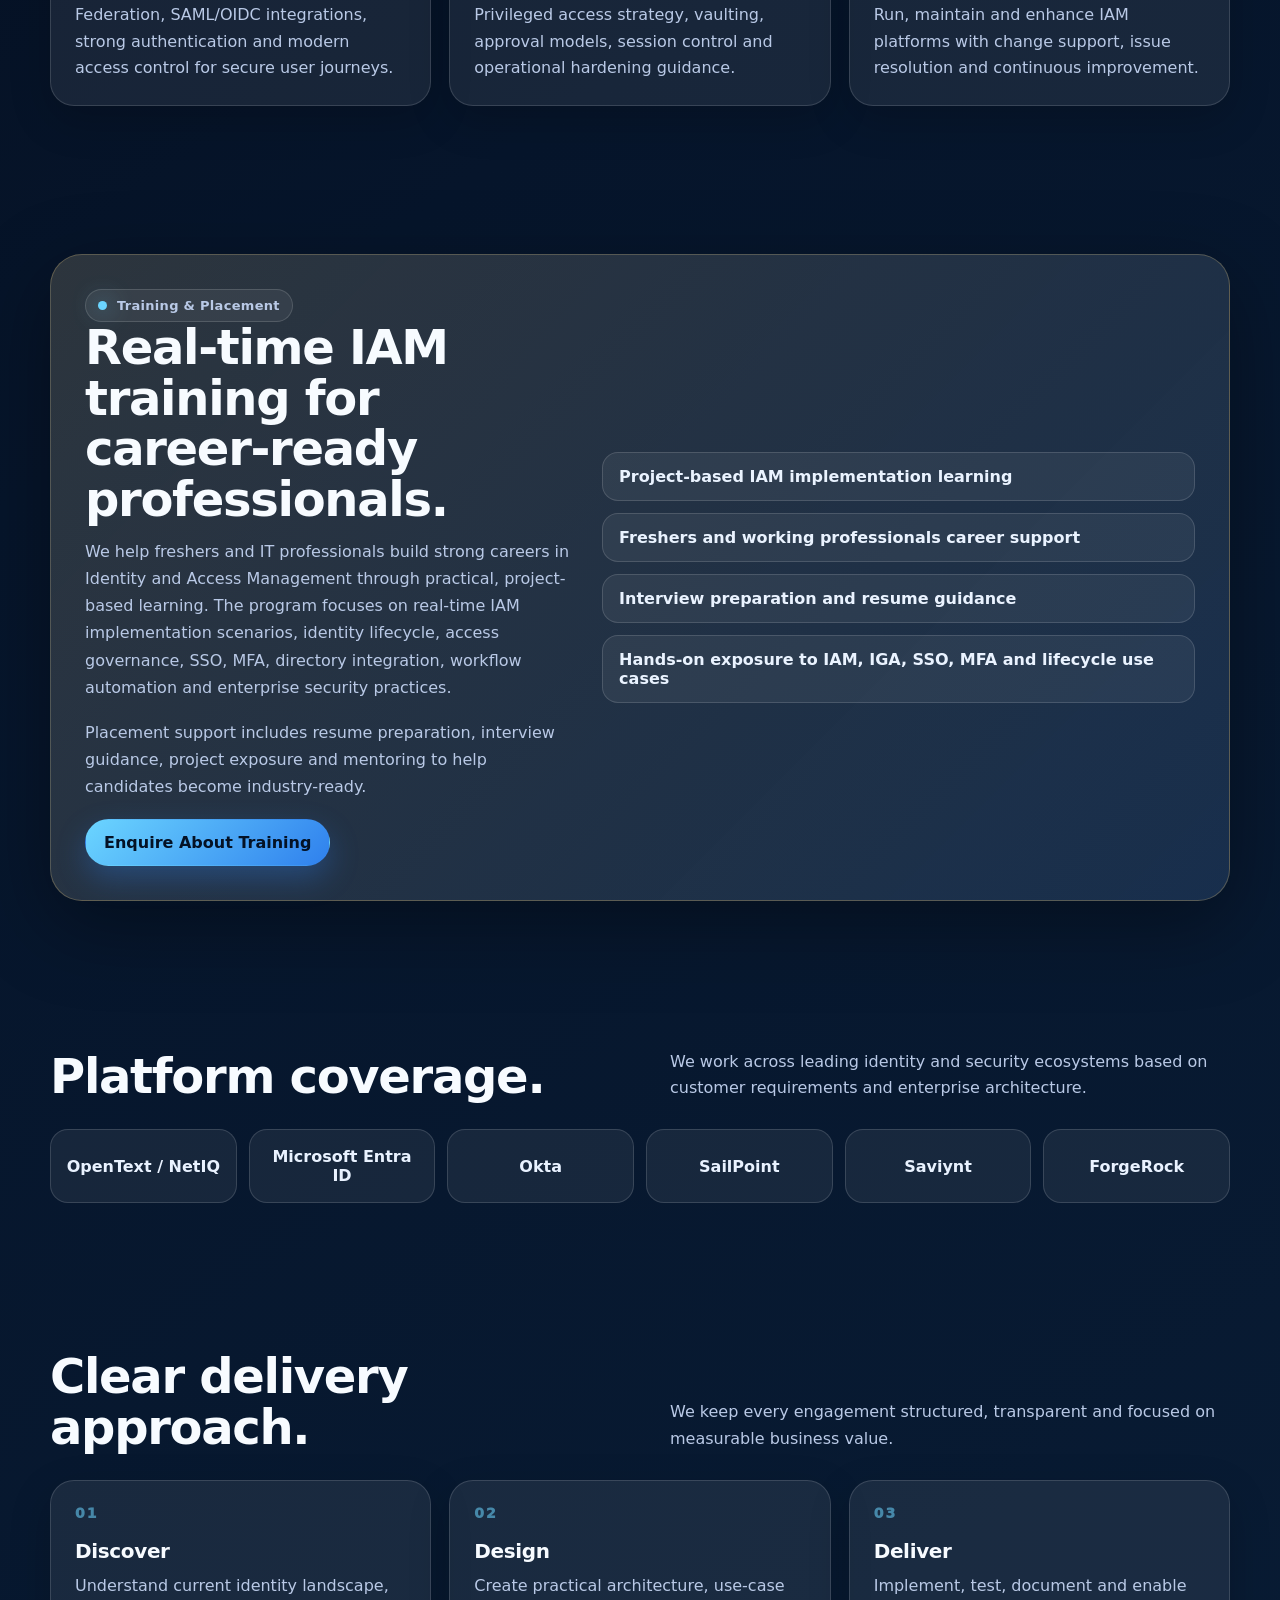
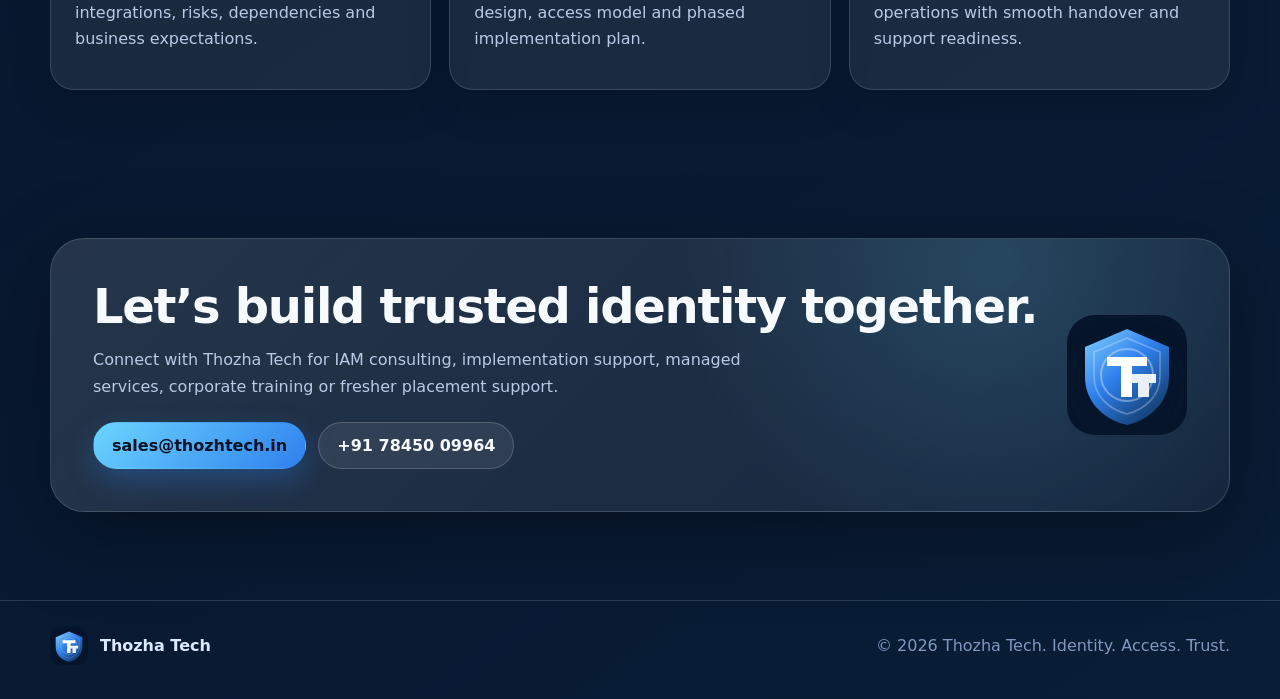
==== commit 713f5453: "Add files via upload" ====
--- a/index.html
+++ b/index.html
@@ -1,117 +1,500 @@
-<!DOCTYPE html>
+<!doctype html>
 <html lang="en">
 <head>
-  <meta charset="UTF-8" />
-  <meta name="viewport" content="width=device-width, initial-scale=1.0" />
-  <meta name="description" content="Thozha Tech delivers enterprise IAM consulting, implementation, integration and managed support across identity, access, governance and security platforms." />
-  <meta name="theme-color" content="#07152A" />
-  <title>Thozha Tech | Enterprise IAM Consulting</title>
+  <meta charset="utf-8" />
+  <meta name="viewport" content="width=device-width, initial-scale=1" />
+  <title>Thozha Tech | Enterprise IAM, IGA, PAM, SSO & Training</title>
+  <meta name="description" content="Thozha Tech is a specialized Identity and Access Management consulting company offering IAM, IGA, PAM, SSO, MFA, Identity Lifecycle, NetIQ/OpenText, Okta, Entra ID, SailPoint, Saviynt, ForgeRock services, and IAM training with placement support." />
+  <meta name="theme-color" content="#06152B" />
+  <link rel="icon" href="favicon.svg" type="image/svg+xml" />
+  <meta property="og:title" content="Thozha Tech | Enterprise Identity & Access Management" />
+  <meta property="og:description" content="Securing digital identities with IAM consulting, implementation, managed services, training and placement support." />
+  <meta property="og:type" content="website" />
+  <meta property="og:url" content="https://thozhatech.in/" />
   <style>
-    :root{
-      --navy:#07152A;--navy2:#0A1A2F;--blue:#2563EB;--cyan:#34D3FF;--gold:#C8A96A;--gold2:#F8D36A;
-      --text:#F8FAFC;--muted:#AAB8CC;--ink:#07152A;--soft:#F6F8FB;--line:rgba(255,255,255,.14);
-      --shadow:0 30px 100px rgba(2,6,23,.35);--max:1180px
-    }
-    *{box-sizing:border-box}html{scroll-behavior:smooth}body{margin:0;font-family:Inter,ui-sans-serif,system-ui,-apple-system,BlinkMacSystemFont,"Segoe UI",Arial,sans-serif;color:var(--text);background:var(--navy);line-height:1.6}
-    a{text-decoration:none;color:inherit}.container{width:min(var(--max),calc(100% - 40px));margin:0 auto}
-    .page{overflow:hidden;background:
-      radial-gradient(circle at 14% 8%,rgba(37,99,235,.32),transparent 30%),
-      radial-gradient(circle at 85% 5%,rgba(200,169,106,.20),transparent 24%),
-      linear-gradient(180deg,#061121 0%,#08172A 38%,#F6F8FB 38%,#F6F8FB 100%)}
-    header{position:sticky;top:0;z-index:20;background:rgba(6,17,33,.82);backdrop-filter:blur(18px);border-bottom:1px solid rgba(255,255,255,.10)}
-    .nav-wrap{min-height:82px;display:flex;align-items:center;justify-content:space-between;gap:24px}.brand{display:flex;align-items:center;gap:12px;min-width:max-content}.brand svg{width:47px;height:47px;border-radius:14px;box-shadow:0 18px 40px rgba(37,99,235,.28)}.brand strong{display:block;font-size:20px;line-height:1.1;letter-spacing:-.04em}.brand small{display:block;margin-top:4px;color:var(--gold);font-size:11px;font-weight:800;letter-spacing:.15em;text-transform:uppercase}
-    nav{display:flex;align-items:center;gap:6px}nav a{font-size:14px;font-weight:800;color:#DCE7F7;padding:10px 13px;border-radius:999px;transition:.25s}nav a:hover{background:rgba(255,255,255,.09);color:#fff}nav .cta{border:1px solid rgba(200,169,106,.65);color:var(--gold2);padding-inline:18px;margin-left:8px}
-    .menu{display:none;width:44px;height:44px;border:1px solid rgba(255,255,255,.16);border-radius:12px;background:rgba(255,255,255,.06);cursor:pointer}.menu span{display:block;width:22px;height:2px;background:#fff;margin:5px auto;border-radius:99px}
-    .hero{position:relative;padding:105px 0 78px}.hero-grid{display:grid;grid-template-columns:minmax(0,1.04fr) minmax(360px,.76fr);gap:56px;align-items:center}.eyebrow,.kicker{display:inline-flex;align-items:center;gap:10px;margin:0 0 16px;color:var(--gold);font-size:12px;font-weight:900;letter-spacing:.22em;text-transform:uppercase}.eyebrow:before{content:"";width:40px;height:2px;background:linear-gradient(90deg,var(--gold),transparent);border-radius:99px}
-    h1{font-size:clamp(48px,6vw,84px);line-height:.98;letter-spacing:-.075em;margin:0;max-width:860px}.lead{max-width:690px;margin:26px 0 0;color:#D6E0EE;font-size:clamp(17px,2vw,21px)}.actions{display:flex;flex-wrap:wrap;gap:14px;margin-top:36px}.btn{display:inline-flex;align-items:center;justify-content:center;min-height:52px;padding:14px 22px;border-radius:999px;font-weight:900;font-size:14px;transition:.25s}.primary{color:#08111F;background:linear-gradient(135deg,var(--gold2),var(--gold));box-shadow:0 18px 48px rgba(200,169,106,.25)}.primary:hover,.secondary:hover{transform:translateY(-2px)}.secondary{color:#fff;border:1px solid rgba(255,255,255,.16);background:rgba(255,255,255,.06)}
-    .proof{display:grid;grid-template-columns:repeat(4,minmax(80px,1fr));gap:12px;max-width:620px;margin-top:36px}.proof div{border:1px solid rgba(255,255,255,.12);background:rgba(255,255,255,.06);border-radius:18px;padding:16px}.proof strong,.proof small{display:block}.proof strong{font-size:22px}.proof small{color:var(--muted);font-size:12px;font-weight:800}
-    .hero-card{position:relative;min-height:650px;border:1px solid rgba(255,255,255,.14);background:linear-gradient(180deg,rgba(255,255,255,.12),rgba(255,255,255,.045)),radial-gradient(circle at 50% 40%,rgba(37,99,235,.36),transparent 42%);box-shadow:var(--shadow);border-radius:30px;padding:28px;overflow:hidden}.card-top{display:flex;align-items:center;gap:12px;font-weight:900}.card-top svg{width:44px;height:44px;border-radius:13px}.orbit-box{position:relative;height:355px;margin:36px 0 18px;display:grid;place-items:center}.shield{width:180px;height:210px;clip-path:polygon(50% 0%,92% 18%,86% 73%,50% 100%,14% 73%,8% 18%);background:linear-gradient(145deg,rgba(37,99,235,.45),rgba(52,211,255,.08));border:2px solid rgba(52,211,255,.75);display:grid;place-items:center;box-shadow:0 0 80px rgba(37,99,235,.35)}.lock{position:relative;width:58px;height:48px;border:5px solid #EAF4FF;border-radius:12px}.lock:before{content:"";position:absolute;width:42px;height:34px;border:5px solid #EAF4FF;border-bottom:0;border-radius:22px 22px 0 0;left:3px;top:-34px}.node{position:absolute;width:14px;height:14px;border-radius:50%;background:var(--gold2);box-shadow:0 0 24px rgba(248,211,106,.55)}.n1{top:38px;left:80px}.n2{top:82px;right:54px;background:var(--cyan)}.n3{bottom:72px;left:46px;background:var(--cyan)}.n4{bottom:35px;right:100px}.ring{position:absolute;border:1px solid rgba(255,255,255,.15);border-radius:50%;transform:rotate(-18deg)}.r1{width:330px;height:145px}.r2{width:420px;height:200px;transform:rotate(22deg)}
-    .metrics{display:grid;grid-template-columns:1fr 1fr;gap:12px}.metrics div{border:1px solid rgba(255,255,255,.12);background:rgba(7,21,42,.58);border-radius:18px;padding:16px}.metrics small{display:block;color:var(--muted);font-size:11px;font-weight:900;text-transform:uppercase;letter-spacing:.12em}.metrics strong{display:block;margin-top:5px;font-size:15px;line-height:1.3}
-    .trust{padding:20px 0;border-top:1px solid rgba(255,255,255,.10);border-bottom:1px solid rgba(255,255,255,.10);background:rgba(255,255,255,.045)}.trust-grid{display:grid;grid-template-columns:repeat(4,1fr);gap:14px}.trust span{color:#D6E0EE;font-size:13px;font-weight:800;text-align:center}
-    section.white{padding:105px 0;background:var(--soft);color:var(--ink)}.heading{max-width:780px;margin-bottom:48px}.heading h2{font-size:clamp(34px,4.2vw,58px);line-height:1.05;letter-spacing:-.065em;margin:0}.heading p:not(.kicker){color:#516072;font-size:18px;margin:18px 0 0}.grid3{display:grid;grid-template-columns:repeat(3,1fr);gap:18px}.card{background:#fff;border:1px solid #E5EAF1;border-radius:26px;padding:30px;min-height:270px;box-shadow:0 18px 60px rgba(10,26,47,.06);transition:.25s}.card:hover{transform:translateY(-6px);box-shadow:0 26px 80px rgba(10,26,47,.11)}.icon{width:52px;height:52px;border-radius:16px;background:linear-gradient(135deg,#07152A,#1D4ED8);display:grid;place-items:center;color:#fff;font-size:14px;font-weight:900;margin-bottom:28px}.card h3{font-size:22px;line-height:1.15;margin:0 0 12px;letter-spacing:-.035em}.card p{color:#5D6C80;margin:0}
-    .dark{background:radial-gradient(circle at 5% 15%,rgba(37,99,235,.23),transparent 32%),radial-gradient(circle at 80% 85%,rgba(200,169,106,.18),transparent 25%),#07152A;color:#fff}.split{display:grid;grid-template-columns:.86fr 1fr;gap:80px;align-items:start}.light p:not(.kicker){color:#B7C4D6}.solutions{display:grid;gap:16px}.solutions div{display:grid;grid-template-columns:56px 1fr;gap:18px;align-items:start;padding:24px;border-radius:24px;background:rgba(255,255,255,.075);border:1px solid rgba(255,255,255,.12)}.solutions span{color:var(--gold);font-weight:900}.solutions h3{margin:0 0 8px;font-size:22px}.solutions p{grid-column:2;margin:-6px 0 0;color:#C0CBE0}
-    .platforms{display:grid;grid-template-columns:repeat(4,1fr);gap:14px}.platforms div{min-height:86px;display:grid;place-items:center;text-align:center;padding:18px;background:#fff;border:1px solid #E5EAF1;border-radius:20px;color:#172033;font-weight:900;box-shadow:0 14px 50px rgba(10,26,47,.05)}
-    .timeline{display:grid;grid-template-columns:repeat(4,1fr);gap:18px}.step{background:#fff;border:1px solid #E5EAF1;border-radius:26px;padding:28px;min-height:248px;box-shadow:0 16px 55px rgba(10,26,47,.055)}.step span{display:inline-grid;place-items:center;width:42px;height:42px;border-radius:99px;color:#07152A;background:#F0D995;font-weight:900;margin-bottom:32px}.step h3{margin:0 0 10px;font-size:23px}.step p{color:#5D6C80;margin:0}
-    .about-grid{display:grid;grid-template-columns:.8fr 1fr;gap:70px;align-items:start;border-top:1px solid #DDE5EF;padding-top:80px}.about-grid h2{font-size:clamp(32px,4vw,52px);line-height:1.05;letter-spacing:-.065em;margin:0}.about-copy{font-size:18px;color:#516072}
-    .contact-section{padding:50px 0 110px;background:var(--soft);color:var(--ink)}.contact-card{display:grid;grid-template-columns:1fr .68fr;gap:42px;align-items:center;border-radius:34px;padding:48px;background:linear-gradient(135deg,rgba(7,21,42,.96),rgba(10,26,47,.93));color:#fff;box-shadow:0 35px 100px rgba(7,21,42,.25);position:relative;overflow:hidden}.contact-card h2{font-size:clamp(34px,4.2vw,58px);line-height:1.05;letter-spacing:-.065em;margin:0}.contact-card p:not(.kicker){color:#C7D2E5;font-size:18px}.contact-actions{display:grid;gap:14px}.contact-line{display:block;border:1px solid rgba(255,255,255,.13);background:rgba(255,255,255,.07);border-radius:20px;padding:18px}.contact-line span{display:block;color:var(--gold);font-size:12px;font-weight:900;text-transform:uppercase;letter-spacing:.16em}.contact-line strong{display:block;margin-top:5px;font-size:18px}
-    footer{background:#07152A;border-top:1px solid rgba(255,255,255,.10);padding:32px 0}.footer{display:flex;align-items:center;justify-content:space-between;gap:28px;color:#C7D2E5}.footer-brand{display:flex;align-items:center;gap:11px}.footer-brand svg{width:42px;border-radius:12px}.footer-brand strong,.footer-brand small{display:block}.footer-brand small{color:var(--gold);font-size:11px;font-weight:800;letter-spacing:.12em;text-transform:uppercase}.footer-links{display:flex;gap:18px;font-size:14px;font-weight:800}.footer p{margin:0;font-size:14px}
-    .reveal{opacity:0;transform:translateY(18px);transition:opacity .7s ease,transform .7s ease}.reveal.visible{opacity:1;transform:translateY(0)}.d1{transition-delay:.08s}.d2{transition-delay:.16s}.d3{transition-delay:.24s}
-    @media(max-width:980px){.menu{display:block}nav{position:absolute;top:82px;left:20px;right:20px;display:none;flex-direction:column;align-items:stretch;padding:18px;border-radius:22px;background:rgba(7,21,42,.97);border:1px solid rgba(255,255,255,.12);box-shadow:var(--shadow)}nav.open{display:flex}nav .cta{margin-left:0}.hero-grid,.split,.about-grid,.contact-card{grid-template-columns:1fr}.hero-card{min-height:560px}.trust-grid,.grid3,.platforms,.timeline{grid-template-columns:repeat(2,1fr)}.footer{flex-direction:column;text-align:center}}
-    @media(max-width:640px){.container{width:min(var(--max),calc(100% - 28px))}.hero{padding:74px 0 56px}.proof,.metrics,.trust-grid,.grid3,.platforms,.timeline{grid-template-columns:1fr}.hero-card{min-height:520px;padding:22px}.orbit-box{transform:scale(.86);margin-inline:-28px}section.white{padding:76px 0}.contact-card{padding:30px;border-radius:26px}.footer-links{flex-wrap:wrap;justify-content:center}}
+    :root {
+      --bg: #06152b;
+      --bg-2: #0a2140;
+      --card: rgba(255,255,255,.075);
+      --card-2: rgba(255,255,255,.105);
+      --text: #f7fbff;
+      --muted: #b9c9e6;
+      --soft: #7f98bf;
+      --line: rgba(255,255,255,.14);
+      --accent: #6bd5ff;
+      --accent-2: #2f80ed;
+      --gold: #e4c47a;
+      --shadow: 0 24px 80px rgba(0, 0, 0, .35);
+      --radius: 24px;
+      --max: 1180px;
+    }
+    * { box-sizing: border-box; }
+    html { scroll-behavior: smooth; }
+    body {
+      margin: 0;
+      font-family: Inter, ui-sans-serif, system-ui, -apple-system, BlinkMacSystemFont, "Segoe UI", Arial, sans-serif;
+      background:
+        radial-gradient(circle at 12% 0%, rgba(107,213,255,.22), transparent 34%),
+        radial-gradient(circle at 85% 8%, rgba(47,128,237,.23), transparent 30%),
+        linear-gradient(145deg, #050b18 0%, #06152b 44%, #091d36 100%);
+      color: var(--text);
+      min-height: 100vh;
+      overflow-x: hidden;
+    }
+    a { color: inherit; text-decoration: none; }
+    .shell { width: min(var(--max), calc(100% - 40px)); margin: 0 auto; }
+    .nav {
+      position: sticky;
+      top: 0;
+      z-index: 20;
+      backdrop-filter: blur(18px);
+      background: rgba(5, 12, 27, .72);
+      border-bottom: 1px solid var(--line);
+    }
+    .nav-inner {
+      display: flex;
+      align-items: center;
+      justify-content: space-between;
+      padding: 16px 0;
+      gap: 20px;
+    }
+    .brand { display: flex; align-items: center; gap: 12px; min-width: 240px; }
+    .brand img { height: 54px; width: auto; display: block; }
+    .nav-links { display: flex; align-items: center; gap: 24px; color: var(--muted); font-weight: 650; font-size: 14px; }
+    .nav-links a:hover { color: var(--text); }
+    .btn {
+      display: inline-flex;
+      align-items: center;
+      justify-content: center;
+      gap: 10px;
+      padding: 13px 18px;
+      border-radius: 999px;
+      font-weight: 800;
+      border: 1px solid rgba(255,255,255,.18);
+      transition: transform .2s ease, background .2s ease, border-color .2s ease;
+      white-space: nowrap;
+    }
+    .btn:hover { transform: translateY(-2px); }
+    .btn-primary { background: linear-gradient(135deg, var(--accent), var(--accent-2)); color: #041225; border-color: transparent; box-shadow: 0 12px 30px rgba(47,128,237,.32); }
+    .btn-secondary { background: rgba(255,255,255,.08); color: var(--text); }
+    .hero {
+      position: relative;
+      padding: 92px 0 70px;
+    }
+    .hero-grid {
+      display: grid;
+      grid-template-columns: 1.1fr .9fr;
+      gap: 42px;
+      align-items: center;
+    }
+    .eyebrow {
+      display: inline-flex;
+      align-items: center;
+      gap: 10px;
+      padding: 8px 12px;
+      border: 1px solid var(--line);
+      border-radius: 999px;
+      color: var(--muted);
+      background: rgba(255,255,255,.06);
+      font-size: 13px;
+      font-weight: 750;
+      letter-spacing: .3px;
+    }
+    .eyebrow:before {
+      content: "";
+      width: 9px;
+      height: 9px;
+      border-radius: 50%;
+      background: var(--accent);
+      box-shadow: 0 0 24px var(--accent);
+    }
+    h1 {
+      margin: 24px 0 18px;
+      font-size: clamp(42px, 6vw, 76px);
+      line-height: .96;
+      letter-spacing: -2.6px;
+    }
+    .highlight {
+      background: linear-gradient(135deg, #ffffff 0%, #8edbff 52%, #e4c47a 100%);
+      -webkit-background-clip: text;
+      background-clip: text;
+      color: transparent;
+    }
+    .lead {
+      color: var(--muted);
+      font-size: 19px;
+      line-height: 1.75;
+      max-width: 720px;
+      margin: 0 0 28px;
+    }
+    .cta-row { display: flex; flex-wrap: wrap; gap: 14px; margin-top: 30px; }
+    .trust-row {
+      display: flex;
+      flex-wrap: wrap;
+      gap: 10px;
+      margin-top: 34px;
+    }
+    .pill {
+      padding: 9px 12px;
+      border-radius: 999px;
+      background: rgba(255,255,255,.07);
+      border: 1px solid var(--line);
+      color: #dce9ff;
+      font-size: 13px;
+      font-weight: 750;
+    }
+    .hero-card {
+      border: 1px solid var(--line);
+      border-radius: 32px;
+      padding: 28px;
+      background:
+        linear-gradient(180deg, rgba(255,255,255,.12), rgba(255,255,255,.045)),
+        radial-gradient(circle at 24% 10%, rgba(107,213,255,.18), transparent 38%);
+      box-shadow: var(--shadow);
+      position: relative;
+      overflow: hidden;
+    }
+    .hero-card:after {
+      content: "";
+      position: absolute;
+      inset: auto -50px -70px auto;
+      width: 200px;
+      height: 200px;
+      border-radius: 50%;
+      background: rgba(228,196,122,.12);
+      filter: blur(20px);
+    }
+    .system-card {
+      min-height: 430px;
+      border-radius: 26px;
+      background: rgba(4,13,29,.58);
+      border: 1px solid rgba(255,255,255,.12);
+      padding: 24px;
+      position: relative;
+      z-index: 1;
+    }
+    .system-top { display:flex; align-items:center; justify-content:space-between; gap: 18px; margin-bottom: 24px; }
+    .system-title { font-weight: 900; letter-spacing: -.4px; }
+    .status { color: #7dffce; font-weight: 850; font-size: 13px; }
+    .node {
+      display: grid;
+      grid-template-columns: 44px 1fr;
+      gap: 14px;
+      align-items: center;
+      padding: 16px;
+      border: 1px solid rgba(255,255,255,.12);
+      border-radius: 18px;
+      background: rgba(255,255,255,.055);
+      margin-bottom: 14px;
+    }
+    .node-icon {
+      width: 44px;
+      height: 44px;
+      border-radius: 14px;
+      background: linear-gradient(135deg, rgba(107,213,255,.95), rgba(47,128,237,.8));
+      display:grid;
+      place-items:center;
+      color: #021327;
+      font-weight: 950;
+    }
+    .node strong { display:block; margin-bottom: 3px; }
+    .node span { color: var(--muted); font-size: 13px; line-height: 1.45; }
+    .metric-grid { display:grid; grid-template-columns: repeat(3,1fr); gap: 12px; margin-top: 18px; }
+    .metric { padding: 14px; border: 1px solid var(--line); border-radius: 16px; background: rgba(255,255,255,.06); }
+    .metric b { display:block; font-size: 22px; margin-bottom: 4px; }
+    .metric small { color: var(--muted); font-weight: 700; }
+    section { padding: 74px 0; }
+    .section-head { display:flex; justify-content:space-between; align-items:end; gap: 28px; margin-bottom: 28px; }
+    h2 { font-size: clamp(30px, 4vw, 48px); margin: 0; letter-spacing: -1.3px; line-height: 1.05; }
+    .section-head p { color: var(--muted); margin: 0; line-height: 1.65; max-width: 560px; }
+    .grid-3 { display:grid; grid-template-columns: repeat(3,1fr); gap: 18px; }
+    .grid-2 { display:grid; grid-template-columns: repeat(2,1fr); gap: 18px; }
+    .card {
+      border: 1px solid var(--line);
+      background: var(--card);
+      border-radius: var(--radius);
+      padding: 24px;
+      min-height: 210px;
+      box-shadow: 0 14px 42px rgba(0,0,0,.18);
+      transition: transform .2s ease, border-color .2s ease, background .2s ease;
+    }
+    .card:hover { transform: translateY(-5px); border-color: rgba(107,213,255,.42); background: var(--card-2); }
+    .icon {
+      width: 48px;
+      height: 48px;
+      border-radius: 16px;
+      display:grid;
+      place-items:center;
+      background: linear-gradient(135deg, rgba(107,213,255,.25), rgba(47,128,237,.15));
+      border: 1px solid rgba(107,213,255,.25);
+      margin-bottom: 18px;
+      font-weight: 950;
+      color: #bfefff;
+    }
+    .card h3 { margin: 0 0 10px; font-size: 20px; letter-spacing: -.35px; }
+    .card p { color: var(--muted); margin: 0; line-height: 1.65; }
+    .wide-card {
+      border: 1px solid rgba(228,196,122,.28);
+      background:
+        linear-gradient(135deg, rgba(228,196,122,.12), rgba(47,128,237,.09)),
+        rgba(255,255,255,.06);
+      border-radius: 32px;
+      padding: 34px;
+      display: grid;
+      grid-template-columns: .9fr 1.1fr;
+      gap: 32px;
+      align-items: center;
+      box-shadow: var(--shadow);
+    }
+    .wide-card h2 { margin-bottom: 14px; }
+    .wide-card p { color: var(--muted); line-height: 1.7; margin: 0 0 18px; }
+    .check-list { display:grid; gap: 12px; margin: 0; padding: 0; list-style: none; }
+    .check-list li {
+      padding: 14px 16px;
+      border: 1px solid var(--line);
+      border-radius: 16px;
+      background: rgba(255,255,255,.06);
+      color: #eaf3ff;
+      font-weight: 700;
+    }
+    .platforms {
+      display: grid;
+      grid-template-columns: repeat(6,1fr);
+      gap: 12px;
+    }
+    .platform {
+      min-height: 74px;
+      border: 1px solid var(--line);
+      border-radius: 18px;
+      background: rgba(255,255,255,.065);
+      display:flex;
+      align-items:center;
+      justify-content:center;
+      text-align:center;
+      padding: 12px;
+      color: #e9f2ff;
+      font-weight: 850;
+    }
+    .process { counter-reset: step; }
+    .process .card { position: relative; }
+    .process .card:before {
+      counter-increment: step;
+      content: "0" counter(step);
+      display:block;
+      color: rgba(107,213,255,.55);
+      font-size: 14px;
+      font-weight: 950;
+      margin-bottom: 18px;
+      letter-spacing: 2px;
+    }
+    .contact {
+      padding-bottom: 88px;
+    }
+    .contact-box {
+      border: 1px solid var(--line);
+      border-radius: 34px;
+      background:
+        radial-gradient(circle at 80% 10%, rgba(107,213,255,.16), transparent 32%),
+        linear-gradient(135deg, rgba(255,255,255,.12), rgba(255,255,255,.05));
+      padding: 42px;
+      box-shadow: var(--shadow);
+      display:grid;
+      grid-template-columns: 1fr auto;
+      gap: 28px;
+      align-items: center;
+    }
+    .contact h2 { margin-bottom: 14px; }
+    .contact p { margin: 0; color: var(--muted); line-height: 1.7; max-width: 720px; }
+    .contact-links { display:flex; flex-wrap: wrap; gap: 12px; margin-top: 22px; }
+    footer {
+      border-top: 1px solid var(--line);
+      color: var(--soft);
+      padding: 26px 0 34px;
+    }
+    .footer-inner { display:flex; justify-content:space-between; gap: 20px; align-items:center; flex-wrap:wrap; }
+    .mini-brand { display:flex; align-items:center; gap: 12px; color: #dce9ff; font-weight: 850; }
+    .mini-brand img { width: 38px; height: 38px; border-radius: 10px; }
+    @media (max-width: 980px) {
+      .hero-grid, .wide-card, .contact-box { grid-template-columns: 1fr; }
+      .grid-3 { grid-template-columns: repeat(2,1fr); }
+      .platforms { grid-template-columns: repeat(3,1fr); }
+      .nav-links { display:none; }
+    }
+    @media (max-width: 640px) {
+      .shell { width: min(100% - 26px, var(--max)); }
+      .hero { padding-top: 58px; }
+      h1 { letter-spacing: -1.7px; }
+      .grid-3, .grid-2, .metric-grid, .platforms { grid-template-columns: 1fr; }
+      .brand img { height: 46px; }
+      .contact-box, .wide-card, .hero-card { padding: 22px; border-radius: 24px; }
+      .section-head { display:block; }
+      .section-head p { margin-top: 14px; }
+      .btn { width: 100%; }
+    }
   </style>
 </head>
 <body>
-<div class="page">
-  <header>
-    <div class="container nav-wrap">
+  <header class="nav">
+    <div class="shell nav-inner">
       <a class="brand" href="#top" aria-label="Thozha Tech home">
-        <svg viewBox="0 0 256 256" role="img" aria-label="Thozha Tech icon"><defs><linearGradient id="b" x1="48" y1="44" x2="210" y2="220"><stop stop-color="#34D3FF"/><stop offset=".55" stop-color="#2563EB"/><stop offset="1" stop-color="#0A1A2F"/></linearGradient><linearGradient id="g" x1="116" y1="31" x2="201" y2="172"><stop stop-color="#F8D36A"/><stop offset="1" stop-color="#C8A96A"/></linearGradient></defs><rect width="256" height="256" rx="56" fill="#07152A"/><path d="M57 55L128 18L199 55V126C199 174 171 216 128 236C85 216 57 174 57 126V55Z" fill="#07152A" stroke="url(#b)" stroke-width="11"/><path d="M128 42L178 68V124C178 157 160 188 128 207V42Z" fill="url(#g)"/><path d="M78 70L128 42V207C96 188 78 157 78 124V70Z" fill="url(#b)"/><path d="M94 114H162" stroke="#F8FAFC" stroke-width="11" stroke-linecap="round"/><circle cx="128" cy="114" r="18" fill="#07152A" stroke="#F8FAFC" stroke-width="10"/><path d="M128 134V191" stroke="#F8FAFC" stroke-width="11" stroke-linecap="round"/></svg>
-        <span><strong>Thozha Tech</strong><small>Identity. Access. Trust.</small></span>
+        <img src="logo.svg" alt="Thozha Tech" />
       </a>
-      <button class="menu" id="menu" aria-label="Open menu" aria-expanded="false"><span></span><span></span><span></span></button>
-      <nav id="nav">
-        <a href="#services">Services</a><a href="#solutions">Solutions</a><a href="#platforms">Platforms</a><a href="#delivery">Delivery</a><a href="#about">About</a><a class="cta" href="#contact">Contact Us</a>
+      <nav class="nav-links" aria-label="Primary navigation">
+        <a href="#services">Services</a>
+        <a href="#training">Training & Placement</a>
+        <a href="#platforms">Platforms</a>
+        <a href="#approach">Approach</a>
+        <a href="#contact">Contact</a>
       </nav>
+      <a class="btn btn-primary" href="mailto:sales@thozhtech.in">Start a Conversation</a>
     </div>
   </header>
 
   <main id="top">
     <section class="hero">
-      <div class="container hero-grid">
-        <div class="reveal">
-          <p class="eyebrow">Enterprise IAM Consulting</p>
-          <h1>Secure identities. Govern access. Transform trust.</h1>
-          <p class="lead">Thozha Tech helps organizations design, implement and operate modern Identity and Access Management ecosystems with enterprise-grade reliability.</p>
-          <div class="actions"><a class="btn primary" href="#contact">Start a Conversation</a><a class="btn secondary" href="#services">Explore Services</a></div>
-          <div class="proof"><div><strong>IAM</strong><small>Consulting</small></div><div><strong>IGA</strong><small>Governance</small></div><div><strong>SSO</strong><small>Access</small></div><div><strong>PAM</strong><small>Security</small></div></div>
-        </div>
-        <div class="hero-card reveal d1">
-          <div class="card-top"><svg viewBox="0 0 256 256" aria-hidden="true"><defs><linearGradient id="bb" x1="48" y1="44" x2="210" y2="220"><stop stop-color="#34D3FF"/><stop offset=".55" stop-color="#2563EB"/><stop offset="1" stop-color="#0A1A2F"/></linearGradient><linearGradient id="gg" x1="116" y1="31" x2="201" y2="172"><stop stop-color="#F8D36A"/><stop offset="1" stop-color="#C8A96A"/></linearGradient></defs><rect width="256" height="256" rx="56" fill="#07152A"/><path d="M57 55L128 18L199 55V126C199 174 171 216 128 236C85 216 57 174 57 126V55Z" fill="#07152A" stroke="url(#bb)" stroke-width="11"/><path d="M128 42L178 68V124C178 157 160 188 128 207V42Z" fill="url(#gg)"/><path d="M78 70L128 42V207C96 188 78 157 78 124V70Z" fill="url(#bb)"/></svg><span>Thozha Tech</span></div>
-          <div class="orbit-box"><div class="shield"><span class="lock"></span></div><span class="node n1"></span><span class="node n2"></span><span class="node n3"></span><span class="node n4"></span><span class="ring r1"></span><span class="ring r2"></span></div>
-          <div class="metrics"><div><small>Focus</small><strong>Identity Lifecycle</strong></div><div><small>Control</small><strong>Access Governance</strong></div><div><small>Enablement</small><strong>SSO / MFA</strong></div><div><small>Operations</small><strong>Managed Support</strong></div></div>
-        </div>
+      <div class="shell hero-grid">
+        <div>
+          <div class="eyebrow">Enterprise Identity & Access Management Solutions</div>
+          <h1>Secure every identity. <span class="highlight">Enable trusted access.</span></h1>
+          <p class="lead">Thozha Tech is a specialized IAM consulting company helping enterprises design, implement and manage secure digital identity platforms across workforce, customer and privileged access use cases.</p>
+          <div class="cta-row">
+            <a class="btn btn-primary" href="#contact">Discuss Your IAM Requirement</a>
+            <a class="btn btn-secondary" href="#training">Explore Training & Placement</a>
+          </div>
+          <div class="trust-row" aria-label="Capabilities">
+            <span class="pill">IAM</span>
+            <span class="pill">IGA</span>
+            <span class="pill">PAM</span>
+            <span class="pill">SSO</span>
+            <span class="pill">MFA</span>
+            <span class="pill">Lifecycle Automation</span>
+            <span class="pill">Training & Placement</span>
+          </div>
+        </div>
+        <aside class="hero-card" aria-label="Identity operations overview">
+          <div class="system-card">
+            <div class="system-top">
+              <div>
+                <div class="system-title">Identity Control Plane</div>
+                <small style="color:var(--muted);font-weight:700">Consulting • Implementation • Operations</small>
+              </div>
+              <div class="status">LIVE READY</div>
+            </div>
+            <div class="node">
+              <div class="node-icon">ID</div>
+              <div><strong>Identity Lifecycle</strong><span>Joiner, mover, leaver workflows with directory, HR and application integration.</span></div>
+            </div>
+            <div class="node">
+              <div class="node-icon">SSO</div>
+              <div><strong>Access Management</strong><span>SSO, MFA, federation, conditional access and secure authentication experiences.</span></div>
+            </div>
+            <div class="node">
+              <div class="node-icon">GRC</div>
+              <div><strong>Governance & Compliance</strong><span>Role-based access, approvals, access reviews, audit readiness and risk reduction.</span></div>
+            </div>
+            <div class="metric-grid">
+              <div class="metric"><b>360°</b><small>Identity coverage</small></div>
+              <div class="metric"><b>24x7</b><small>Ops mindset</small></div>
+              <div class="metric"><b>Real</b><small>Project training</small></div>
+            </div>
+          </div>
+        </aside>
       </div>
     </section>
 
-    <div class="trust"><div class="container trust-grid"><span>Built for enterprise IAM programs</span><span>Implementation-ready approach</span><span>Secure-by-design delivery</span><span>India-based, global-ready support</span></div></div>
-
-    <section class="white" id="services"><div class="container"><div class="heading reveal"><p class="kicker">Services</p><h2>Complete identity services for growing enterprises.</h2><p>From architecture and implementation to operations and support, we help customers build practical IAM foundations that scale.</p></div>
-      <div class="grid3">
-        <article class="card reveal"><div class="icon">ID</div><h3>IAM Strategy & Architecture</h3><p>Assessment, roadmap, solution design, integration patterns, operating model and security-aligned architecture.</p></article>
-        <article class="card reveal d1"><div class="icon">LC</div><h3>Identity Lifecycle Management</h3><p>Joiner, mover, leaver processes, HR integration, workflow forms, approval flows, provisioning and deprovisioning.</p></article>
-        <article class="card reveal d2"><div class="icon">AG</div><h3>Access Governance</h3><p>Role models, access reviews, certifications, entitlement governance, SoD controls and audit-ready reporting.</p></article>
-        <article class="card reveal"><div class="icon">SS</div><h3>SSO, MFA & Access Security</h3><p>Secure access design, authentication flows, federation, MFA adoption, SSPR and application onboarding.</p></article>
-        <article class="card reveal d1"><div class="icon">PI</div><h3>Platform Implementation</h3><p>End-to-end deployment, configuration, customization, connectors, driver policies, testing and production rollout.</p></article>
-        <article class="card reveal d2"><div class="icon">MS</div><h3>Managed IAM Support</h3><p>Health checks, incident support, enhancements, monitoring support, documentation and knowledge transfer.</p></article>
-      </div></div></section>
-
-    <section class="white dark" id="solutions"><div class="container split"><div class="heading light reveal"><p class="kicker">Solutions</p><h2>Focused capabilities for identity transformation.</h2><p>We keep delivery practical: clear scope, strong documentation, production-safe implementation and measurable outcomes.</p></div>
-      <div class="solutions reveal d1">
-        <div><span>01</span><h3>JML Automation</h3><p>Automated onboarding, modification, termination, rehire and account governance across directories and applications.</p></div>
-        <div><span>02</span><h3>Directory & AD Integration</h3><p>eDirectory, Active Directory, Entra ID, LDAP, REST, JDBC and custom integration patterns for enterprise systems.</p></div>
-        <div><span>03</span><h3>Access Modernization</h3><p>Access Manager, SSPR, SSO, MFA, adaptive access and secure user experience across business applications.</p></div>
-        <div><span>04</span><h3>Operations & Enablement</h3><p>Runbooks, SOPs, handover documents, training, troubleshooting support and continuous improvement.</p></div>
-      </div></div></section>
-
-    <section class="white" id="platforms"><div class="container"><div class="heading reveal"><p class="kicker">Platform Expertise</p><h2>IAM product experience across leading enterprise platforms.</h2><p>We support consulting, implementation and integration across IAM, IGA, access management and privileged access ecosystems.</p></div>
-      <div class="platforms reveal"><div>OpenText / NetIQ IDM</div><div>OpenText Access Manager</div><div>Self Service Password Reset</div><div>Microsoft Entra ID</div><div>Okta</div><div>SailPoint</div><div>Saviynt</div><div>ForgeRock / Ping</div><div>CyberArk</div><div>Active Directory</div><div>LDAP / eDirectory</div><div>REST / JDBC Integrations</div></div></div></section>
-
-    <section class="white" id="delivery" style="padding-top:30px"><div class="container"><div class="heading reveal"><p class="kicker">Delivery Model</p><h2>Professional execution from discovery to production support.</h2></div>
-      <div class="timeline"><div class="step reveal"><span>01</span><h3>Discover</h3><p>Understand business process, identity landscape, risks, integrations and success criteria.</p></div><div class="step reveal d1"><span>02</span><h3>Design</h3><p>Create architecture, data flow, access model, policy design, test scenarios and rollout plan.</p></div><div class="step reveal d2"><span>03</span><h3>Implement</h3><p>Configure, integrate, customize, test and document the solution with production-minded standards.</p></div><div class="step reveal d3"><span>04</span><h3>Operate</h3><p>Support go-live, stabilize operations, transfer knowledge and continuously improve the IAM platform.</p></div></div></div></section>
-
-    <section class="white" id="about" style="padding-top:30px"><div class="container about-grid"><div class="reveal"><p class="kicker">About Thozha Tech</p><h2>Specialized IAM consulting with hands-on enterprise implementation depth.</h2></div><div class="about-copy reveal d1"><p>Thozha Tech is focused on Identity and Access Management services for organizations that need strong technical delivery, clear documentation and reliable long-term support.</p><p>Our approach is simple: understand the business requirement, design secure identity flows, implement with care, and enable teams with practical documentation and knowledge transfer.</p></div></div></section>
-
-    <section class="contact-section" id="contact"><div class="container contact-card reveal"><div><p class="kicker">Contact</p><h2>Let’s secure your identity landscape.</h2><p>For IAM consulting, implementation, managed support, training or enterprise identity transformation discussions, reach out to Thozha Tech.</p></div><div class="contact-actions"><a class="contact-line" href="mailto:sales@thozhatech.in"><span>Email</span><strong>sales@thozhatech.in</strong></a><a class="contact-line" href="tel:+917845009964"><span>Phone</span><strong>+91 7845009964</strong></a><a class="btn primary" href="mailto:sales@thozhatech.in?subject=IAM%20Consulting%20Enquiry%20-%20Thozha%20Tech">Send Enquiry</a></div></div></section>
+    <section id="services">
+      <div class="shell">
+        <div class="section-head">
+          <h2>IAM services built for enterprise outcomes.</h2>
+          <p>From advisory to deployment and ongoing support, we focus on practical identity solutions that improve security, compliance and user experience.</p>
+        </div>
+        <div class="grid-3">
+          <article class="card"><div class="icon">01</div><h3>IAM Consulting</h3><p>Assessment, architecture, roadmap creation, product selection and implementation planning for enterprise identity platforms.</p></article>
+          <article class="card"><div class="icon">02</div><h3>Identity Governance</h3><p>Access request, approval workflows, role management, certification support and governance process implementation.</p></article>
+          <article class="card"><div class="icon">03</div><h3>Lifecycle Automation</h3><p>Joiner, mover, leaver automation with HR, directory, email, collaboration and business application integrations.</p></article>
+          <article class="card"><div class="icon">04</div><h3>SSO & MFA</h3><p>Federation, SAML/OIDC integrations, strong authentication and modern access control for secure user journeys.</p></article>
+          <article class="card"><div class="icon">05</div><h3>PAM Services</h3><p>Privileged access strategy, vaulting, approval models, session control and operational hardening guidance.</p></article>
+          <article class="card"><div class="icon">06</div><h3>Managed Support</h3><p>Run, maintain and enhance IAM platforms with change support, issue resolution and continuous improvement.</p></article>
+        </div>
+      </div>
+    </section>
+
+    <section id="training">
+      <div class="shell">
+        <div class="wide-card">
+          <div>
+            <div class="eyebrow">Training & Placement</div>
+            <h2>Real-time IAM training for career-ready professionals.</h2>
+            <p>We help freshers and IT professionals build strong careers in Identity and Access Management through practical, project-based learning. The program focuses on real-time IAM implementation scenarios, identity lifecycle, access governance, SSO, MFA, directory integration, workflow automation and enterprise security practices.</p>
+            <p>Placement support includes resume preparation, interview guidance, project exposure and mentoring to help candidates become industry-ready.</p>
+            <a class="btn btn-primary" href="mailto:sales@thozhtech.in?subject=Training%20%26%20Placement%20Enquiry">Enquire About Training</a>
+          </div>
+          <ul class="check-list">
+            <li>Project-based IAM implementation learning</li>
+            <li>Freshers and working professionals career support</li>
+            <li>Interview preparation and resume guidance</li>
+            <li>Hands-on exposure to IAM, IGA, SSO, MFA and lifecycle use cases</li>
+          </ul>
+        </div>
+      </div>
+    </section>
+
+    <section id="platforms">
+      <div class="shell">
+        <div class="section-head">
+          <h2>Platform coverage.</h2>
+          <p>We work across leading identity and security ecosystems based on customer requirements and enterprise architecture.</p>
+        </div>
+        <div class="platforms">
+          <div class="platform">OpenText / NetIQ</div>
+          <div class="platform">Microsoft Entra ID</div>
+          <div class="platform">Okta</div>
+          <div class="platform">SailPoint</div>
+          <div class="platform">Saviynt</div>
+          <div class="platform">ForgeRock</div>
+        </div>
+      </div>
+    </section>
+
+    <section id="approach">
+      <div class="shell">
+        <div class="section-head">
+          <h2>Clear delivery approach.</h2>
+          <p>We keep every engagement structured, transparent and focused on measurable business value.</p>
+        </div>
+        <div class="grid-3 process">
+          <article class="card"><h3>Discover</h3><p>Understand current identity landscape, integrations, risks, dependencies and business expectations.</p></article>
+          <article class="card"><h3>Design</h3><p>Create practical architecture, use-case design, access model and phased implementation plan.</p></article>
+          <article class="card"><h3>Deliver</h3><p>Implement, test, document and enable operations with smooth handover and support readiness.</p></article>
+        </div>
+      </div>
+    </section>
+
+    <section class="contact" id="contact">
+      <div class="shell">
+        <div class="contact-box">
+          <div>
+            <h2>Let’s build trusted identity together.</h2>
+            <p>Connect with Thozha Tech for IAM consulting, implementation support, managed services, corporate training or fresher placement support.</p>
+            <div class="contact-links">
+              <a class="btn btn-primary" href="mailto:sales@thozhtech.in">sales@thozhtech.in</a>
+              <a class="btn btn-secondary" href="tel:+917845009964">+91 78450 09964</a>
+            </div>
+          </div>
+          <img src="logo-mark.svg" alt="Thozha Tech mark" width="120" height="120" />
+        </div>
+      </div>
+    </section>
   </main>
 
-  <footer><div class="container footer"><div class="footer-brand"><svg viewBox="0 0 256 256" aria-hidden="true"><defs><linearGradient id="fb" x1="48" y1="44" x2="210" y2="220"><stop stop-color="#34D3FF"/><stop offset=".55" stop-color="#2563EB"/><stop offset="1" stop-color="#0A1A2F"/></linearGradient><linearGradient id="fg" x1="116" y1="31" x2="201" y2="172"><stop stop-color="#F8D36A"/><stop offset="1" stop-color="#C8A96A"/></linearGradient></defs><rect width="256" height="256" rx="56" fill="#07152A"/><path d="M57 55L128 18L199 55V126C199 174 171 216 128 236C85 216 57 174 57 126V55Z" fill="#07152A" stroke="url(#fb)" stroke-width="11"/><path d="M128 42L178 68V124C178 157 160 188 128 207V42Z" fill="url(#fg)"/><path d="M78 70L128 42V207C96 188 78 157 78 124V70Z" fill="url(#fb)"/></svg><div><strong>Thozha Tech</strong><small>Identity. Access. Trust.</small></div></div><div class="footer-links"><a href="#services">Services</a><a href="#solutions">Solutions</a><a href="#platforms">Platforms</a><a href="#contact">Contact</a></div><p>© <span id="year"></span> Thozha Tech. All rights reserved.</p></div></footer>
-</div>
-<script>
-  const menu=document.getElementById("menu"),nav=document.getElementById("nav");
-  if(menu&&nav){menu.addEventListener("click",()=>{const open=nav.classList.toggle("open");menu.setAttribute("aria-expanded",String(open))});nav.querySelectorAll("a").forEach(a=>a.addEventListener("click",()=>{nav.classList.remove("open");menu.setAttribute("aria-expanded","false")}))}
-  document.getElementById("year").textContent=new Date().getFullYear();
-  const obs=new IntersectionObserver(entries=>entries.forEach(e=>{if(e.isIntersecting)e.target.classList.add("visible")}),{threshold:.12});
-  document.querySelectorAll(".reveal").forEach(el=>obs.observe(el));
-</script>
+  <footer>
+    <div class="shell footer-inner">
+      <div class="mini-brand"><img src="logo-mark.svg" alt="" /> Thozha Tech</div>
+      <div>© <span id="year"></span> Thozha Tech. Identity. Access. Trust.</div>
+    </div>
+  </footer>
+  <script>
+    document.getElementById('year').textContent = new Date().getFullYear();
+  </script>
 </body>
 </html>
